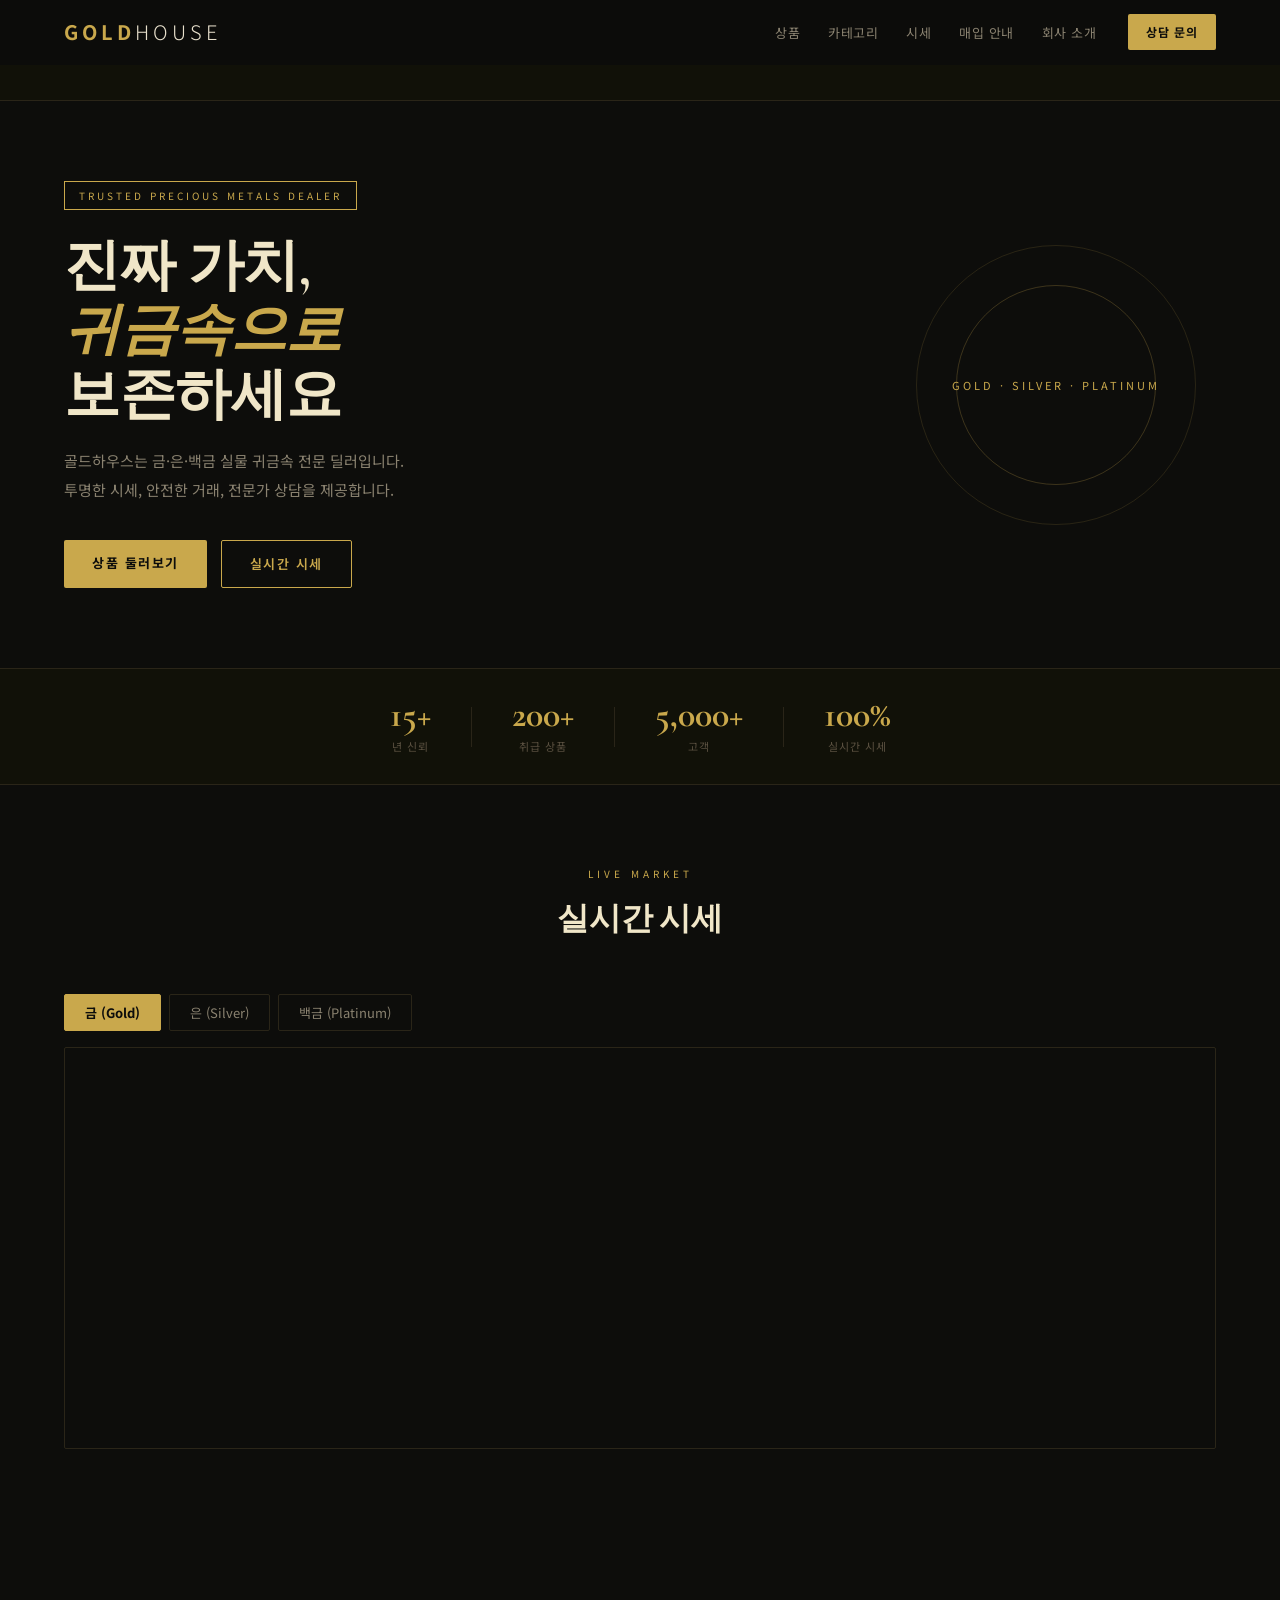
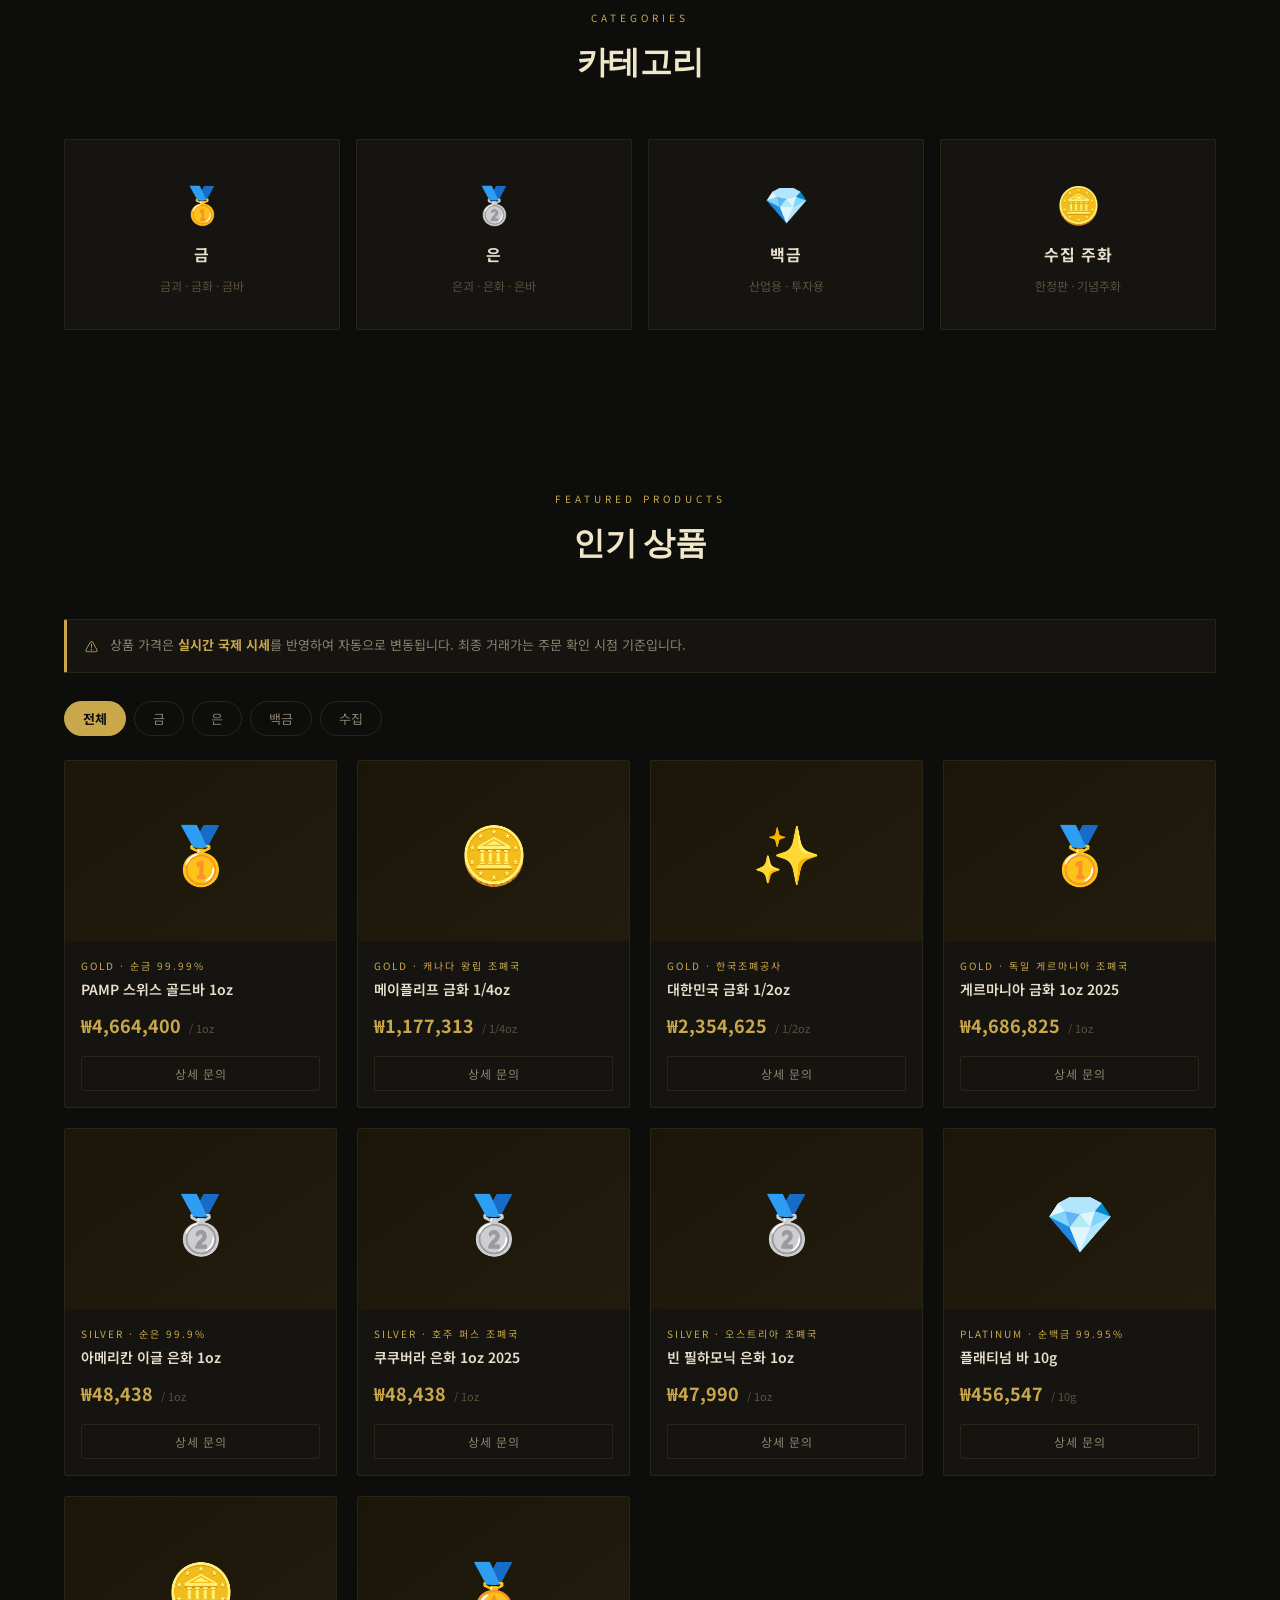
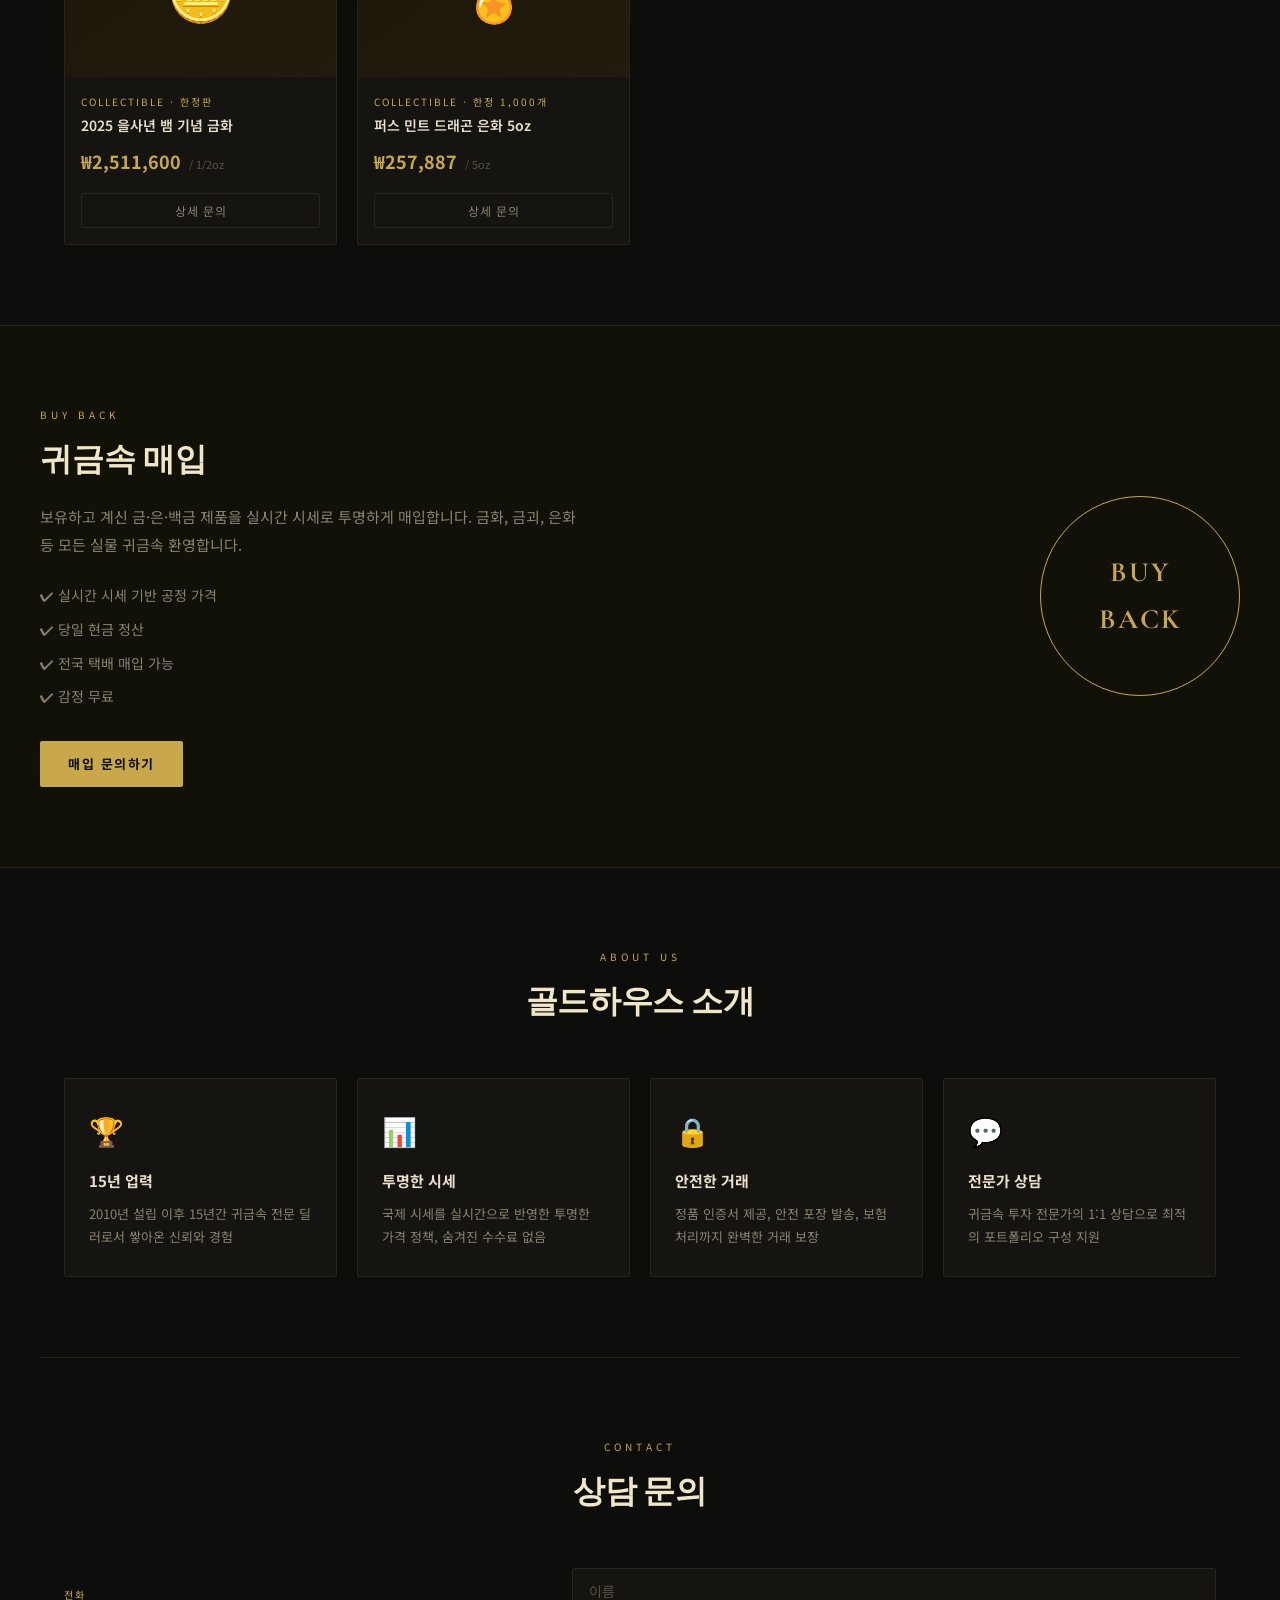
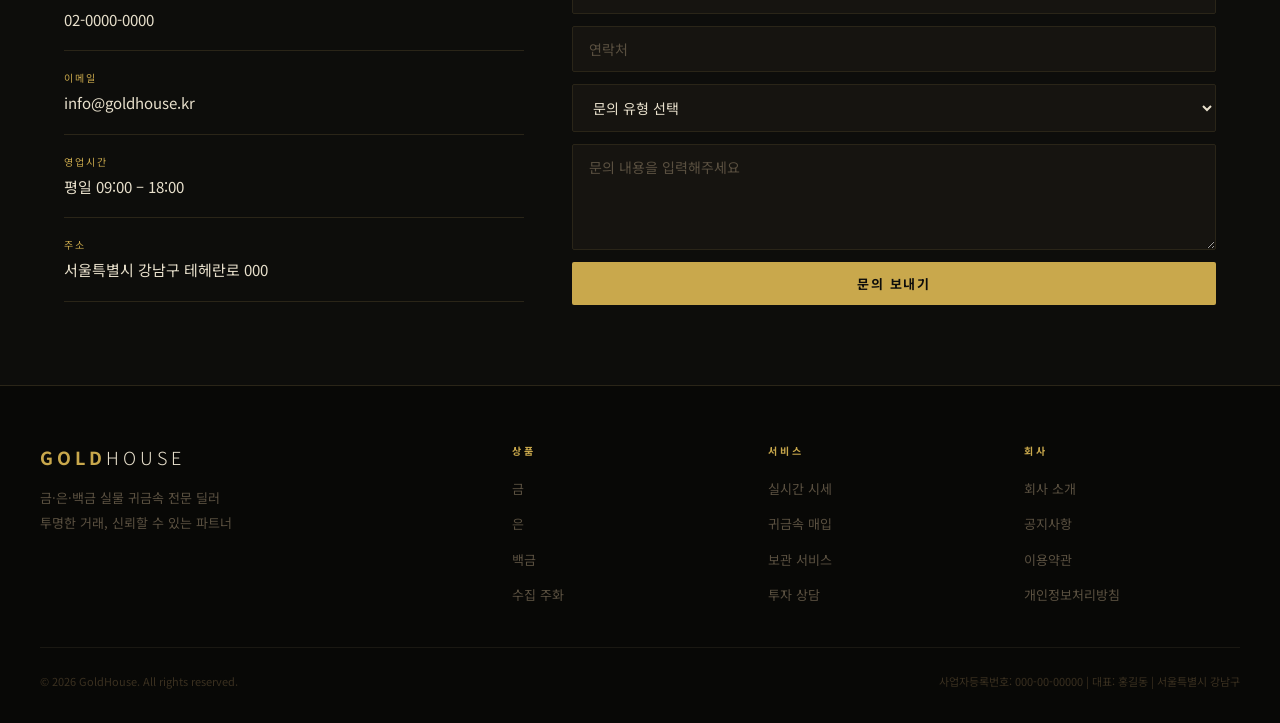
==== index.html @ f7bda74d "Add files via upload" ====
<!DOCTYPE html>
<html lang="ko">
<head>
  <meta charset="UTF-8" />
  <meta name="viewport" content="width=device-width, initial-scale=1.0" />
  <title>GoldHouse | 귀금속 전문 딜러</title>
  <link rel="preconnect" href="https://fonts.googleapis.com" />
  <link rel="preconnect" href="https://fonts.gstatic.com" crossorigin />
  <link href="https://fonts.googleapis.com/css2?family=Noto+Sans+KR:wght@300;400;500;700&family=Cormorant+Garamond:ital,wght@0,400;0,600;0,700;1,400&display=swap" rel="stylesheet" />
  <link rel="stylesheet" href="style.css" />
</head>
<body>

  <!-- HEADER / NAV -->
  <header class="header" id="header">
    <div class="header-inner">
      <div class="logo">GOLD<span>HOUSE</span></div>

      <button class="hamburger" id="hamburger" aria-label="메뉴 열기">
        <span></span><span></span><span></span>
      </button>

      <nav class="nav" id="nav">
        <ul>
          <li><a href="#products">상품</a></li>
          <li><a href="#categories">카테고리</a></li>
          <li><a href="#prices">시세</a></li>
          <li><a href="#buyback">매입 안내</a></li>
          <li><a href="#about">회사 소개</a></li>
        </ul>
        <a href="#contact" class="btn-nav">상담 문의</a>
      </nav>
    </div>
  </header>

  <!-- MOBILE NAV OVERLAY -->
  <div class="nav-overlay" id="navOverlay"></div>

  <!-- TICKER -->
  <div class="ticker-wrap">
    <div class="ticker-track" id="tickerTrack">
      <span class="tick-loading">시세 불러오는 중...</span>
    </div>
  </div>

  <!-- HERO -->
  <section class="hero">
    <div class="hero-content">
      <div class="hero-badge">TRUSTED PRECIOUS METALS DEALER</div>
      <h1 class="hero-title">진짜 가치,<br><em>귀금속으로</em><br>보존하세요</h1>
      <p class="hero-desc">골드하우스는 금·은·백금 실물 귀금속 전문 딜러입니다.<br>투명한 시세, 안전한 거래, 전문가 상담을 제공합니다.</p>
      <div class="hero-btns">
        <a href="#products" class="btn-gold">상품 둘러보기</a>
        <a href="#prices" class="btn-outline">실시간 시세</a>
      </div>
    </div>
    <div class="hero-deco" aria-hidden="true">
      <div class="deco-circle c1"></div>
      <div class="deco-circle c2"></div>
      <div class="deco-text">GOLD · SILVER · PLATINUM</div>
    </div>
  </section>

  <!-- STATS -->
  <div class="stats-bar">
    <div class="stats-inner">
      <div class="stat"><span class="stat-num">15+</span><span class="stat-label">년 신뢰</span></div>
      <div class="stat-divider"></div>
      <div class="stat"><span class="stat-num">200+</span><span class="stat-label">취급 상품</span></div>
      <div class="stat-divider"></div>
      <div class="stat"><span class="stat-num">5,000+</span><span class="stat-label">고객</span></div>
      <div class="stat-divider"></div>
      <div class="stat"><span class="stat-num">100%</span><span class="stat-label">실시간 시세</span></div>
    </div>
  </div>

  <!-- TRADINGVIEW CHART -->
  <section class="section" id="prices">
    <div class="section-title">
      <span class="eyebrow">LIVE MARKET</span>
      <h2>실시간 시세</h2>
    </div>
    <div class="chart-tabs">
      <button class="chart-tab active" data-symbol="XAUUSD">금 (Gold)</button>
      <button class="chart-tab" data-symbol="XAGUSD">은 (Silver)</button>
      <button class="chart-tab" data-symbol="XPTUSD">백금 (Platinum)</button>
    </div>
    <div class="chart-wrap" id="chartWrap">
      <!-- TradingView Widget -->
      <div class="tradingview-widget-container" style="height:400px;">
        <div id="tradingview_chart"></div>
        <script type="text/javascript" src="https://s3.tradingview.com/tv.js"></script>
        <script type="text/javascript" id="tvScript">
          var tvWidget = null;
          function loadChart(symbol) {
            var container = document.getElementById('tradingview_chart');
            container.innerHTML = '';
            if (typeof TradingView !== 'undefined') {
              tvWidget = new TradingView.widget({
                autosize: true,
                symbol: symbol,
                interval: "D",
                timezone: "Asia/Seoul",
                theme: "dark",
                style: "1",
                locale: "kr",
                toolbar_bg: "#0d0d0d",
                enable_publishing: false,
                hide_top_toolbar: false,
                hide_legend: false,
                save_image: false,
                container_id: "tradingview_chart",
                backgroundColor: "#0d0d0d",
                gridColor: "#1a1810",
                studies: []
              });
            }
          }
          document.addEventListener('DOMContentLoaded', function() {
            setTimeout(function() { loadChart('XAUUSD'); }, 500);
          });
        </script>
      </div>
    </div>
  </section>

  <!-- CATEGORIES -->
  <section class="section" id="categories">
    <div class="section-title">
      <span class="eyebrow">CATEGORIES</span>
      <h2>카테고리</h2>
    </div>
    <div class="cat-grid">
      <a href="#products" class="cat-card" data-filter="gold">
        <span class="cat-icon">🥇</span>
        <span class="cat-name">금</span>
        <span class="cat-sub">금괴 · 금화 · 금바</span>
      </a>
      <a href="#products" class="cat-card" data-filter="silver">
        <span class="cat-icon">🥈</span>
        <span class="cat-name">은</span>
        <span class="cat-sub">은괴 · 은화 · 은바</span>
      </a>
      <a href="#products" class="cat-card" data-filter="platinum">
        <span class="cat-icon">💎</span>
        <span class="cat-name">백금</span>
        <span class="cat-sub">산업용 · 투자용</span>
      </a>
      <a href="#products" class="cat-card" data-filter="collectible">
        <span class="cat-icon">🪙</span>
        <span class="cat-name">수집 주화</span>
        <span class="cat-sub">한정판 · 기념주화</span>
      </a>
    </div>
  </section>

  <!-- PRODUCTS -->
  <section class="section" id="products">
    <div class="section-title">
      <span class="eyebrow">FEATURED PRODUCTS</span>
      <h2>인기 상품</h2>
    </div>

    <div class="notice">
      <span>⚠</span>
      <p>상품 가격은 <strong>실시간 국제 시세</strong>를 반영하여 자동으로 변동됩니다. 최종 거래가는 주문 확인 시점 기준입니다.</p>
    </div>

    <div class="filter-btns">
      <button class="filter-btn active" data-filter="all">전체</button>
      <button class="filter-btn" data-filter="gold">금</button>
      <button class="filter-btn" data-filter="silver">은</button>
      <button class="filter-btn" data-filter="platinum">백금</button>
      <button class="filter-btn" data-filter="collectible">수집</button>
    </div>

    <div class="product-grid" id="productGrid">
      <!-- JS로 렌더링 -->
    </div>
  </section>

  <!-- BUYBACK -->
  <section class="section buyback-section" id="buyback">
    <div class="buyback-inner">
      <div class="buyback-text">
        <span class="eyebrow">BUY BACK</span>
        <h2>귀금속 매입</h2>
        <p>보유하고 계신 금·은·백금 제품을 실시간 시세로 투명하게 매입합니다. 금화, 금괴, 은화 등 모든 실물 귀금속 환영합니다.</p>
        <ul class="buyback-list">
          <li>✔ 실시간 시세 기반 공정 가격</li>
          <li>✔ 당일 현금 정산</li>
          <li>✔ 전국 택배 매입 가능</li>
          <li>✔ 감정 무료</li>
        </ul>
        <a href="#contact" class="btn-gold">매입 문의하기</a>
      </div>
      <div class="buyback-deco" aria-hidden="true">
        <div class="buyback-circle">
          <span>BUY<br>BACK</span>
        </div>
      </div>
    </div>
  </section>

  <!-- ABOUT -->
  <section class="section" id="about">
    <div class="section-title">
      <span class="eyebrow">ABOUT US</span>
      <h2>골드하우스 소개</h2>
    </div>
    <div class="about-grid">
      <div class="about-card">
        <span class="about-icon">🏆</span>
        <h3>15년 업력</h3>
        <p>2010년 설립 이후 15년간 귀금속 전문 딜러로서 쌓아온 신뢰와 경험</p>
      </div>
      <div class="about-card">
        <span class="about-icon">📊</span>
        <h3>투명한 시세</h3>
        <p>국제 시세를 실시간으로 반영한 투명한 가격 정책, 숨겨진 수수료 없음</p>
      </div>
      <div class="about-card">
        <span class="about-icon">🔒</span>
        <h3>안전한 거래</h3>
        <p>정품 인증서 제공, 안전 포장 발송, 보험 처리까지 완벽한 거래 보장</p>
      </div>
      <div class="about-card">
        <span class="about-icon">💬</span>
        <h3>전문가 상담</h3>
        <p>귀금속 투자 전문가의 1:1 상담으로 최적의 포트폴리오 구성 지원</p>
      </div>
    </div>
  </section>

  <!-- CONTACT -->
  <section class="section contact-section" id="contact">
    <div class="section-title">
      <span class="eyebrow">CONTACT</span>
      <h2>상담 문의</h2>
    </div>
    <div class="contact-grid">
      <div class="contact-info">
        <div class="contact-item">
          <span class="contact-label">전화</span>
          <span class="contact-val">02-0000-0000</span>
        </div>
        <div class="contact-item">
          <span class="contact-label">이메일</span>
          <span class="contact-val">info@goldhouse.kr</span>
        </div>
        <div class="contact-item">
          <span class="contact-label">영업시간</span>
          <span class="contact-val">평일 09:00 – 18:00</span>
        </div>
        <div class="contact-item">
          <span class="contact-label">주소</span>
          <span class="contact-val">서울특별시 강남구 테헤란로 000</span>
        </div>
      </div>
      <form class="contact-form" id="contactForm">
        <input type="text" placeholder="이름" required />
        <input type="tel" placeholder="연락처" required />
        <select>
          <option value="">문의 유형 선택</option>
          <option>구매 문의</option>
          <option>매입 문의</option>
          <option>투자 상담</option>
          <option>기타</option>
        </select>
        <textarea placeholder="문의 내용을 입력해주세요" rows="4"></textarea>
        <button type="submit" class="btn-gold">문의 보내기</button>
      </form>
    </div>
  </section>

  <!-- FOOTER -->
  <footer class="footer">
    <div class="footer-inner">
      <div class="footer-grid">
        <div class="footer-brand">
          <div class="logo">GOLD<span>HOUSE</span></div>
          <p>금·은·백금 실물 귀금속 전문 딜러<br>투명한 거래, 신뢰할 수 있는 파트너</p>
        </div>
        <div class="footer-col">
          <h4>상품</h4>
          <ul>
            <li><a href="#">금</a></li>
            <li><a href="#">은</a></li>
            <li><a href="#">백금</a></li>
            <li><a href="#">수집 주화</a></li>
          </ul>
        </div>
        <div class="footer-col">
          <h4>서비스</h4>
          <ul>
            <li><a href="#">실시간 시세</a></li>
            <li><a href="#">귀금속 매입</a></li>
            <li><a href="#">보관 서비스</a></li>
            <li><a href="#">투자 상담</a></li>
          </ul>
        </div>
        <div class="footer-col">
          <h4>회사</h4>
          <ul>
            <li><a href="#">회사 소개</a></li>
            <li><a href="#">공지사항</a></li>
            <li><a href="#">이용약관</a></li>
            <li><a href="#">개인정보처리방침</a></li>
          </ul>
        </div>
      </div>
      <div class="footer-bottom">
        <p>© 2026 GoldHouse. All rights reserved.</p>
        <p>사업자등록번호: 000-00-00000 | 대표: 홍길동 | 서울특별시 강남구</p>
      </div>
    </div>
  </footer>

  <script src="script.js"></script>
</body>
</html>
---- style.css ----
/* ===== RESET & BASE ===== */
*, *::before, *::after { margin: 0; padding: 0; box-sizing: border-box; }

:root {
  --gold: #c9a84c;
  --gold-light: #e0c06a;
  --gold-dark: #a07830;
  --bg: #0d0d0b;
  --bg2: #111108;
  --bg3: #161410;
  --border: #2a2518;
  --text: #e8e0cc;
  --text-muted: #8a8270;
  --text-dim: #5a5040;
  --up: #6abf69;
  --dn: #e05454;
  --font-display: 'Cormorant Garamond', Georgia, serif;
  --font-body: 'Noto Sans KR', sans-serif;
  --radius: 2px;
  --transition: 0.2s ease;
}

html { scroll-behavior: smooth; }

body {
  font-family: var(--font-body);
  background: var(--bg);
  color: var(--text);
  font-size: 15px;
  line-height: 1.7;
  overflow-x: hidden;
}

a { color: inherit; text-decoration: none; }
img { max-width: 100%; display: block; }
button { cursor: pointer; font-family: var(--font-body); }

/* ===== SCROLLBAR ===== */
::-webkit-scrollbar { width: 6px; }
::-webkit-scrollbar-track { background: var(--bg); }
::-webkit-scrollbar-thumb { background: var(--border); border-radius: 3px; }

/* ===== BUTTONS ===== */
.btn-gold {
  display: inline-block;
  background: var(--gold);
  color: #0d0d0b;
  padding: 12px 28px;
  font-size: 13px;
  font-weight: 700;
  letter-spacing: 1.5px;
  border: none;
  border-radius: var(--radius);
  transition: background var(--transition);
  text-transform: uppercase;
}
.btn-gold:hover { background: var(--gold-light); }

.btn-outline {
  display: inline-block;
  background: transparent;
  color: var(--gold);
  padding: 12px 28px;
  font-size: 13px;
  font-weight: 600;
  letter-spacing: 1.5px;
  border: 1px solid var(--gold);
  border-radius: var(--radius);
  transition: background var(--transition), color var(--transition);
  text-transform: uppercase;
}
.btn-outline:hover { background: var(--gold); color: #0d0d0b; }

/* ===== HEADER ===== */
.header {
  position: sticky;
  top: 0;
  z-index: 200;
  background: rgba(13,13,11,0.96);
  backdrop-filter: blur(8px);
  border-bottom: 1px solid var(--border);
}
.header-inner {
  max-width: 1200px;
  margin: 0 auto;
  padding: 0 24px;
  height: 64px;
  display: flex;
  align-items: center;
  justify-content: space-between;
  gap: 24px;
}

.logo {
  font-family: var(--font-body);
  font-size: 20px;
  font-weight: 700;
  letter-spacing: 4px;
  color: var(--gold);
  flex-shrink: 0;
}
.logo span { color: var(--text); font-weight: 300; }

.nav { display: flex; align-items: center; gap: 32px; }
.nav ul { display: flex; list-style: none; gap: 28px; }
.nav ul a {
  font-size: 13px;
  letter-spacing: 0.5px;
  color: var(--text-muted);
  transition: color var(--transition);
}
.nav ul a:hover { color: var(--gold); }
.btn-nav {
  background: var(--gold);
  color: #0d0d0b;
  padding: 8px 18px;
  font-size: 12px;
  font-weight: 700;
  letter-spacing: 1px;
  border: none;
  border-radius: var(--radius);
  white-space: nowrap;
  transition: background var(--transition);
  text-transform: uppercase;
}
.btn-nav:hover { background: var(--gold-light); }

/* HAMBURGER */
.hamburger {
  display: none;
  flex-direction: column;
  gap: 5px;
  background: none;
  border: none;
  padding: 4px;
  z-index: 300;
}
.hamburger span {
  display: block;
  width: 24px;
  height: 2px;
  background: var(--text);
  transition: transform 0.3s, opacity 0.3s;
}
.hamburger.open span:nth-child(1) { transform: translateY(7px) rotate(45deg); }
.hamburger.open span:nth-child(2) { opacity: 0; }
.hamburger.open span:nth-child(3) { transform: translateY(-7px) rotate(-45deg); }

.nav-overlay {
  display: none;
  position: fixed;
  inset: 0;
  background: rgba(0,0,0,0.6);
  z-index: 150;
}
.nav-overlay.show { display: block; }

/* ===== TICKER ===== */
.ticker-wrap {
  background: var(--bg2);
  border-bottom: 1px solid var(--border);
  overflow: hidden;
  height: 36px;
  display: flex;
  align-items: center;
}
.ticker-track {
  display: flex;
  gap: 48px;
  white-space: nowrap;
  animation: tickerScroll 30s linear infinite;
  padding-left: 100%;
}
@keyframes tickerScroll {
  0% { transform: translateX(0); }
  100% { transform: translateX(-100%); }
}
.ticker-track:hover { animation-play-state: paused; }
.tick-loading { font-size: 12px; color: var(--text-muted); padding-left: 24px; }

.tick-item {
  display: inline-flex;
  align-items: center;
  gap: 8px;
  font-size: 12px;
  color: var(--text-muted);
}
.tick-item .name { color: var(--gold); font-weight: 600; letter-spacing: 1px; }
.tick-item .price { color: var(--text); }
.tick-item .up { color: var(--up); }
.tick-item .dn { color: var(--dn); }
.tick-sep { color: var(--border); }

/* ===== HERO ===== */
.hero {
  min-height: 560px;
  padding: 80px 24px;
  max-width: 1200px;
  margin: 0 auto;
  display: flex;
  align-items: center;
  justify-content: space-between;
  gap: 48px;
  position: relative;
}
.hero-badge {
  display: inline-block;
  border: 1px solid var(--gold);
  color: var(--gold);
  font-size: 10px;
  letter-spacing: 3px;
  padding: 5px 14px;
  margin-bottom: 24px;
  text-transform: uppercase;
}
.hero-title {
  font-family: var(--font-display);
  font-size: clamp(36px, 5vw, 56px);
  font-weight: 700;
  line-height: 1.15;
  color: #f0e6c8;
  margin-bottom: 20px;
  letter-spacing: -0.5px;
}
.hero-title em { color: var(--gold); font-style: italic; }
.hero-desc {
  font-size: 15px;
  color: var(--text-muted);
  line-height: 1.9;
  margin-bottom: 36px;
  max-width: 440px;
}
.hero-btns { display: flex; gap: 14px; flex-wrap: wrap; }

.hero-deco {
  flex-shrink: 0;
  position: relative;
  width: 320px;
  height: 320px;
}
.deco-circle {
  position: absolute;
  border-radius: 50%;
  border: 1px solid var(--border);
}
.deco-circle.c1 { width: 280px; height: 280px; top: 20px; left: 20px; border-color: rgba(201,168,76,0.15); }
.deco-circle.c2 { width: 200px; height: 200px; top: 60px; left: 60px; border-color: rgba(201,168,76,0.25); animation: rotateSlow 20s linear infinite; }
.deco-text {
  position: absolute;
  top: 50%;
  left: 50%;
  transform: translate(-50%, -50%);
  font-size: 11px;
  letter-spacing: 3px;
  color: var(--gold);
  white-space: nowrap;
}
@keyframes rotateSlow { to { transform: rotate(360deg); } }

/* ===== STATS ===== */
.stats-bar {
  background: var(--bg2);
  border-top: 1px solid var(--border);
  border-bottom: 1px solid var(--border);
  padding: 28px 24px;
}
.stats-inner {
  max-width: 1200px;
  margin: 0 auto;
  display: flex;
  align-items: center;
  justify-content: center;
  gap: 0;
  flex-wrap: wrap;
}
.stat {
  display: flex;
  flex-direction: column;
  align-items: center;
  padding: 0 40px;
}
.stat-num {
  font-family: var(--font-display);
  font-size: 36px;
  font-weight: 700;
  color: var(--gold);
  line-height: 1;
}
.stat-label { font-size: 11px; color: var(--text-dim); letter-spacing: 1px; margin-top: 4px; }
.stat-divider { width: 1px; height: 40px; background: var(--border); }

/* ===== SECTIONS ===== */
.section {
  padding: 80px 24px;
  max-width: 1200px;
  margin: 0 auto;
}
.section-title { text-align: center; margin-bottom: 48px; }
.eyebrow {
  display: block;
  font-size: 10px;
  letter-spacing: 4px;
  color: var(--gold);
  margin-bottom: 10px;
  text-transform: uppercase;
}
.section-title h2 {
  font-family: var(--font-display);
  font-size: clamp(24px, 3vw, 32px);
  font-weight: 700;
  color: #f0e6c8;
  letter-spacing: -0.3px;
}

/* ===== CHART ===== */
.chart-tabs {
  display: flex;
  gap: 8px;
  margin-bottom: 16px;
  flex-wrap: wrap;
}
.chart-tab {
  background: transparent;
  border: 1px solid var(--border);
  color: var(--text-muted);
  padding: 8px 20px;
  font-size: 13px;
  border-radius: var(--radius);
  transition: all var(--transition);
}
.chart-tab:hover { border-color: var(--gold); color: var(--gold); }
.chart-tab.active { background: var(--gold); color: #0d0d0b; border-color: var(--gold); font-weight: 700; }
.chart-wrap { border: 1px solid var(--border); border-radius: var(--radius); overflow: hidden; }
#tradingview_chart { height: 400px; }

/* ===== CATEGORIES ===== */
.cat-grid {
  display: grid;
  grid-template-columns: repeat(auto-fit, minmax(200px, 1fr));
  gap: 16px;
}
.cat-card {
  border: 1px solid var(--border);
  padding: 32px 20px;
  text-align: center;
  background: var(--bg3);
  display: flex;
  flex-direction: column;
  align-items: center;
  gap: 8px;
  border-radius: var(--radius);
  transition: border-color var(--transition), background var(--transition);
}
.cat-card:hover { border-color: var(--gold); background: #1a1810; }
.cat-icon { font-size: 36px; }
.cat-name { font-size: 16px; font-weight: 700; color: var(--text); letter-spacing: 1px; }
.cat-sub { font-size: 12px; color: var(--text-dim); }

/* ===== NOTICE ===== */
.notice {
  display: flex;
  align-items: flex-start;
  gap: 12px;
  background: var(--bg3);
  border: 1px solid var(--border);
  border-left: 3px solid var(--gold);
  padding: 14px 18px;
  margin-bottom: 28px;
  border-radius: var(--radius);
  font-size: 13px;
  color: var(--text-muted);
}
.notice span { color: var(--gold); flex-shrink: 0; margin-top: 2px; }
.notice strong { color: var(--gold); }

/* ===== FILTER ===== */
.filter-btns {
  display: flex;
  gap: 8px;
  margin-bottom: 24px;
  flex-wrap: wrap;
}
.filter-btn {
  background: transparent;
  border: 1px solid var(--border);
  color: var(--text-muted);
  padding: 7px 18px;
  font-size: 13px;
  border-radius: 20px;
  transition: all var(--transition);
}
.filter-btn:hover { border-color: var(--gold); color: var(--gold); }
.filter-btn.active { background: var(--gold); color: #0d0d0b; border-color: var(--gold); font-weight: 700; }

/* ===== PRODUCTS ===== */
.product-grid {
  display: grid;
  grid-template-columns: repeat(auto-fill, minmax(230px, 1fr));
  gap: 20px;
}
.product-card {
  background: var(--bg3);
  border: 1px solid var(--border);
  border-radius: var(--radius);
  overflow: hidden;
  transition: border-color var(--transition), transform var(--transition);
  display: flex;
  flex-direction: column;
}
.product-card:hover { border-color: var(--gold); transform: translateY(-3px); }
.product-card.hidden { display: none; }
.product-img {
  width: 100%;
  height: 180px;
  background: linear-gradient(145deg, #1a1608, #221c0e);
  display: flex;
  align-items: center;
  justify-content: center;
  font-size: 56px;
}
.product-info { padding: 16px; flex: 1; display: flex; flex-direction: column; gap: 6px; }
.product-tag { font-size: 10px; letter-spacing: 2px; color: var(--gold); text-transform: uppercase; }
.product-name { font-size: 14px; font-weight: 600; color: var(--text); line-height: 1.4; flex: 1; }
.product-price { font-size: 18px; font-weight: 700; color: var(--gold); margin-top: 4px; }
.product-price small { font-size: 11px; color: var(--text-dim); font-weight: 400; margin-left: 3px; }
.product-price .loading { font-size: 13px; color: var(--text-dim); font-weight: 400; }
.product-btn {
  margin: 0 16px 16px;
  background: transparent;
  border: 1px solid var(--border);
  color: var(--text-muted);
  padding: 8px;
  font-size: 12px;
  letter-spacing: 1px;
  border-radius: var(--radius);
  transition: all var(--transition);
  text-transform: uppercase;
}
.product-btn:hover { border-color: var(--gold); color: var(--gold); }

/* ===== BUYBACK ===== */
.buyback-section {
  background: var(--bg2);
  border-top: 1px solid var(--border);
  border-bottom: 1px solid var(--border);
  max-width: 100%;
  padding: 80px 24px;
}
.buyback-inner {
  max-width: 1200px;
  margin: 0 auto;
  display: flex;
  align-items: center;
  justify-content: space-between;
  gap: 48px;
}
.buyback-text { max-width: 540px; }
.buyback-text .eyebrow { text-align: left; }
.buyback-text h2 {
  font-family: var(--font-display);
  font-size: clamp(24px, 3vw, 32px);
  font-weight: 700;
  color: #f0e6c8;
  margin-bottom: 16px;
}
.buyback-text p { color: var(--text-muted); line-height: 1.9; margin-bottom: 24px; }
.buyback-list { list-style: none; margin-bottom: 32px; display: flex; flex-direction: column; gap: 10px; }
.buyback-list li { font-size: 14px; color: var(--text-muted); }
.buyback-list li::before { color: var(--gold); margin-right: 4px; }
.buyback-deco { flex-shrink: 0; }
.buyback-circle {
  width: 200px;
  height: 200px;
  border-radius: 50%;
  border: 1px solid var(--gold);
  display: flex;
  align-items: center;
  justify-content: center;
  text-align: center;
  font-family: var(--font-display);
  font-size: 28px;
  font-weight: 700;
  color: var(--gold);
  letter-spacing: 2px;
  animation: rotateSlow 15s linear infinite;
}

/* ===== ABOUT ===== */
.about-grid {
  display: grid;
  grid-template-columns: repeat(auto-fit, minmax(220px, 1fr));
  gap: 20px;
}
.about-card {
  background: var(--bg3);
  border: 1px solid var(--border);
  border-radius: var(--radius);
  padding: 28px 24px;
  transition: border-color var(--transition);
}
.about-card:hover { border-color: var(--gold); }
.about-icon { font-size: 28px; display: block; margin-bottom: 14px; }
.about-card h3 { font-size: 15px; font-weight: 700; color: var(--text); margin-bottom: 8px; }
.about-card p { font-size: 13px; color: var(--text-muted); line-height: 1.8; }

/* ===== CONTACT ===== */
.contact-section { border-top: 1px solid var(--border); }
.contact-grid {
  display: grid;
  grid-template-columns: 1fr 1.4fr;
  gap: 48px;
  align-items: start;
}
.contact-item {
  display: flex;
  flex-direction: column;
  gap: 4px;
  padding: 18px 0;
  border-bottom: 1px solid var(--border);
}
.contact-label { font-size: 10px; letter-spacing: 2px; color: var(--gold); text-transform: uppercase; }
.contact-val { font-size: 15px; color: var(--text); }
.contact-form { display: flex; flex-direction: column; gap: 12px; }
.contact-form input,
.contact-form select,
.contact-form textarea {
  background: var(--bg3);
  border: 1px solid var(--border);
  border-radius: var(--radius);
  color: var(--text);
  padding: 12px 16px;
  font-size: 14px;
  font-family: var(--font-body);
  transition: border-color var(--transition);
  outline: none;
  width: 100%;
}
.contact-form input::placeholder,
.contact-form textarea::placeholder { color: var(--text-dim); }
.contact-form input:focus,
.contact-form select:focus,
.contact-form textarea:focus { border-color: var(--gold); }
.contact-form select option { background: var(--bg3); }
.contact-form textarea { resize: vertical; }

/* ===== FOOTER ===== */
.footer {
  background: #080806;
  border-top: 1px solid var(--border);
  padding: 56px 24px 32px;
}
.footer-inner { max-width: 1200px; margin: 0 auto; }
.footer-grid {
  display: grid;
  grid-template-columns: 2fr 1fr 1fr 1fr;
  gap: 40px;
  margin-bottom: 40px;
}
.footer-brand .logo { font-size: 18px; margin-bottom: 14px; display: block; }
.footer-brand p { font-size: 13px; color: var(--text-dim); line-height: 1.9; }
.footer-col h4 { font-size: 10px; letter-spacing: 3px; color: var(--gold); margin-bottom: 16px; text-transform: uppercase; }
.footer-col ul { list-style: none; display: flex; flex-direction: column; gap: 10px; }
.footer-col ul a { font-size: 13px; color: var(--text-dim); transition: color var(--transition); }
.footer-col ul a:hover { color: var(--gold); }
.footer-bottom {
  border-top: 1px solid #1a1812;
  padding-top: 24px;
  display: flex;
  justify-content: space-between;
  align-items: center;
  flex-wrap: wrap;
  gap: 8px;
}
.footer-bottom p { font-size: 11px; color: #3a3020; }

/* ===== RESPONSIVE ===== */
@media (max-width: 900px) {
  /* NAV */
  .hamburger { display: flex; }
  .nav {
    position: fixed;
    top: 0; right: -280px;
    width: 280px;
    height: 100vh;
    background: #0f0e0a;
    border-left: 1px solid var(--border);
    flex-direction: column;
    align-items: flex-start;
    justify-content: center;
    padding: 80px 32px 48px;
    gap: 0;
    transition: right 0.3s ease;
    z-index: 200;
  }
  .nav.open { right: 0; }
  .nav ul { flex-direction: column; gap: 0; width: 100%; }
  .nav ul li { border-bottom: 1px solid var(--border); }
  .nav ul a { display: block; padding: 16px 0; font-size: 15px; }
  .btn-nav { margin-top: 28px; width: 100%; text-align: center; padding: 13px; }

  /* HERO */
  .hero { flex-direction: column; padding: 60px 24px; text-align: center; min-height: auto; }
  .hero-deco { display: none; }
  .hero-desc { margin: 0 auto 36px; }
  .hero-btns { justify-content: center; }

  /* STATS */
  .stat { padding: 16px 20px; }
  .stat-divider { display: none; }
  .stats-inner { gap: 0; display: grid; grid-template-columns: 1fr 1fr; }

  /* FOOTER */
  .footer-grid { grid-template-columns: 1fr 1fr; }

  /* CONTACT */
  .contact-grid { grid-template-columns: 1fr; }

  /* BUYBACK */
  .buyback-inner { flex-direction: column; text-align: center; }
  .buyback-text .eyebrow { text-align: center; }
  .buyback-list { align-items: center; }
}

@media (max-width: 600px) {
  .section { padding: 56px 16px; }
  .hero { padding: 48px 16px; }
  .stats-bar { padding: 20px 16px; }
  .stats-inner { grid-template-columns: 1fr 1fr; gap: 12px; }
  .stat { padding: 12px; border: 1px solid var(--border); border-radius: var(--radius); }
  .stat-num { font-size: 28px; }

  .product-grid { grid-template-columns: repeat(auto-fill, minmax(160px, 1fr)); gap: 12px; }
  .product-img { height: 140px; font-size: 40px; }

  .cat-grid { grid-template-columns: 1fr 1fr; }

  .footer-grid { grid-template-columns: 1fr; gap: 28px; }
  .footer-bottom { flex-direction: column; align-items: flex-start; }

  .buyback-circle { width: 140px; height: 140px; font-size: 20px; }

  #tradingview_chart { height: 300px; }
}
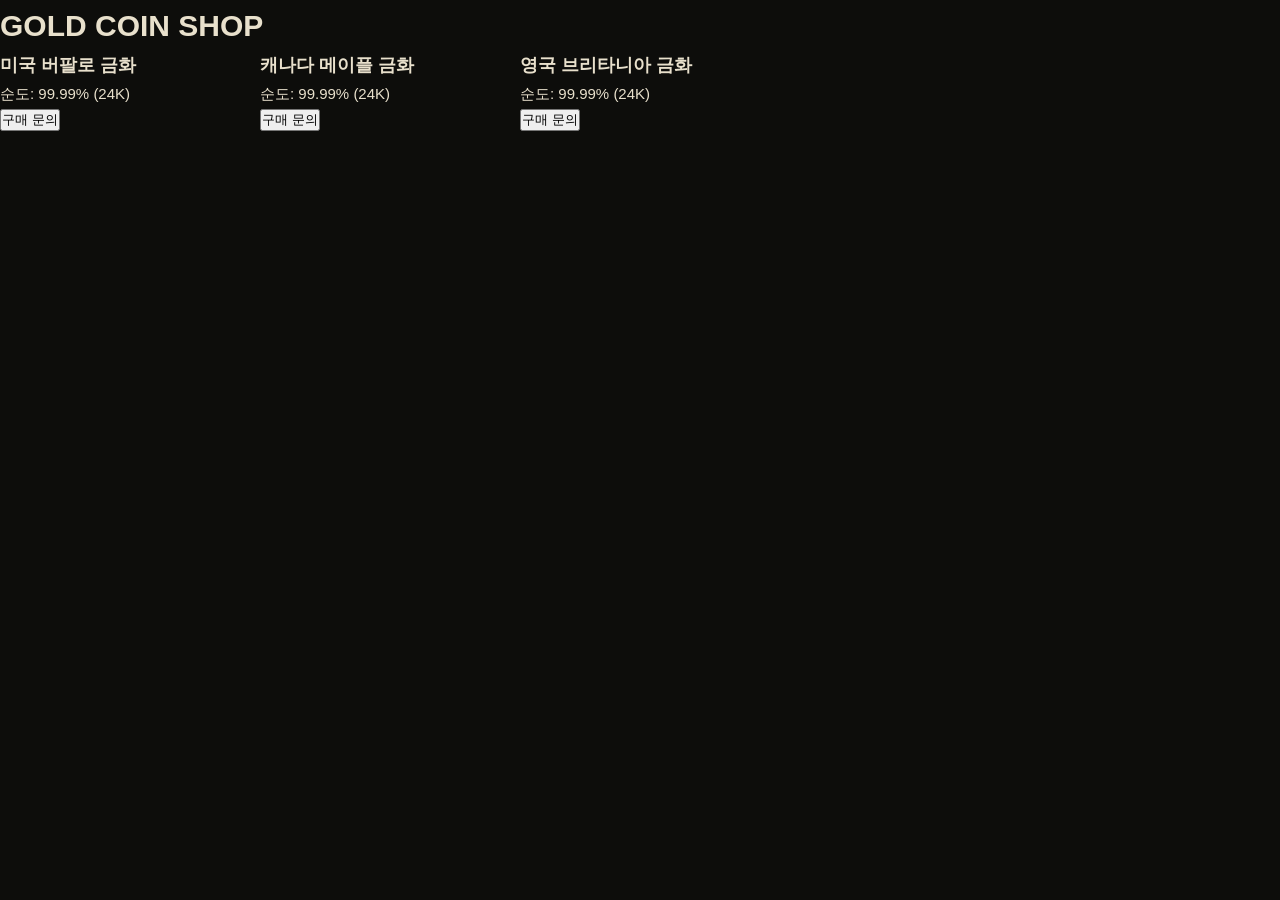
==== commit bb81d256: "Update index.html" ====
--- a/index.html
+++ b/index.html
@@ -1,321 +1,34 @@
 <!DOCTYPE html>
 <html lang="ko">
 <head>
-  <meta charset="UTF-8" />
-  <meta name="viewport" content="width=device-width, initial-scale=1.0" />
-  <title>GoldHouse | 귀금속 전문 딜러</title>
-  <link rel="preconnect" href="https://fonts.googleapis.com" />
-  <link rel="preconnect" href="https://fonts.gstatic.com" crossorigin />
-  <link href="https://fonts.googleapis.com/css2?family=Noto+Sans+KR:wght@300;400;500;700&family=Cormorant+Garamond:ital,wght@0,400;0,600;0,700;1,400&display=swap" rel="stylesheet" />
-  <link rel="stylesheet" href="style.css" />
+    <meta charset="UTF-8">
+    <meta name="viewport" content="width=device-width, initial-scale=1.0">
+    <title>Gold Coin Shop | 프리미엄 금화 판매</title>
+    <link rel="stylesheet" href="style.css">
 </head>
 <body>
-
-  <!-- HEADER / NAV -->
-  <header class="header" id="header">
-    <div class="header-inner">
-      <div class="logo">GOLD<span>HOUSE</span></div>
-
-      <button class="hamburger" id="hamburger" aria-label="메뉴 열기">
-        <span></span><span></span><span></span>
-      </button>
-
-      <nav class="nav" id="nav">
-        <ul>
-          <li><a href="#products">상품</a></li>
-          <li><a href="#categories">카테고리</a></li>
-          <li><a href="#prices">시세</a></li>
-          <li><a href="#buyback">매입 안내</a></li>
-          <li><a href="#about">회사 소개</a></li>
-        </ul>
-        <a href="#contact" class="btn-nav">상담 문의</a>
-      </nav>
-    </div>
-  </header>
-
-  <!-- MOBILE NAV OVERLAY -->
-  <div class="nav-overlay" id="navOverlay"></div>
-
-  <!-- TICKER -->
-  <div class="ticker-wrap">
-    <div class="ticker-track" id="tickerTrack">
-      <span class="tick-loading">시세 불러오는 중...</span>
-    </div>
-  </div>
-
-  <!-- HERO -->
-  <section class="hero">
-    <div class="hero-content">
-      <div class="hero-badge">TRUSTED PRECIOUS METALS DEALER</div>
-      <h1 class="hero-title">진짜 가치,<br><em>귀금속으로</em><br>보존하세요</h1>
-      <p class="hero-desc">골드하우스는 금·은·백금 실물 귀금속 전문 딜러입니다.<br>투명한 시세, 안전한 거래, 전문가 상담을 제공합니다.</p>
-      <div class="hero-btns">
-        <a href="#products" class="btn-gold">상품 둘러보기</a>
-        <a href="#prices" class="btn-outline">실시간 시세</a>
-      </div>
-    </div>
-    <div class="hero-deco" aria-hidden="true">
-      <div class="deco-circle c1"></div>
-      <div class="deco-circle c2"></div>
-      <div class="deco-text">GOLD · SILVER · PLATINUM</div>
-    </div>
-  </section>
-
-  <!-- STATS -->
-  <div class="stats-bar">
-    <div class="stats-inner">
-      <div class="stat"><span class="stat-num">15+</span><span class="stat-label">년 신뢰</span></div>
-      <div class="stat-divider"></div>
-      <div class="stat"><span class="stat-num">200+</span><span class="stat-label">취급 상품</span></div>
-      <div class="stat-divider"></div>
-      <div class="stat"><span class="stat-num">5,000+</span><span class="stat-label">고객</span></div>
-      <div class="stat-divider"></div>
-      <div class="stat"><span class="stat-num">100%</span><span class="stat-label">실시간 시세</span></div>
-    </div>
-  </div>
-
-  <!-- TRADINGVIEW CHART -->
-  <section class="section" id="prices">
-    <div class="section-title">
-      <span class="eyebrow">LIVE MARKET</span>
-      <h2>실시간 시세</h2>
-    </div>
-    <div class="chart-tabs">
-      <button class="chart-tab active" data-symbol="XAUUSD">금 (Gold)</button>
-      <button class="chart-tab" data-symbol="XAGUSD">은 (Silver)</button>
-      <button class="chart-tab" data-symbol="XPTUSD">백금 (Platinum)</button>
-    </div>
-    <div class="chart-wrap" id="chartWrap">
-      <!-- TradingView Widget -->
-      <div class="tradingview-widget-container" style="height:400px;">
-        <div id="tradingview_chart"></div>
-        <script type="text/javascript" src="https://s3.tradingview.com/tv.js"></script>
-        <script type="text/javascript" id="tvScript">
-          var tvWidget = null;
-          function loadChart(symbol) {
-            var container = document.getElementById('tradingview_chart');
-            container.innerHTML = '';
-            if (typeof TradingView !== 'undefined') {
-              tvWidget = new TradingView.widget({
-                autosize: true,
-                symbol: symbol,
-                interval: "D",
-                timezone: "Asia/Seoul",
-                theme: "dark",
-                style: "1",
-                locale: "kr",
-                toolbar_bg: "#0d0d0d",
-                enable_publishing: false,
-                hide_top_toolbar: false,
-                hide_legend: false,
-                save_image: false,
-                container_id: "tradingview_chart",
-                backgroundColor: "#0d0d0d",
-                gridColor: "#1a1810",
-                studies: []
-              });
-            }
-          }
-          document.addEventListener('DOMContentLoaded', function() {
-            setTimeout(function() { loadChart('XAUUSD'); }, 500);
-          });
-        </script>
-      </div>
-    </div>
-  </section>
-
-  <!-- CATEGORIES -->
-  <section class="section" id="categories">
-    <div class="section-title">
-      <span class="eyebrow">CATEGORIES</span>
-      <h2>카테고리</h2>
-    </div>
-    <div class="cat-grid">
-      <a href="#products" class="cat-card" data-filter="gold">
-        <span class="cat-icon">🥇</span>
-        <span class="cat-name">금</span>
-        <span class="cat-sub">금괴 · 금화 · 금바</span>
-      </a>
-      <a href="#products" class="cat-card" data-filter="silver">
-        <span class="cat-icon">🥈</span>
-        <span class="cat-name">은</span>
-        <span class="cat-sub">은괴 · 은화 · 은바</span>
-      </a>
-      <a href="#products" class="cat-card" data-filter="platinum">
-        <span class="cat-icon">💎</span>
-        <span class="cat-name">백금</span>
-        <span class="cat-sub">산업용 · 투자용</span>
-      </a>
-      <a href="#products" class="cat-card" data-filter="collectible">
-        <span class="cat-icon">🪙</span>
-        <span class="cat-name">수집 주화</span>
-        <span class="cat-sub">한정판 · 기념주화</span>
-      </a>
-    </div>
-  </section>
-
-  <!-- PRODUCTS -->
-  <section class="section" id="products">
-    <div class="section-title">
-      <span class="eyebrow">FEATURED PRODUCTS</span>
-      <h2>인기 상품</h2>
-    </div>
-
-    <div class="notice">
-      <span>⚠</span>
-      <p>상품 가격은 <strong>실시간 국제 시세</strong>를 반영하여 자동으로 변동됩니다. 최종 거래가는 주문 확인 시점 기준입니다.</p>
-    </div>
-
-    <div class="filter-btns">
-      <button class="filter-btn active" data-filter="all">전체</button>
-      <button class="filter-btn" data-filter="gold">금</button>
-      <button class="filter-btn" data-filter="silver">은</button>
-      <button class="filter-btn" data-filter="platinum">백금</button>
-      <button class="filter-btn" data-filter="collectible">수집</button>
-    </div>
-
-    <div class="product-grid" id="productGrid">
-      <!-- JS로 렌더링 -->
-    </div>
-  </section>
-
-  <!-- BUYBACK -->
-  <section class="section buyback-section" id="buyback">
-    <div class="buyback-inner">
-      <div class="buyback-text">
-        <span class="eyebrow">BUY BACK</span>
-        <h2>귀금속 매입</h2>
-        <p>보유하고 계신 금·은·백금 제품을 실시간 시세로 투명하게 매입합니다. 금화, 금괴, 은화 등 모든 실물 귀금속 환영합니다.</p>
-        <ul class="buyback-list">
-          <li>✔ 실시간 시세 기반 공정 가격</li>
-          <li>✔ 당일 현금 정산</li>
-          <li>✔ 전국 택배 매입 가능</li>
-          <li>✔ 감정 무료</li>
-        </ul>
-        <a href="#contact" class="btn-gold">매입 문의하기</a>
-      </div>
-      <div class="buyback-deco" aria-hidden="true">
-        <div class="buyback-circle">
-          <span>BUY<br>BACK</span>
-        </div>
-      </div>
-    </div>
-  </section>
-
-  <!-- ABOUT -->
-  <section class="section" id="about">
-    <div class="section-title">
-      <span class="eyebrow">ABOUT US</span>
-      <h2>골드하우스 소개</h2>
-    </div>
-    <div class="about-grid">
-      <div class="about-card">
-        <span class="about-icon">🏆</span>
-        <h3>15년 업력</h3>
-        <p>2010년 설립 이후 15년간 귀금속 전문 딜러로서 쌓아온 신뢰와 경험</p>
-      </div>
-      <div class="about-card">
-        <span class="about-icon">📊</span>
-        <h3>투명한 시세</h3>
-        <p>국제 시세를 실시간으로 반영한 투명한 가격 정책, 숨겨진 수수료 없음</p>
-      </div>
-      <div class="about-card">
-        <span class="about-icon">🔒</span>
-        <h3>안전한 거래</h3>
-        <p>정품 인증서 제공, 안전 포장 발송, 보험 처리까지 완벽한 거래 보장</p>
-      </div>
-      <div class="about-card">
-        <span class="about-icon">💬</span>
-        <h3>전문가 상담</h3>
-        <p>귀금속 투자 전문가의 1:1 상담으로 최적의 포트폴리오 구성 지원</p>
-      </div>
-    </div>
-  </section>
-
-  <!-- CONTACT -->
-  <section class="section contact-section" id="contact">
-    <div class="section-title">
-      <span class="eyebrow">CONTACT</span>
-      <h2>상담 문의</h2>
-    </div>
-    <div class="contact-grid">
-      <div class="contact-info">
-        <div class="contact-item">
-          <span class="contact-label">전화</span>
-          <span class="contact-val">02-0000-0000</span>
-        </div>
-        <div class="contact-item">
-          <span class="contact-label">이메일</span>
-          <span class="contact-val">info@goldhouse.kr</span>
-        </div>
-        <div class="contact-item">
-          <span class="contact-label">영업시간</span>
-          <span class="contact-val">평일 09:00 – 18:00</span>
-        </div>
-        <div class="contact-item">
-          <span class="contact-label">주소</span>
-          <span class="contact-val">서울특별시 강남구 테헤란로 000</span>
-        </div>
-      </div>
-      <form class="contact-form" id="contactForm">
-        <input type="text" placeholder="이름" required />
-        <input type="tel" placeholder="연락처" required />
-        <select>
-          <option value="">문의 유형 선택</option>
-          <option>구매 문의</option>
-          <option>매입 문의</option>
-          <option>투자 상담</option>
-          <option>기타</option>
-        </select>
-        <textarea placeholder="문의 내용을 입력해주세요" rows="4"></textarea>
-        <button type="submit" class="btn-gold">문의 보내기</button>
-      </form>
-    </div>
-  </section>
-
-  <!-- FOOTER -->
-  <footer class="footer">
-    <div class="footer-inner">
-      <div class="footer-grid">
-        <div class="footer-brand">
-          <div class="logo">GOLD<span>HOUSE</span></div>
-          <p>금·은·백금 실물 귀금속 전문 딜러<br>투명한 거래, 신뢰할 수 있는 파트너</p>
-        </div>
-        <div class="footer-col">
-          <h4>상품</h4>
-          <ul>
-            <li><a href="#">금</a></li>
-            <li><a href="#">은</a></li>
-            <li><a href="#">백금</a></li>
-            <li><a href="#">수집 주화</a></li>
-          </ul>
-        </div>
-        <div class="footer-col">
-          <h4>서비스</h4>
-          <ul>
-            <li><a href="#">실시간 시세</a></li>
-            <li><a href="#">귀금속 매입</a></li>
-            <li><a href="#">보관 서비스</a></li>
-            <li><a href="#">투자 상담</a></li>
-          </ul>
-        </div>
-        <div class="footer-col">
-          <h4>회사</h4>
-          <ul>
-            <li><a href="#">회사 소개</a></li>
-            <li><a href="#">공지사항</a></li>
-            <li><a href="#">이용약관</a></li>
-            <li><a href="#">개인정보처리방침</a></li>
-          </ul>
-        </div>
-      </div>
-      <div class="footer-bottom">
-        <p>© 2026 GoldHouse. All rights reserved.</p>
-        <p>사업자등록번호: 000-00-00000 | 대표: 홍길동 | 서울특별시 강남구</p>
-      </div>
-    </div>
-  </footer>
-
-  <script src="script.js"></script>
+    <header>
+        <h1>GOLD COIN SHOP</h1>
+    </header>
+    
+    <main>
+        <section class="product-grid">
+            <div class="card">
+                <h3>미국 버팔로 금화</h3>
+                <p>순도: 99.99% (24K)</p>
+                <button onclick="alert('카카오톡 상담으로 연결합니다.')">구매 문의</button>
+            </div>
+            <div class="card">
+                <h3>캐나다 메이플 금화</h3>
+                <p>순도: 99.99% (24K)</p>
+                <button onclick="alert('카카오톡 상담으로 연결합니다.')">구매 문의</button>
+            </div>
+            <div class="card">
+                <h3>영국 브리타니아 금화</h3>
+                <p>순도: 99.99% (24K)</p>
+                <button onclick="alert('카카오톡 상담으로 연결합니다.')">구매 문의</button>
+            </div>
+        </section>
+    </main>
 </body>
 </html>
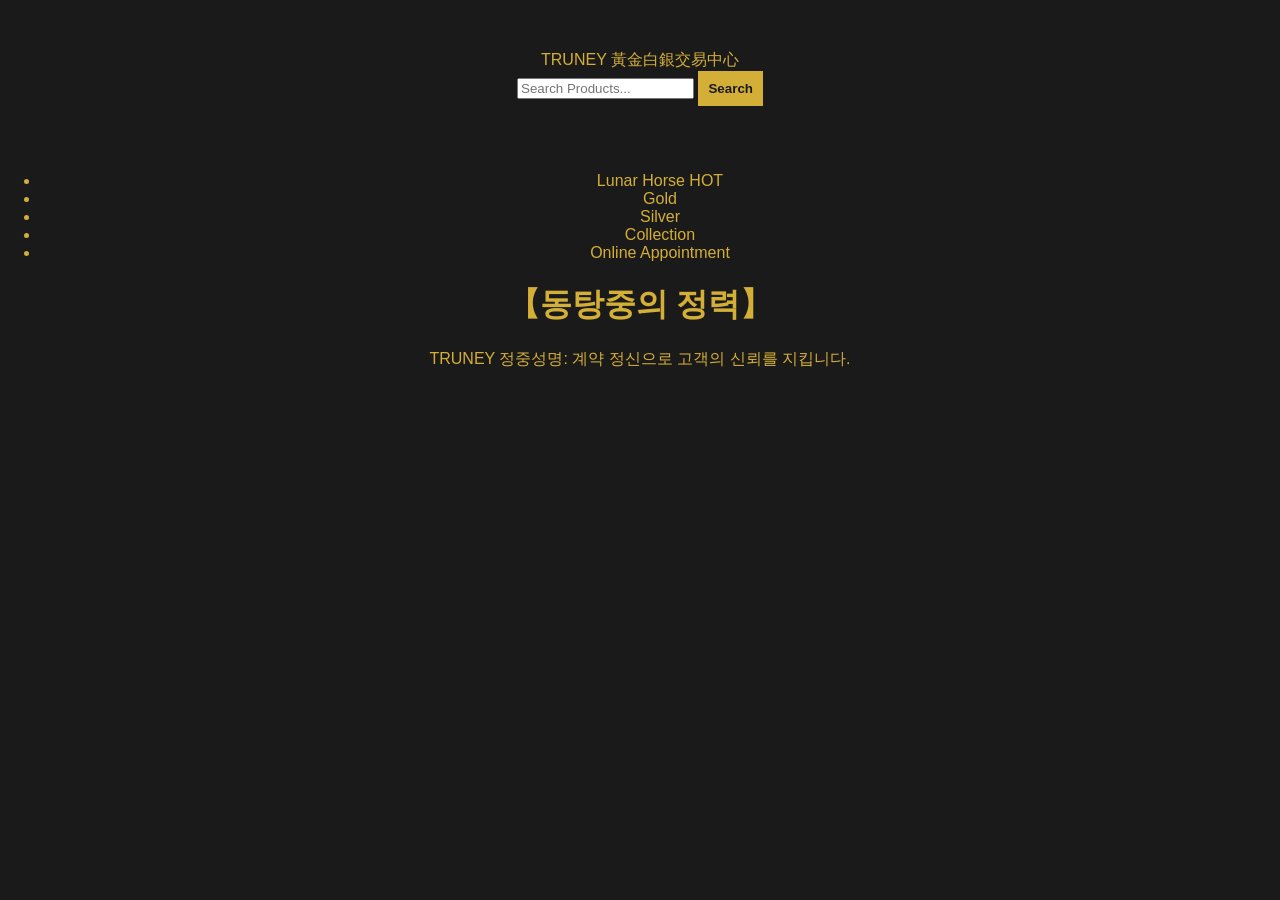
==== commit d41b201a: "Update index.html" ====
--- a/index.html
+++ b/index.html
@@ -3,32 +3,35 @@
 <head>
     <meta charset="UTF-8">
     <meta name="viewport" content="width=device-width, initial-scale=1.0">
-    <title>Gold Coin Shop | 프리미엄 금화 판매</title>
+    <title>금화 거래소 - TRUNEY 스타일</title>
     <link rel="stylesheet" href="style.css">
 </head>
 <body>
     <header>
-        <h1>GOLD COIN SHOP</h1>
+        <div class="logo">TRUNEY 黃金白銀交易中心</div>
+        <div class="search-container">
+            <input type="text" placeholder="Search Products...">
+            <button>Search</button>
+        </div>
     </header>
-    
-    <main>
-        <section class="product-grid">
-            <div class="card">
-                <h3>미국 버팔로 금화</h3>
-                <p>순도: 99.99% (24K)</p>
-                <button onclick="alert('카카오톡 상담으로 연결합니다.')">구매 문의</button>
-            </div>
-            <div class="card">
-                <h3>캐나다 메이플 금화</h3>
-                <p>순도: 99.99% (24K)</p>
-                <button onclick="alert('카카오톡 상담으로 연결합니다.')">구매 문의</button>
-            </div>
-            <div class="card">
-                <h3>영국 브리타니아 금화</h3>
-                <p>순도: 99.99% (24K)</p>
-                <button onclick="alert('카카오톡 상담으로 연결합니다.')">구매 문의</button>
-            </div>
-        </section>
+
+    <nav>
+        <ul>
+            <li>Lunar Horse <span class="hot">HOT</span></li>
+            <li>Gold</li>
+            <li>Silver</li>
+            <li>Collection</li>
+            <li>Online Appointment</li>
+        </ul>
+    </nav>
+
+    <main class="hero">
+        <div class="hero-content">
+            <h1>【동탕중의 정력】</h1>
+            <p>TRUNEY 정중성명: 계약 정신으로 고객의 신뢰를 지킵니다.</p>
+        </div>
     </main>
+
+    <script src="script.js"></script>
 </body>
 </html>
--- a/style.css
+++ b/style.css
@@ -1,643 +1,32 @@
-/* ===== RESET & BASE ===== */
-*, *::before, *::after { margin: 0; padding: 0; box-sizing: border-box; }
-
-:root {
-  --gold: #c9a84c;
-  --gold-light: #e0c06a;
-  --gold-dark: #a07830;
-  --bg: #0d0d0b;
-  --bg2: #111108;
-  --bg3: #161410;
-  --border: #2a2518;
-  --text: #e8e0cc;
-  --text-muted: #8a8270;
-  --text-dim: #5a5040;
-  --up: #6abf69;
-  --dn: #e05454;
-  --font-display: 'Cormorant Garamond', Georgia, serif;
-  --font-body: 'Noto Sans KR', sans-serif;
-  --radius: 2px;
-  --transition: 0.2s ease;
+body {
+    background-color: #1a1a1a;
+    color: #d4af37; /* 금색 포인트 */
+    font-family: sans-serif;
+    text-align: center;
+    margin: 0;
 }
 
-html { scroll-behavior: smooth; }
+header { padding: 50px; }
 
-body {
-  font-family: var(--font-body);
-  background: var(--bg);
-  color: var(--text);
-  font-size: 15px;
-  line-height: 1.7;
-  overflow-x: hidden;
+.product-grid {
+    display: flex;
+    justify-content: center;
+    gap: 20px;
+    padding: 20px;
 }
 
-a { color: inherit; text-decoration: none; }
-img { max-width: 100%; display: block; }
-button { cursor: pointer; font-family: var(--font-body); }
-
-/* ===== SCROLLBAR ===== */
-::-webkit-scrollbar { width: 6px; }
-::-webkit-scrollbar-track { background: var(--bg); }
-::-webkit-scrollbar-thumb { background: var(--border); border-radius: 3px; }
-
-/* ===== BUTTONS ===== */
-.btn-gold {
-  display: inline-block;
-  background: var(--gold);
-  color: #0d0d0b;
-  padding: 12px 28px;
-  font-size: 13px;
-  font-weight: 700;
-  letter-spacing: 1.5px;
-  border: none;
-  border-radius: var(--radius);
-  transition: background var(--transition);
-  text-transform: uppercase;
-}
-.btn-gold:hover { background: var(--gold-light); }
-
-.btn-outline {
-  display: inline-block;
-  background: transparent;
-  color: var(--gold);
-  padding: 12px 28px;
-  font-size: 13px;
-  font-weight: 600;
-  letter-spacing: 1.5px;
-  border: 1px solid var(--gold);
-  border-radius: var(--radius);
-  transition: background var(--transition), color var(--transition);
-  text-transform: uppercase;
-}
-.btn-outline:hover { background: var(--gold); color: #0d0d0b; }
-
-/* ===== HEADER ===== */
-.header {
-  position: sticky;
-  top: 0;
-  z-index: 200;
-  background: rgba(13,13,11,0.96);
-  backdrop-filter: blur(8px);
-  border-bottom: 1px solid var(--border);
-}
-.header-inner {
-  max-width: 1200px;
-  margin: 0 auto;
-  padding: 0 24px;
-  height: 64px;
-  display: flex;
-  align-items: center;
-  justify-content: space-between;
-  gap: 24px;
+.card {
+    border: 1px solid #d4af37;
+    padding: 20px;
+    width: 200px;
+    border-radius: 10px;
 }
 
-.logo {
-  font-family: var(--font-body);
-  font-size: 20px;
-  font-weight: 700;
-  letter-spacing: 4px;
-  color: var(--gold);
-  flex-shrink: 0;
+button {
+    background-color: #d4af37;
+    color: #1a1a1a;
+    border: none;
+    padding: 10px;
+    cursor: pointer;
+    font-weight: bold;
 }
-.logo span { color: var(--text); font-weight: 300; }
-
-.nav { display: flex; align-items: center; gap: 32px; }
-.nav ul { display: flex; list-style: none; gap: 28px; }
-.nav ul a {
-  font-size: 13px;
-  letter-spacing: 0.5px;
-  color: var(--text-muted);
-  transition: color var(--transition);
-}
-.nav ul a:hover { color: var(--gold); }
-.btn-nav {
-  background: var(--gold);
-  color: #0d0d0b;
-  padding: 8px 18px;
-  font-size: 12px;
-  font-weight: 700;
-  letter-spacing: 1px;
-  border: none;
-  border-radius: var(--radius);
-  white-space: nowrap;
-  transition: background var(--transition);
-  text-transform: uppercase;
-}
-.btn-nav:hover { background: var(--gold-light); }
-
-/* HAMBURGER */
-.hamburger {
-  display: none;
-  flex-direction: column;
-  gap: 5px;
-  background: none;
-  border: none;
-  padding: 4px;
-  z-index: 300;
-}
-.hamburger span {
-  display: block;
-  width: 24px;
-  height: 2px;
-  background: var(--text);
-  transition: transform 0.3s, opacity 0.3s;
-}
-.hamburger.open span:nth-child(1) { transform: translateY(7px) rotate(45deg); }
-.hamburger.open span:nth-child(2) { opacity: 0; }
-.hamburger.open span:nth-child(3) { transform: translateY(-7px) rotate(-45deg); }
-
-.nav-overlay {
-  display: none;
-  position: fixed;
-  inset: 0;
-  background: rgba(0,0,0,0.6);
-  z-index: 150;
-}
-.nav-overlay.show { display: block; }
-
-/* ===== TICKER ===== */
-.ticker-wrap {
-  background: var(--bg2);
-  border-bottom: 1px solid var(--border);
-  overflow: hidden;
-  height: 36px;
-  display: flex;
-  align-items: center;
-}
-.ticker-track {
-  display: flex;
-  gap: 48px;
-  white-space: nowrap;
-  animation: tickerScroll 30s linear infinite;
-  padding-left: 100%;
-}
-@keyframes tickerScroll {
-  0% { transform: translateX(0); }
-  100% { transform: translateX(-100%); }
-}
-.ticker-track:hover { animation-play-state: paused; }
-.tick-loading { font-size: 12px; color: var(--text-muted); padding-left: 24px; }
-
-.tick-item {
-  display: inline-flex;
-  align-items: center;
-  gap: 8px;
-  font-size: 12px;
-  color: var(--text-muted);
-}
-.tick-item .name { color: var(--gold); font-weight: 600; letter-spacing: 1px; }
-.tick-item .price { color: var(--text); }
-.tick-item .up { color: var(--up); }
-.tick-item .dn { color: var(--dn); }
-.tick-sep { color: var(--border); }
-
-/* ===== HERO ===== */
-.hero {
-  min-height: 560px;
-  padding: 80px 24px;
-  max-width: 1200px;
-  margin: 0 auto;
-  display: flex;
-  align-items: center;
-  justify-content: space-between;
-  gap: 48px;
-  position: relative;
-}
-.hero-badge {
-  display: inline-block;
-  border: 1px solid var(--gold);
-  color: var(--gold);
-  font-size: 10px;
-  letter-spacing: 3px;
-  padding: 5px 14px;
-  margin-bottom: 24px;
-  text-transform: uppercase;
-}
-.hero-title {
-  font-family: var(--font-display);
-  font-size: clamp(36px, 5vw, 56px);
-  font-weight: 700;
-  line-height: 1.15;
-  color: #f0e6c8;
-  margin-bottom: 20px;
-  letter-spacing: -0.5px;
-}
-.hero-title em { color: var(--gold); font-style: italic; }
-.hero-desc {
-  font-size: 15px;
-  color: var(--text-muted);
-  line-height: 1.9;
-  margin-bottom: 36px;
-  max-width: 440px;
-}
-.hero-btns { display: flex; gap: 14px; flex-wrap: wrap; }
-
-.hero-deco {
-  flex-shrink: 0;
-  position: relative;
-  width: 320px;
-  height: 320px;
-}
-.deco-circle {
-  position: absolute;
-  border-radius: 50%;
-  border: 1px solid var(--border);
-}
-.deco-circle.c1 { width: 280px; height: 280px; top: 20px; left: 20px; border-color: rgba(201,168,76,0.15); }
-.deco-circle.c2 { width: 200px; height: 200px; top: 60px; left: 60px; border-color: rgba(201,168,76,0.25); animation: rotateSlow 20s linear infinite; }
-.deco-text {
-  position: absolute;
-  top: 50%;
-  left: 50%;
-  transform: translate(-50%, -50%);
-  font-size: 11px;
-  letter-spacing: 3px;
-  color: var(--gold);
-  white-space: nowrap;
-}
-@keyframes rotateSlow { to { transform: rotate(360deg); } }
-
-/* ===== STATS ===== */
-.stats-bar {
-  background: var(--bg2);
-  border-top: 1px solid var(--border);
-  border-bottom: 1px solid var(--border);
-  padding: 28px 24px;
-}
-.stats-inner {
-  max-width: 1200px;
-  margin: 0 auto;
-  display: flex;
-  align-items: center;
-  justify-content: center;
-  gap: 0;
-  flex-wrap: wrap;
-}
-.stat {
-  display: flex;
-  flex-direction: column;
-  align-items: center;
-  padding: 0 40px;
-}
-.stat-num {
-  font-family: var(--font-display);
-  font-size: 36px;
-  font-weight: 700;
-  color: var(--gold);
-  line-height: 1;
-}
-.stat-label { font-size: 11px; color: var(--text-dim); letter-spacing: 1px; margin-top: 4px; }
-.stat-divider { width: 1px; height: 40px; background: var(--border); }
-
-/* ===== SECTIONS ===== */
-.section {
-  padding: 80px 24px;
-  max-width: 1200px;
-  margin: 0 auto;
-}
-.section-title { text-align: center; margin-bottom: 48px; }
-.eyebrow {
-  display: block;
-  font-size: 10px;
-  letter-spacing: 4px;
-  color: var(--gold);
-  margin-bottom: 10px;
-  text-transform: uppercase;
-}
-.section-title h2 {
-  font-family: var(--font-display);
-  font-size: clamp(24px, 3vw, 32px);
-  font-weight: 700;
-  color: #f0e6c8;
-  letter-spacing: -0.3px;
-}
-
-/* ===== CHART ===== */
-.chart-tabs {
-  display: flex;
-  gap: 8px;
-  margin-bottom: 16px;
-  flex-wrap: wrap;
-}
-.chart-tab {
-  background: transparent;
-  border: 1px solid var(--border);
-  color: var(--text-muted);
-  padding: 8px 20px;
-  font-size: 13px;
-  border-radius: var(--radius);
-  transition: all var(--transition);
-}
-.chart-tab:hover { border-color: var(--gold); color: var(--gold); }
-.chart-tab.active { background: var(--gold); color: #0d0d0b; border-color: var(--gold); font-weight: 700; }
-.chart-wrap { border: 1px solid var(--border); border-radius: var(--radius); overflow: hidden; }
-#tradingview_chart { height: 400px; }
-
-/* ===== CATEGORIES ===== */
-.cat-grid {
-  display: grid;
-  grid-template-columns: repeat(auto-fit, minmax(200px, 1fr));
-  gap: 16px;
-}
-.cat-card {
-  border: 1px solid var(--border);
-  padding: 32px 20px;
-  text-align: center;
-  background: var(--bg3);
-  display: flex;
-  flex-direction: column;
-  align-items: center;
-  gap: 8px;
-  border-radius: var(--radius);
-  transition: border-color var(--transition), background var(--transition);
-}
-.cat-card:hover { border-color: var(--gold); background: #1a1810; }
-.cat-icon { font-size: 36px; }
-.cat-name { font-size: 16px; font-weight: 700; color: var(--text); letter-spacing: 1px; }
-.cat-sub { font-size: 12px; color: var(--text-dim); }
-
-/* ===== NOTICE ===== */
-.notice {
-  display: flex;
-  align-items: flex-start;
-  gap: 12px;
-  background: var(--bg3);
-  border: 1px solid var(--border);
-  border-left: 3px solid var(--gold);
-  padding: 14px 18px;
-  margin-bottom: 28px;
-  border-radius: var(--radius);
-  font-size: 13px;
-  color: var(--text-muted);
-}
-.notice span { color: var(--gold); flex-shrink: 0; margin-top: 2px; }
-.notice strong { color: var(--gold); }
-
-/* ===== FILTER ===== */
-.filter-btns {
-  display: flex;
-  gap: 8px;
-  margin-bottom: 24px;
-  flex-wrap: wrap;
-}
-.filter-btn {
-  background: transparent;
-  border: 1px solid var(--border);
-  color: var(--text-muted);
-  padding: 7px 18px;
-  font-size: 13px;
-  border-radius: 20px;
-  transition: all var(--transition);
-}
-.filter-btn:hover { border-color: var(--gold); color: var(--gold); }
-.filter-btn.active { background: var(--gold); color: #0d0d0b; border-color: var(--gold); font-weight: 700; }
-
-/* ===== PRODUCTS ===== */
-.product-grid {
-  display: grid;
-  grid-template-columns: repeat(auto-fill, minmax(230px, 1fr));
-  gap: 20px;
-}
-.product-card {
-  background: var(--bg3);
-  border: 1px solid var(--border);
-  border-radius: var(--radius);
-  overflow: hidden;
-  transition: border-color var(--transition), transform var(--transition);
-  display: flex;
-  flex-direction: column;
-}
-.product-card:hover { border-color: var(--gold); transform: translateY(-3px); }
-.product-card.hidden { display: none; }
-.product-img {
-  width: 100%;
-  height: 180px;
-  background: linear-gradient(145deg, #1a1608, #221c0e);
-  display: flex;
-  align-items: center;
-  justify-content: center;
-  font-size: 56px;
-}
-.product-info { padding: 16px; flex: 1; display: flex; flex-direction: column; gap: 6px; }
-.product-tag { font-size: 10px; letter-spacing: 2px; color: var(--gold); text-transform: uppercase; }
-.product-name { font-size: 14px; font-weight: 600; color: var(--text); line-height: 1.4; flex: 1; }
-.product-price { font-size: 18px; font-weight: 700; color: var(--gold); margin-top: 4px; }
-.product-price small { font-size: 11px; color: var(--text-dim); font-weight: 400; margin-left: 3px; }
-.product-price .loading { font-size: 13px; color: var(--text-dim); font-weight: 400; }
-.product-btn {
-  margin: 0 16px 16px;
-  background: transparent;
-  border: 1px solid var(--border);
-  color: var(--text-muted);
-  padding: 8px;
-  font-size: 12px;
-  letter-spacing: 1px;
-  border-radius: var(--radius);
-  transition: all var(--transition);
-  text-transform: uppercase;
-}
-.product-btn:hover { border-color: var(--gold); color: var(--gold); }
-
-/* ===== BUYBACK ===== */
-.buyback-section {
-  background: var(--bg2);
-  border-top: 1px solid var(--border);
-  border-bottom: 1px solid var(--border);
-  max-width: 100%;
-  padding: 80px 24px;
-}
-.buyback-inner {
-  max-width: 1200px;
-  margin: 0 auto;
-  display: flex;
-  align-items: center;
-  justify-content: space-between;
-  gap: 48px;
-}
-.buyback-text { max-width: 540px; }
-.buyback-text .eyebrow { text-align: left; }
-.buyback-text h2 {
-  font-family: var(--font-display);
-  font-size: clamp(24px, 3vw, 32px);
-  font-weight: 700;
-  color: #f0e6c8;
-  margin-bottom: 16px;
-}
-.buyback-text p { color: var(--text-muted); line-height: 1.9; margin-bottom: 24px; }
-.buyback-list { list-style: none; margin-bottom: 32px; display: flex; flex-direction: column; gap: 10px; }
-.buyback-list li { font-size: 14px; color: var(--text-muted); }
-.buyback-list li::before { color: var(--gold); margin-right: 4px; }
-.buyback-deco { flex-shrink: 0; }
-.buyback-circle {
-  width: 200px;
-  height: 200px;
-  border-radius: 50%;
-  border: 1px solid var(--gold);
-  display: flex;
-  align-items: center;
-  justify-content: center;
-  text-align: center;
-  font-family: var(--font-display);
-  font-size: 28px;
-  font-weight: 700;
-  color: var(--gold);
-  letter-spacing: 2px;
-  animation: rotateSlow 15s linear infinite;
-}
-
-/* ===== ABOUT ===== */
-.about-grid {
-  display: grid;
-  grid-template-columns: repeat(auto-fit, minmax(220px, 1fr));
-  gap: 20px;
-}
-.about-card {
-  background: var(--bg3);
-  border: 1px solid var(--border);
-  border-radius: var(--radius);
-  padding: 28px 24px;
-  transition: border-color var(--transition);
-}
-.about-card:hover { border-color: var(--gold); }
-.about-icon { font-size: 28px; display: block; margin-bottom: 14px; }
-.about-card h3 { font-size: 15px; font-weight: 700; color: var(--text); margin-bottom: 8px; }
-.about-card p { font-size: 13px; color: var(--text-muted); line-height: 1.8; }
-
-/* ===== CONTACT ===== */
-.contact-section { border-top: 1px solid var(--border); }
-.contact-grid {
-  display: grid;
-  grid-template-columns: 1fr 1.4fr;
-  gap: 48px;
-  align-items: start;
-}
-.contact-item {
-  display: flex;
-  flex-direction: column;
-  gap: 4px;
-  padding: 18px 0;
-  border-bottom: 1px solid var(--border);
-}
-.contact-label { font-size: 10px; letter-spacing: 2px; color: var(--gold); text-transform: uppercase; }
-.contact-val { font-size: 15px; color: var(--text); }
-.contact-form { display: flex; flex-direction: column; gap: 12px; }
-.contact-form input,
-.contact-form select,
-.contact-form textarea {
-  background: var(--bg3);
-  border: 1px solid var(--border);
-  border-radius: var(--radius);
-  color: var(--text);
-  padding: 12px 16px;
-  font-size: 14px;
-  font-family: var(--font-body);
-  transition: border-color var(--transition);
-  outline: none;
-  width: 100%;
-}
-.contact-form input::placeholder,
-.contact-form textarea::placeholder { color: var(--text-dim); }
-.contact-form input:focus,
-.contact-form select:focus,
-.contact-form textarea:focus { border-color: var(--gold); }
-.contact-form select option { background: var(--bg3); }
-.contact-form textarea { resize: vertical; }
-
-/* ===== FOOTER ===== */
-.footer {
-  background: #080806;
-  border-top: 1px solid var(--border);
-  padding: 56px 24px 32px;
-}
-.footer-inner { max-width: 1200px; margin: 0 auto; }
-.footer-grid {
-  display: grid;
-  grid-template-columns: 2fr 1fr 1fr 1fr;
-  gap: 40px;
-  margin-bottom: 40px;
-}
-.footer-brand .logo { font-size: 18px; margin-bottom: 14px; display: block; }
-.footer-brand p { font-size: 13px; color: var(--text-dim); line-height: 1.9; }
-.footer-col h4 { font-size: 10px; letter-spacing: 3px; color: var(--gold); margin-bottom: 16px; text-transform: uppercase; }
-.footer-col ul { list-style: none; display: flex; flex-direction: column; gap: 10px; }
-.footer-col ul a { font-size: 13px; color: var(--text-dim); transition: color var(--transition); }
-.footer-col ul a:hover { color: var(--gold); }
-.footer-bottom {
-  border-top: 1px solid #1a1812;
-  padding-top: 24px;
-  display: flex;
-  justify-content: space-between;
-  align-items: center;
-  flex-wrap: wrap;
-  gap: 8px;
-}
-.footer-bottom p { font-size: 11px; color: #3a3020; }
-
-/* ===== RESPONSIVE ===== */
-@media (max-width: 900px) {
-  /* NAV */
-  .hamburger { display: flex; }
-  .nav {
-    position: fixed;
-    top: 0; right: -280px;
-    width: 280px;
-    height: 100vh;
-    background: #0f0e0a;
-    border-left: 1px solid var(--border);
-    flex-direction: column;
-    align-items: flex-start;
-    justify-content: center;
-    padding: 80px 32px 48px;
-    gap: 0;
-    transition: right 0.3s ease;
-    z-index: 200;
-  }
-  .nav.open { right: 0; }
-  .nav ul { flex-direction: column; gap: 0; width: 100%; }
-  .nav ul li { border-bottom: 1px solid var(--border); }
-  .nav ul a { display: block; padding: 16px 0; font-size: 15px; }
-  .btn-nav { margin-top: 28px; width: 100%; text-align: center; padding: 13px; }
-
-  /* HERO */
-  .hero { flex-direction: column; padding: 60px 24px; text-align: center; min-height: auto; }
-  .hero-deco { display: none; }
-  .hero-desc { margin: 0 auto 36px; }
-  .hero-btns { justify-content: center; }
-
-  /* STATS */
-  .stat { padding: 16px 20px; }
-  .stat-divider { display: none; }
-  .stats-inner { gap: 0; display: grid; grid-template-columns: 1fr 1fr; }
-
-  /* FOOTER */
-  .footer-grid { grid-template-columns: 1fr 1fr; }
-
-  /* CONTACT */
-  .contact-grid { grid-template-columns: 1fr; }
-
-  /* BUYBACK */
-  .buyback-inner { flex-direction: column; text-align: center; }
-  .buyback-text .eyebrow { text-align: center; }
-  .buyback-list { align-items: center; }
-}
-
-@media (max-width: 600px) {
-  .section { padding: 56px 16px; }
-  .hero { padding: 48px 16px; }
-  .stats-bar { padding: 20px 16px; }
-  .stats-inner { grid-template-columns: 1fr 1fr; gap: 12px; }
-  .stat { padding: 12px; border: 1px solid var(--border); border-radius: var(--radius); }
-  .stat-num { font-size: 28px; }
-
-  .product-grid { grid-template-columns: repeat(auto-fill, minmax(160px, 1fr)); gap: 12px; }
-  .product-img { height: 140px; font-size: 40px; }
-
-  .cat-grid { grid-template-columns: 1fr 1fr; }
-
-  .footer-grid { grid-template-columns: 1fr; gap: 28px; }
-  .footer-bottom { flex-direction: column; align-items: flex-start; }
-
-  .buyback-circle { width: 140px; height: 140px; font-size: 20px; }
-
-  #tradingview_chart { height: 300px; }
-}
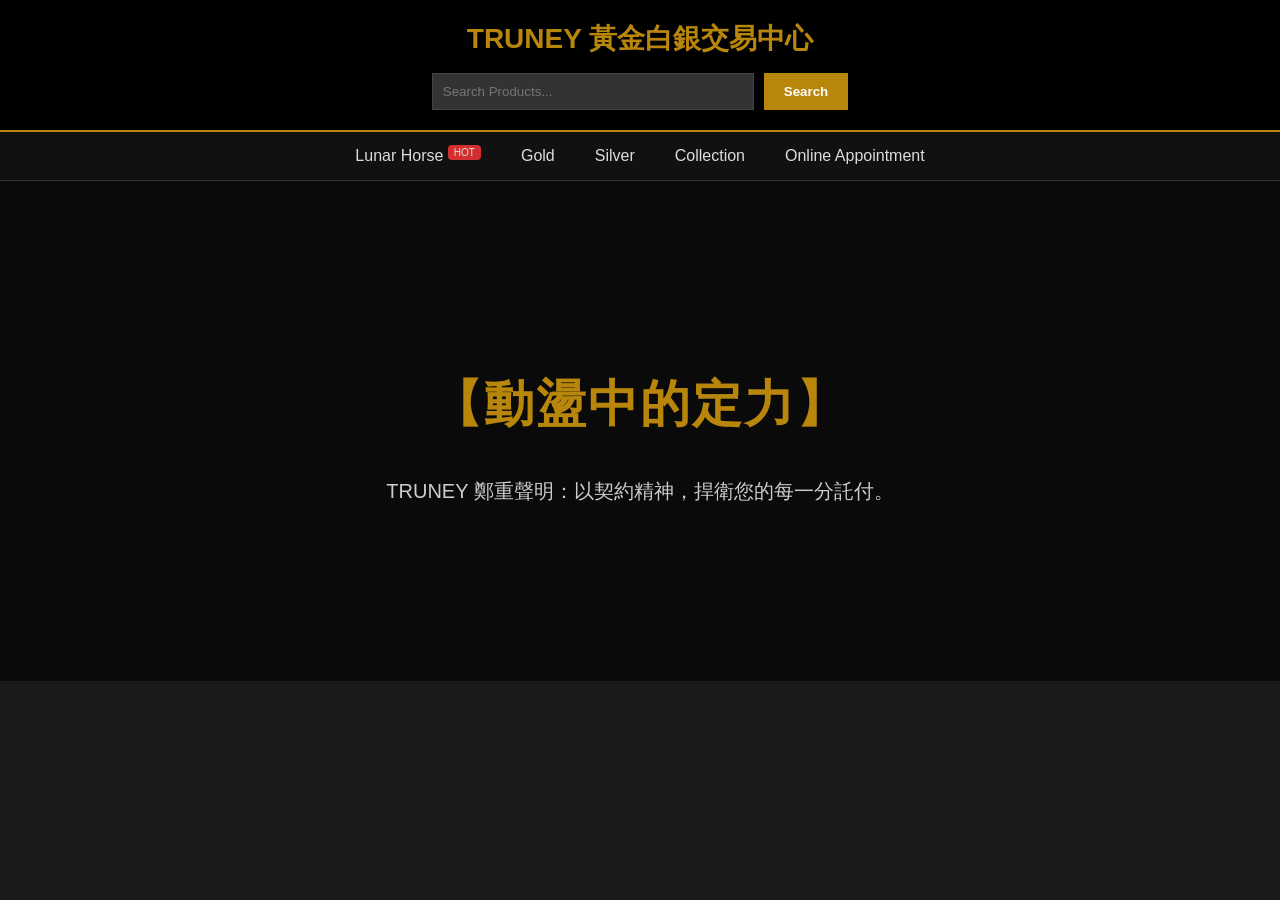
==== commit e0404ae3: "Update index.html" ====
--- a/index.html
+++ b/index.html
@@ -1,10 +1,31 @@
 <!DOCTYPE html>
-<html lang="ko">
+<html lang="zh-Hant">
 <head>
     <meta charset="UTF-8">
-    <meta name="viewport" content="width=device-width, initial-scale=1.0">
-    <title>금화 거래소 - TRUNEY 스타일</title>
-    <link rel="stylesheet" href="style.css">
+    <title>TRUNEY - 貴金屬交易中心</title>
+    <style>
+        /* 기본 스타일 */
+        body { margin: 0; font-family: 'Arial', sans-serif; background-color: #1a1a1a; color: #fff; }
+        
+        /* 헤더 섹션 */
+        header { background-color: #000; padding: 20px 0; border-bottom: 2px solid #b8860b; text-align: center; }
+        .logo { font-size: 28px; font-weight: bold; color: #b8860b; margin-bottom: 15px; }
+        .search-container { display: flex; justify-content: center; gap: 10px; }
+        .search-container input { padding: 10px; width: 300px; border: 1px solid #444; background: #333; color: white; }
+        .search-container button { padding: 10px 20px; background: #b8860b; border: none; color: white; cursor: pointer; font-weight: bold; }
+
+        /* 메뉴 섹션 */
+        nav { background: #111; padding: 15px 0; border-bottom: 1px solid #333; }
+        nav ul { display: flex; list-style: none; justify-content: center; gap: 40px; margin: 0; padding: 0; }
+        nav li { font-size: 16px; cursor: pointer; color: #ddd; transition: 0.3s; }
+        nav li:hover { color: #b8860b; }
+        .hot { background: #d32f2f; font-size: 10px; padding: 2px 6px; border-radius: 4px; vertical-align: top; }
+
+        /* 히어로 섹션 (원본과 유사한 어두운 느낌) */
+        .hero { height: 500px; display: flex; flex-direction: column; align-items: center; justify-content: center; background: linear-gradient(rgba(0,0,0,0.7), rgba(0,0,0,0.7)), #222; text-align: center; }
+        .hero h1 { font-size: 50px; color: #b8860b; margin-bottom: 20px; letter-spacing: 2px; }
+        .hero p { font-size: 20px; color: #ccc; max-width: 600px; }
+    </style>
 </head>
 <body>
     <header>
@@ -14,7 +35,6 @@
             <button>Search</button>
         </div>
     </header>
-
     <nav>
         <ul>
             <li>Lunar Horse <span class="hot">HOT</span></li>
@@ -24,14 +44,9 @@
             <li>Online Appointment</li>
         </ul>
     </nav>
-
     <main class="hero">
-        <div class="hero-content">
-            <h1>【동탕중의 정력】</h1>
-            <p>TRUNEY 정중성명: 계약 정신으로 고객의 신뢰를 지킵니다.</p>
-        </div>
+        <h1>【動盪中的定力】</h1>
+        <p>TRUNEY 鄭重聲明：以契約精神，捍衛您的每一分託付。</p>
     </main>
-
-    <script src="script.js"></script>
 </body>
 </html>
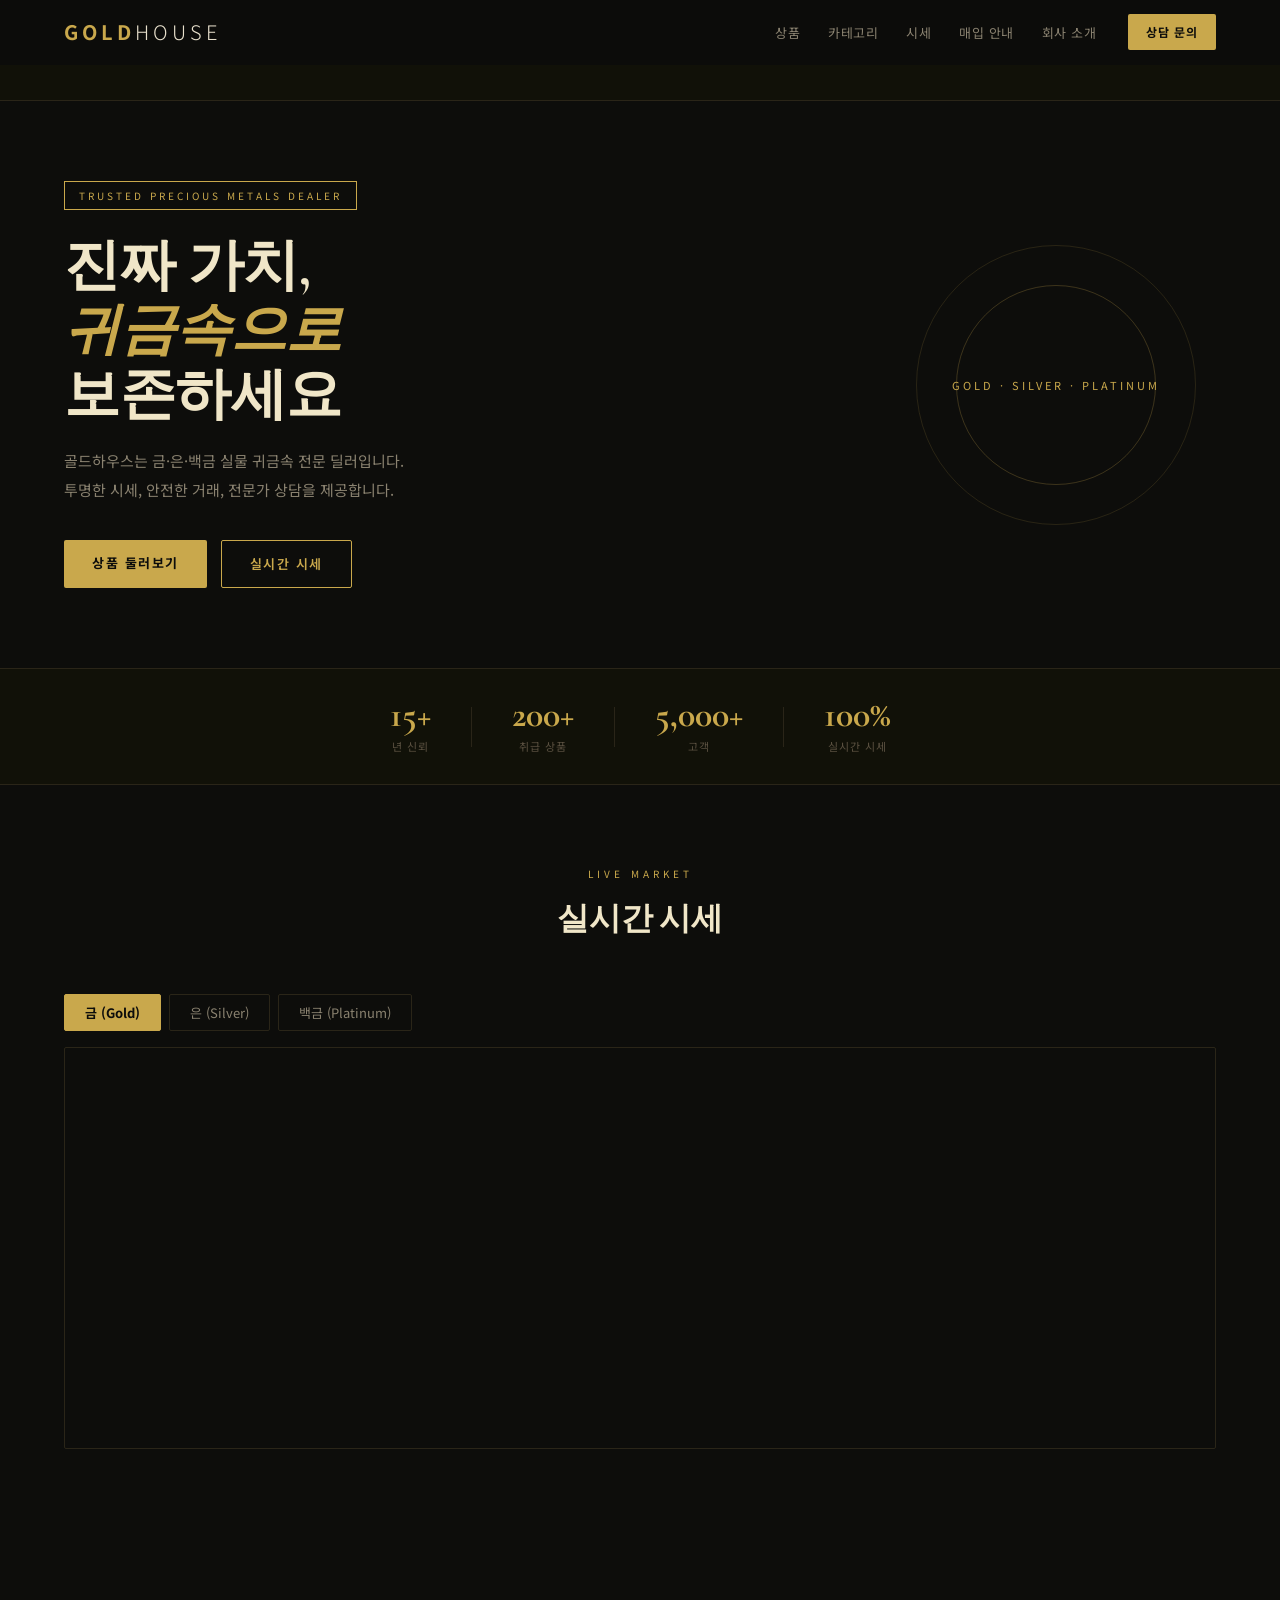
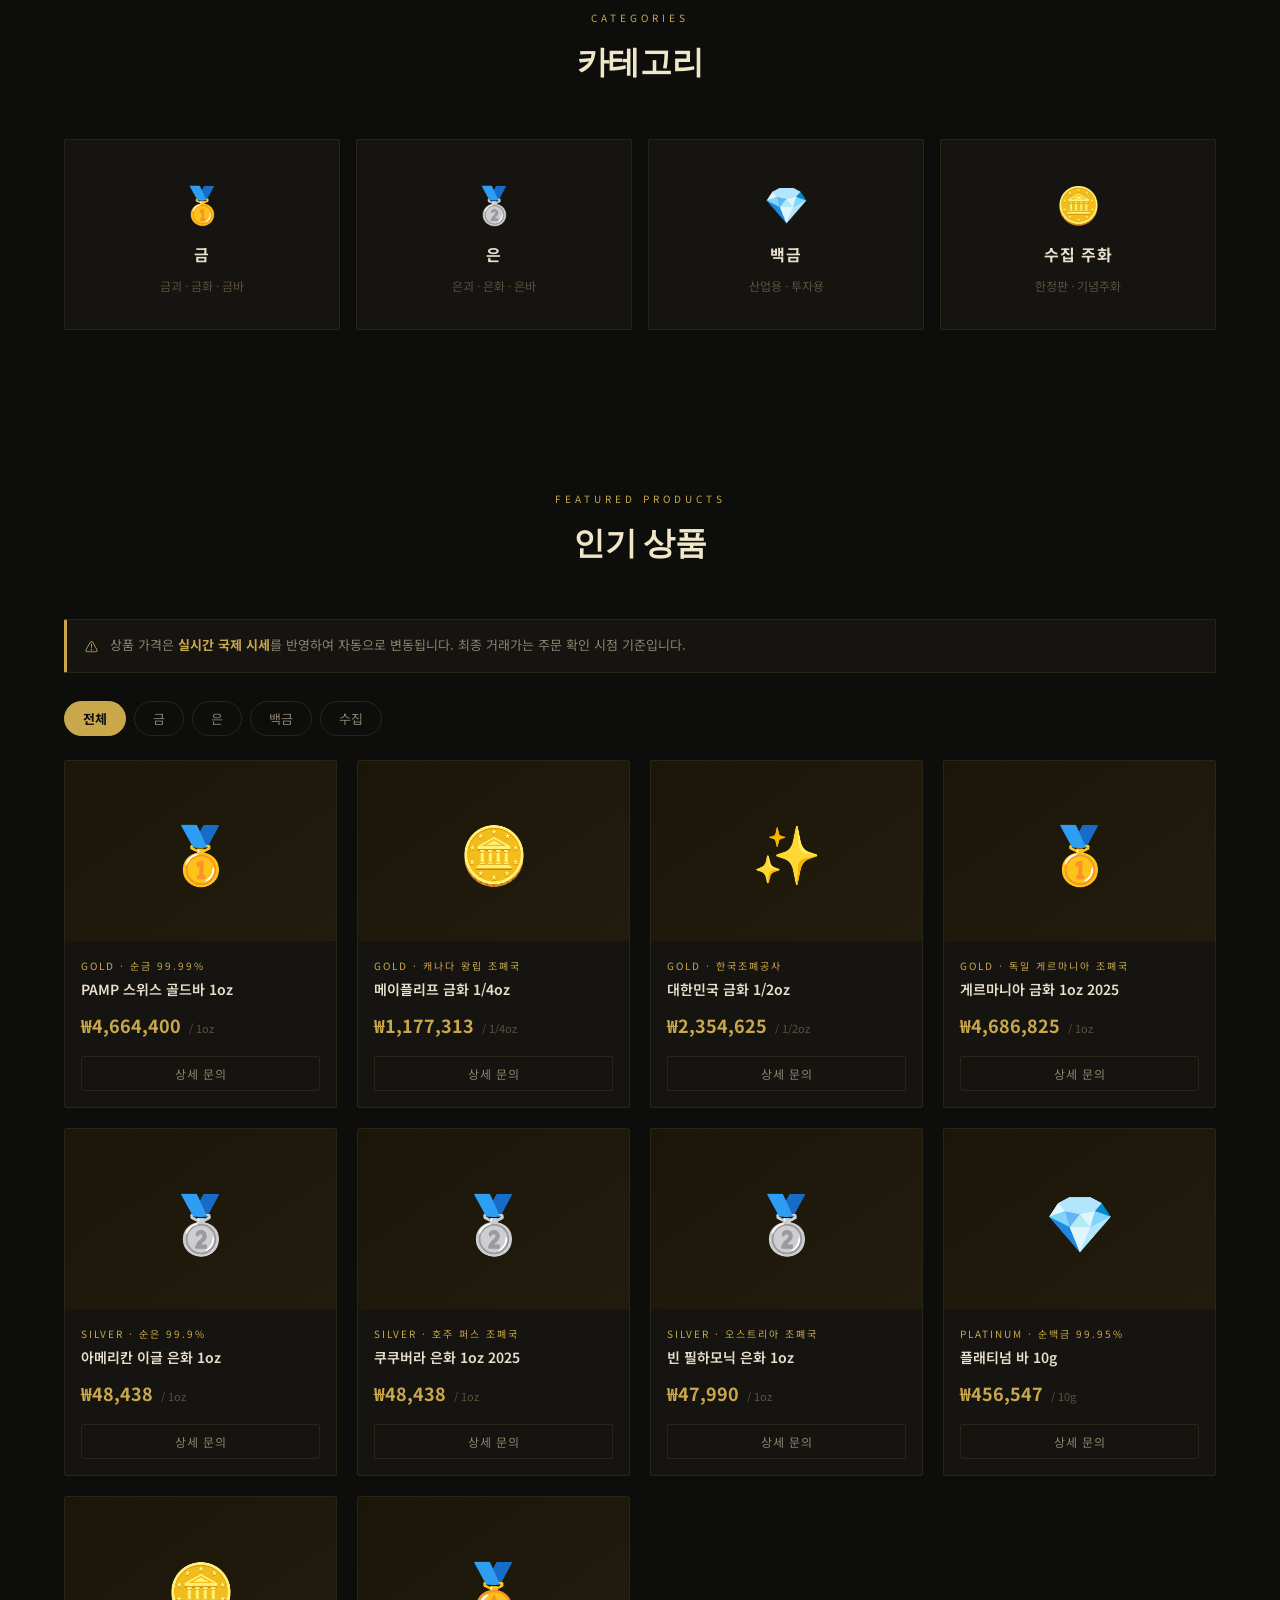
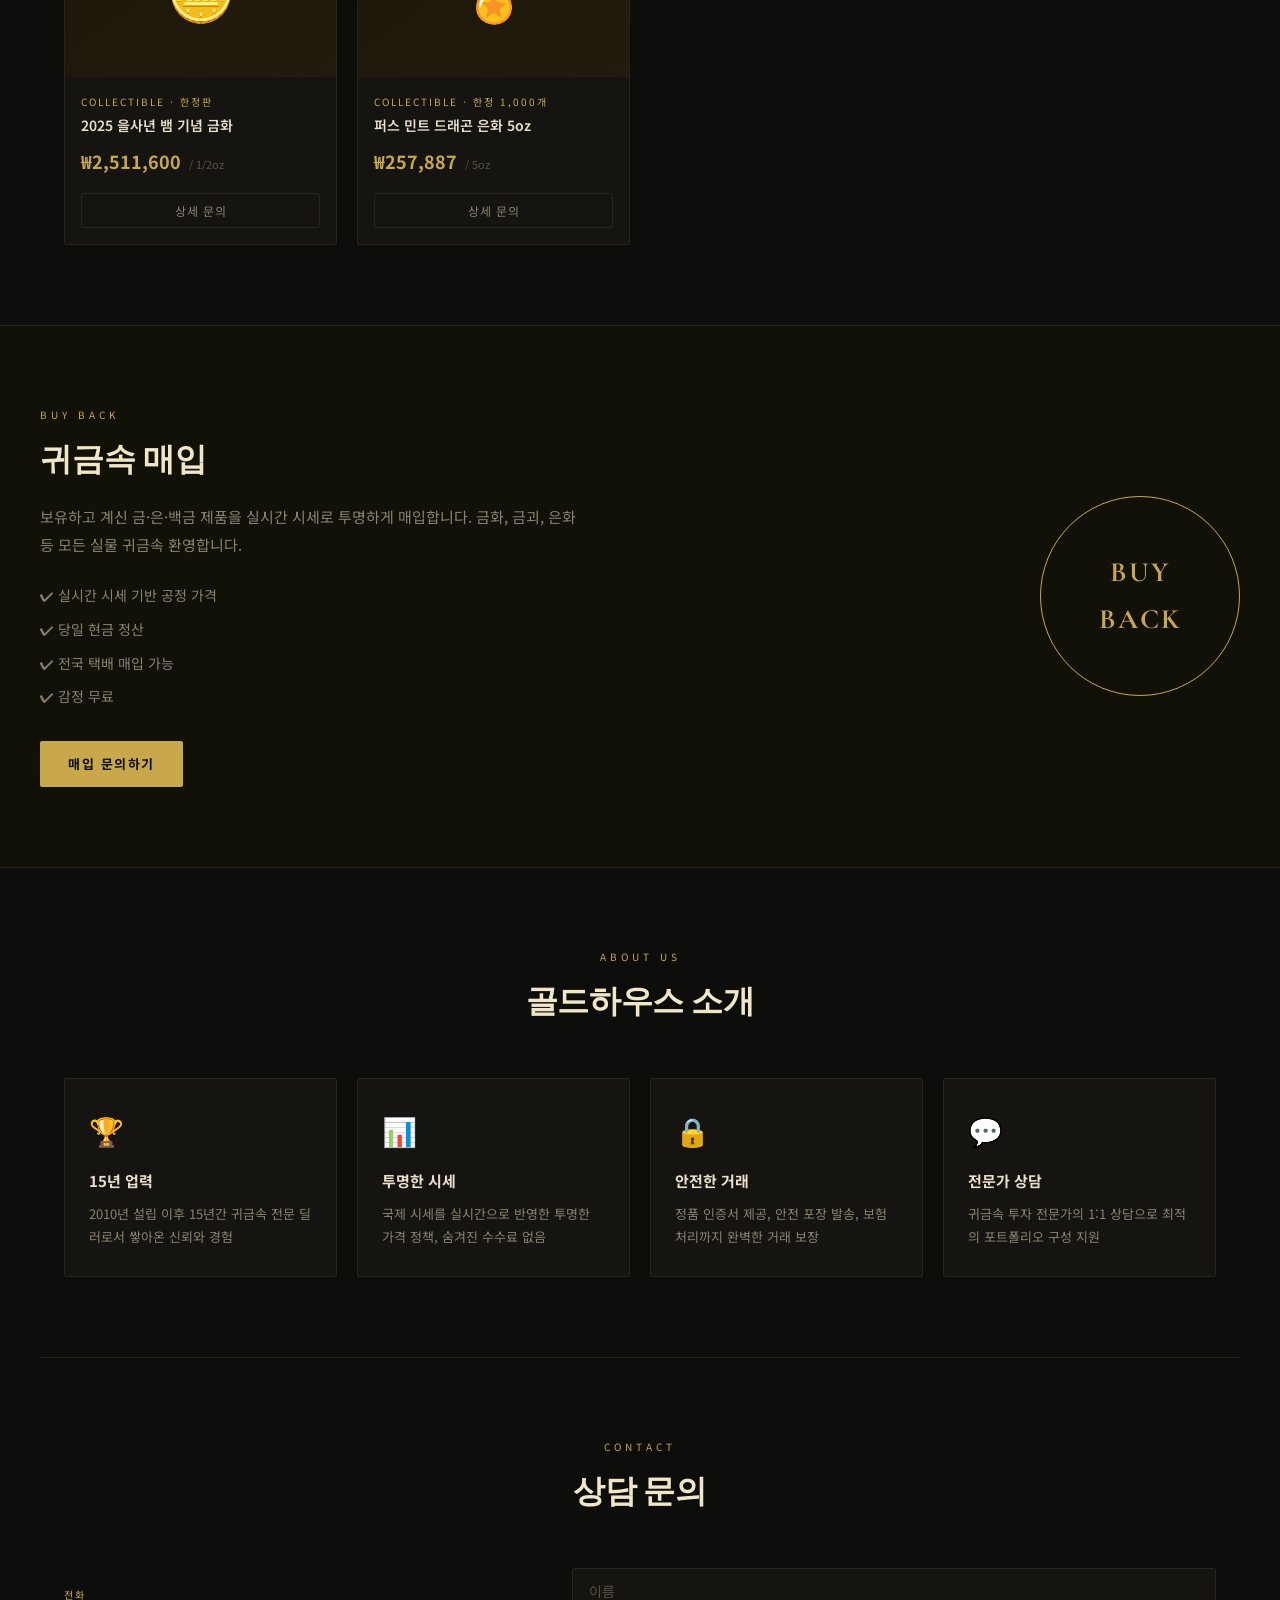
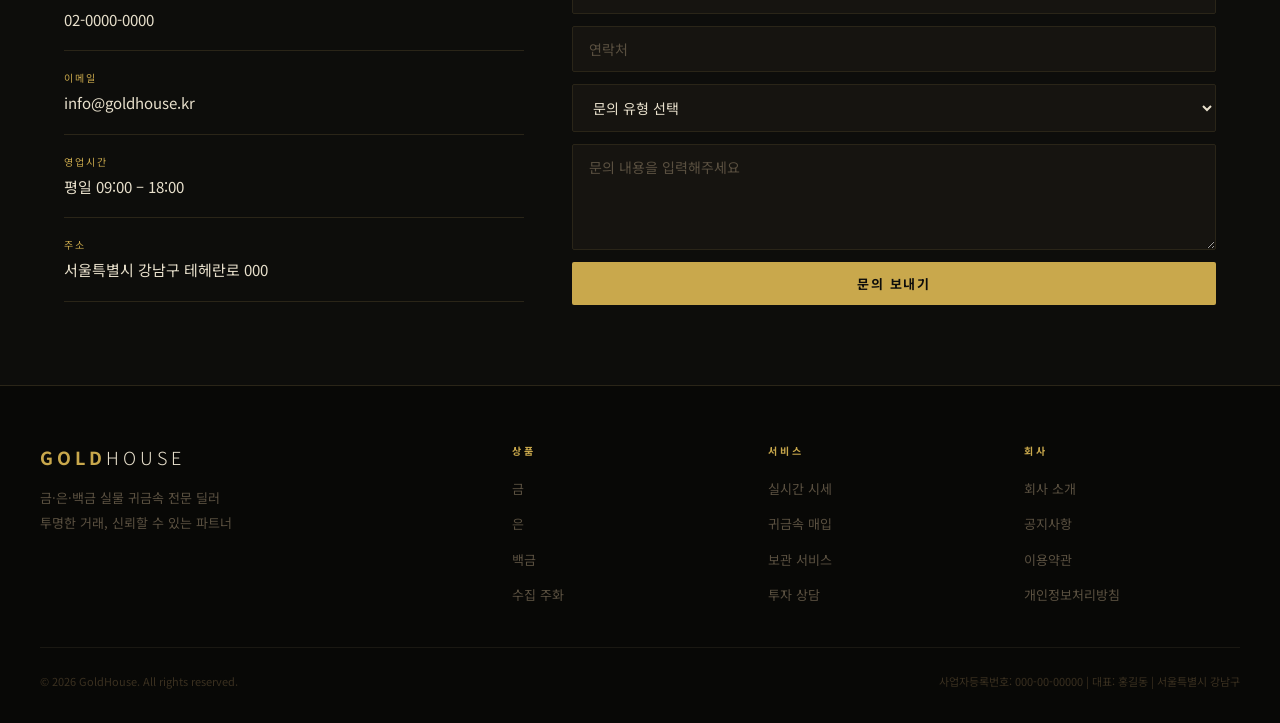
==== commit b9713dcf: "Add files via upload" ====
--- a/index.html
+++ b/index.html
@@ -1,52 +1,321 @@
 <!DOCTYPE html>
-<html lang="zh-Hant">
+<html lang="ko">
 <head>
-    <meta charset="UTF-8">
-    <title>TRUNEY - 貴金屬交易中心</title>
-    <style>
-        /* 기본 스타일 */
-        body { margin: 0; font-family: 'Arial', sans-serif; background-color: #1a1a1a; color: #fff; }
-        
-        /* 헤더 섹션 */
-        header { background-color: #000; padding: 20px 0; border-bottom: 2px solid #b8860b; text-align: center; }
-        .logo { font-size: 28px; font-weight: bold; color: #b8860b; margin-bottom: 15px; }
-        .search-container { display: flex; justify-content: center; gap: 10px; }
-        .search-container input { padding: 10px; width: 300px; border: 1px solid #444; background: #333; color: white; }
-        .search-container button { padding: 10px 20px; background: #b8860b; border: none; color: white; cursor: pointer; font-weight: bold; }
-
-        /* 메뉴 섹션 */
-        nav { background: #111; padding: 15px 0; border-bottom: 1px solid #333; }
-        nav ul { display: flex; list-style: none; justify-content: center; gap: 40px; margin: 0; padding: 0; }
-        nav li { font-size: 16px; cursor: pointer; color: #ddd; transition: 0.3s; }
-        nav li:hover { color: #b8860b; }
-        .hot { background: #d32f2f; font-size: 10px; padding: 2px 6px; border-radius: 4px; vertical-align: top; }
-
-        /* 히어로 섹션 (원본과 유사한 어두운 느낌) */
-        .hero { height: 500px; display: flex; flex-direction: column; align-items: center; justify-content: center; background: linear-gradient(rgba(0,0,0,0.7), rgba(0,0,0,0.7)), #222; text-align: center; }
-        .hero h1 { font-size: 50px; color: #b8860b; margin-bottom: 20px; letter-spacing: 2px; }
-        .hero p { font-size: 20px; color: #ccc; max-width: 600px; }
-    </style>
+  <meta charset="UTF-8" />
+  <meta name="viewport" content="width=device-width, initial-scale=1.0" />
+  <title>GoldHouse | 귀금속 전문 딜러</title>
+  <link rel="preconnect" href="https://fonts.googleapis.com" />
+  <link rel="preconnect" href="https://fonts.gstatic.com" crossorigin />
+  <link href="https://fonts.googleapis.com/css2?family=Noto+Sans+KR:wght@300;400;500;700&family=Cormorant+Garamond:ital,wght@0,400;0,600;0,700;1,400&display=swap" rel="stylesheet" />
+  <link rel="stylesheet" href="style.css" />
 </head>
 <body>
-    <header>
-        <div class="logo">TRUNEY 黃金白銀交易中心</div>
-        <div class="search-container">
-            <input type="text" placeholder="Search Products...">
-            <button>Search</button>
-        </div>
-    </header>
-    <nav>
+
+  <!-- HEADER / NAV -->
+  <header class="header" id="header">
+    <div class="header-inner">
+      <div class="logo">GOLD<span>HOUSE</span></div>
+
+      <button class="hamburger" id="hamburger" aria-label="메뉴 열기">
+        <span></span><span></span><span></span>
+      </button>
+
+      <nav class="nav" id="nav">
         <ul>
-            <li>Lunar Horse <span class="hot">HOT</span></li>
-            <li>Gold</li>
-            <li>Silver</li>
-            <li>Collection</li>
-            <li>Online Appointment</li>
+          <li><a href="#products">상품</a></li>
+          <li><a href="#categories">카테고리</a></li>
+          <li><a href="#prices">시세</a></li>
+          <li><a href="#buyback">매입 안내</a></li>
+          <li><a href="#about">회사 소개</a></li>
         </ul>
-    </nav>
-    <main class="hero">
-        <h1>【動盪中的定力】</h1>
-        <p>TRUNEY 鄭重聲明：以契約精神，捍衛您的每一分託付。</p>
-    </main>
+        <a href="#contact" class="btn-nav">상담 문의</a>
+      </nav>
+    </div>
+  </header>
+
+  <!-- MOBILE NAV OVERLAY -->
+  <div class="nav-overlay" id="navOverlay"></div>
+
+  <!-- TICKER -->
+  <div class="ticker-wrap">
+    <div class="ticker-track" id="tickerTrack">
+      <span class="tick-loading">시세 불러오는 중...</span>
+    </div>
+  </div>
+
+  <!-- HERO -->
+  <section class="hero">
+    <div class="hero-content">
+      <div class="hero-badge">TRUSTED PRECIOUS METALS DEALER</div>
+      <h1 class="hero-title">진짜 가치,<br><em>귀금속으로</em><br>보존하세요</h1>
+      <p class="hero-desc">골드하우스는 금·은·백금 실물 귀금속 전문 딜러입니다.<br>투명한 시세, 안전한 거래, 전문가 상담을 제공합니다.</p>
+      <div class="hero-btns">
+        <a href="#products" class="btn-gold">상품 둘러보기</a>
+        <a href="#prices" class="btn-outline">실시간 시세</a>
+      </div>
+    </div>
+    <div class="hero-deco" aria-hidden="true">
+      <div class="deco-circle c1"></div>
+      <div class="deco-circle c2"></div>
+      <div class="deco-text">GOLD · SILVER · PLATINUM</div>
+    </div>
+  </section>
+
+  <!-- STATS -->
+  <div class="stats-bar">
+    <div class="stats-inner">
+      <div class="stat"><span class="stat-num">15+</span><span class="stat-label">년 신뢰</span></div>
+      <div class="stat-divider"></div>
+      <div class="stat"><span class="stat-num">200+</span><span class="stat-label">취급 상품</span></div>
+      <div class="stat-divider"></div>
+      <div class="stat"><span class="stat-num">5,000+</span><span class="stat-label">고객</span></div>
+      <div class="stat-divider"></div>
+      <div class="stat"><span class="stat-num">100%</span><span class="stat-label">실시간 시세</span></div>
+    </div>
+  </div>
+
+  <!-- TRADINGVIEW CHART -->
+  <section class="section" id="prices">
+    <div class="section-title">
+      <span class="eyebrow">LIVE MARKET</span>
+      <h2>실시간 시세</h2>
+    </div>
+    <div class="chart-tabs">
+      <button class="chart-tab active" data-symbol="XAUUSD">금 (Gold)</button>
+      <button class="chart-tab" data-symbol="XAGUSD">은 (Silver)</button>
+      <button class="chart-tab" data-symbol="XPTUSD">백금 (Platinum)</button>
+    </div>
+    <div class="chart-wrap" id="chartWrap">
+      <!-- TradingView Widget -->
+      <div class="tradingview-widget-container" style="height:400px;">
+        <div id="tradingview_chart"></div>
+        <script type="text/javascript" src="https://s3.tradingview.com/tv.js"></script>
+        <script type="text/javascript" id="tvScript">
+          var tvWidget = null;
+          function loadChart(symbol) {
+            var container = document.getElementById('tradingview_chart');
+            container.innerHTML = '';
+            if (typeof TradingView !== 'undefined') {
+              tvWidget = new TradingView.widget({
+                autosize: true,
+                symbol: symbol,
+                interval: "D",
+                timezone: "Asia/Seoul",
+                theme: "dark",
+                style: "1",
+                locale: "kr",
+                toolbar_bg: "#0d0d0d",
+                enable_publishing: false,
+                hide_top_toolbar: false,
+                hide_legend: false,
+                save_image: false,
+                container_id: "tradingview_chart",
+                backgroundColor: "#0d0d0d",
+                gridColor: "#1a1810",
+                studies: []
+              });
+            }
+          }
+          document.addEventListener('DOMContentLoaded', function() {
+            setTimeout(function() { loadChart('XAUUSD'); }, 500);
+          });
+        </script>
+      </div>
+    </div>
+  </section>
+
+  <!-- CATEGORIES -->
+  <section class="section" id="categories">
+    <div class="section-title">
+      <span class="eyebrow">CATEGORIES</span>
+      <h2>카테고리</h2>
+    </div>
+    <div class="cat-grid">
+      <a href="#products" class="cat-card" data-filter="gold">
+        <span class="cat-icon">🥇</span>
+        <span class="cat-name">금</span>
+        <span class="cat-sub">금괴 · 금화 · 금바</span>
+      </a>
+      <a href="#products" class="cat-card" data-filter="silver">
+        <span class="cat-icon">🥈</span>
+        <span class="cat-name">은</span>
+        <span class="cat-sub">은괴 · 은화 · 은바</span>
+      </a>
+      <a href="#products" class="cat-card" data-filter="platinum">
+        <span class="cat-icon">💎</span>
+        <span class="cat-name">백금</span>
+        <span class="cat-sub">산업용 · 투자용</span>
+      </a>
+      <a href="#products" class="cat-card" data-filter="collectible">
+        <span class="cat-icon">🪙</span>
+        <span class="cat-name">수집 주화</span>
+        <span class="cat-sub">한정판 · 기념주화</span>
+      </a>
+    </div>
+  </section>
+
+  <!-- PRODUCTS -->
+  <section class="section" id="products">
+    <div class="section-title">
+      <span class="eyebrow">FEATURED PRODUCTS</span>
+      <h2>인기 상품</h2>
+    </div>
+
+    <div class="notice">
+      <span>⚠</span>
+      <p>상품 가격은 <strong>실시간 국제 시세</strong>를 반영하여 자동으로 변동됩니다. 최종 거래가는 주문 확인 시점 기준입니다.</p>
+    </div>
+
+    <div class="filter-btns">
+      <button class="filter-btn active" data-filter="all">전체</button>
+      <button class="filter-btn" data-filter="gold">금</button>
+      <button class="filter-btn" data-filter="silver">은</button>
+      <button class="filter-btn" data-filter="platinum">백금</button>
+      <button class="filter-btn" data-filter="collectible">수집</button>
+    </div>
+
+    <div class="product-grid" id="productGrid">
+      <!-- JS로 렌더링 -->
+    </div>
+  </section>
+
+  <!-- BUYBACK -->
+  <section class="section buyback-section" id="buyback">
+    <div class="buyback-inner">
+      <div class="buyback-text">
+        <span class="eyebrow">BUY BACK</span>
+        <h2>귀금속 매입</h2>
+        <p>보유하고 계신 금·은·백금 제품을 실시간 시세로 투명하게 매입합니다. 금화, 금괴, 은화 등 모든 실물 귀금속 환영합니다.</p>
+        <ul class="buyback-list">
+          <li>✔ 실시간 시세 기반 공정 가격</li>
+          <li>✔ 당일 현금 정산</li>
+          <li>✔ 전국 택배 매입 가능</li>
+          <li>✔ 감정 무료</li>
+        </ul>
+        <a href="#contact" class="btn-gold">매입 문의하기</a>
+      </div>
+      <div class="buyback-deco" aria-hidden="true">
+        <div class="buyback-circle">
+          <span>BUY<br>BACK</span>
+        </div>
+      </div>
+    </div>
+  </section>
+
+  <!-- ABOUT -->
+  <section class="section" id="about">
+    <div class="section-title">
+      <span class="eyebrow">ABOUT US</span>
+      <h2>골드하우스 소개</h2>
+    </div>
+    <div class="about-grid">
+      <div class="about-card">
+        <span class="about-icon">🏆</span>
+        <h3>15년 업력</h3>
+        <p>2010년 설립 이후 15년간 귀금속 전문 딜러로서 쌓아온 신뢰와 경험</p>
+      </div>
+      <div class="about-card">
+        <span class="about-icon">📊</span>
+        <h3>투명한 시세</h3>
+        <p>국제 시세를 실시간으로 반영한 투명한 가격 정책, 숨겨진 수수료 없음</p>
+      </div>
+      <div class="about-card">
+        <span class="about-icon">🔒</span>
+        <h3>안전한 거래</h3>
+        <p>정품 인증서 제공, 안전 포장 발송, 보험 처리까지 완벽한 거래 보장</p>
+      </div>
+      <div class="about-card">
+        <span class="about-icon">💬</span>
+        <h3>전문가 상담</h3>
+        <p>귀금속 투자 전문가의 1:1 상담으로 최적의 포트폴리오 구성 지원</p>
+      </div>
+    </div>
+  </section>
+
+  <!-- CONTACT -->
+  <section class="section contact-section" id="contact">
+    <div class="section-title">
+      <span class="eyebrow">CONTACT</span>
+      <h2>상담 문의</h2>
+    </div>
+    <div class="contact-grid">
+      <div class="contact-info">
+        <div class="contact-item">
+          <span class="contact-label">전화</span>
+          <span class="contact-val">02-0000-0000</span>
+        </div>
+        <div class="contact-item">
+          <span class="contact-label">이메일</span>
+          <span class="contact-val">info@goldhouse.kr</span>
+        </div>
+        <div class="contact-item">
+          <span class="contact-label">영업시간</span>
+          <span class="contact-val">평일 09:00 – 18:00</span>
+        </div>
+        <div class="contact-item">
+          <span class="contact-label">주소</span>
+          <span class="contact-val">서울특별시 강남구 테헤란로 000</span>
+        </div>
+      </div>
+      <form class="contact-form" id="contactForm">
+        <input type="text" placeholder="이름" required />
+        <input type="tel" placeholder="연락처" required />
+        <select>
+          <option value="">문의 유형 선택</option>
+          <option>구매 문의</option>
+          <option>매입 문의</option>
+          <option>투자 상담</option>
+          <option>기타</option>
+        </select>
+        <textarea placeholder="문의 내용을 입력해주세요" rows="4"></textarea>
+        <button type="submit" class="btn-gold">문의 보내기</button>
+      </form>
+    </div>
+  </section>
+
+  <!-- FOOTER -->
+  <footer class="footer">
+    <div class="footer-inner">
+      <div class="footer-grid">
+        <div class="footer-brand">
+          <div class="logo">GOLD<span>HOUSE</span></div>
+          <p>금·은·백금 실물 귀금속 전문 딜러<br>투명한 거래, 신뢰할 수 있는 파트너</p>
+        </div>
+        <div class="footer-col">
+          <h4>상품</h4>
+          <ul>
+            <li><a href="#">금</a></li>
+            <li><a href="#">은</a></li>
+            <li><a href="#">백금</a></li>
+            <li><a href="#">수집 주화</a></li>
+          </ul>
+        </div>
+        <div class="footer-col">
+          <h4>서비스</h4>
+          <ul>
+            <li><a href="#">실시간 시세</a></li>
+            <li><a href="#">귀금속 매입</a></li>
+            <li><a href="#">보관 서비스</a></li>
+            <li><a href="#">투자 상담</a></li>
+          </ul>
+        </div>
+        <div class="footer-col">
+          <h4>회사</h4>
+          <ul>
+            <li><a href="#">회사 소개</a></li>
+            <li><a href="#">공지사항</a></li>
+            <li><a href="#">이용약관</a></li>
+            <li><a href="#">개인정보처리방침</a></li>
+          </ul>
+        </div>
+      </div>
+      <div class="footer-bottom">
+        <p>© 2026 GoldHouse. All rights reserved.</p>
+        <p>사업자등록번호: 000-00-00000 | 대표: 홍길동 | 서울특별시 강남구</p>
+      </div>
+    </div>
+  </footer>
+
+  <script src="script.js"></script>
 </body>
 </html>
--- a/style.css
+++ b/style.css
@@ -0,0 +1,643 @@
+/* ===== RESET & BASE ===== */
+*, *::before, *::after { margin: 0; padding: 0; box-sizing: border-box; }
+
+:root {
+  --gold: #c9a84c;
+  --gold-light: #e0c06a;
+  --gold-dark: #a07830;
+  --bg: #0d0d0b;
+  --bg2: #111108;
+  --bg3: #161410;
+  --border: #2a2518;
+  --text: #e8e0cc;
+  --text-muted: #8a8270;
+  --text-dim: #5a5040;
+  --up: #6abf69;
+  --dn: #e05454;
+  --font-display: 'Cormorant Garamond', Georgia, serif;
+  --font-body: 'Noto Sans KR', sans-serif;
+  --radius: 2px;
+  --transition: 0.2s ease;
+}
+
+html { scroll-behavior: smooth; }
+
+body {
+  font-family: var(--font-body);
+  background: var(--bg);
+  color: var(--text);
+  font-size: 15px;
+  line-height: 1.7;
+  overflow-x: hidden;
+}
+
+a { color: inherit; text-decoration: none; }
+img { max-width: 100%; display: block; }
+button { cursor: pointer; font-family: var(--font-body); }
+
+/* ===== SCROLLBAR ===== */
+::-webkit-scrollbar { width: 6px; }
+::-webkit-scrollbar-track { background: var(--bg); }
+::-webkit-scrollbar-thumb { background: var(--border); border-radius: 3px; }
+
+/* ===== BUTTONS ===== */
+.btn-gold {
+  display: inline-block;
+  background: var(--gold);
+  color: #0d0d0b;
+  padding: 12px 28px;
+  font-size: 13px;
+  font-weight: 700;
+  letter-spacing: 1.5px;
+  border: none;
+  border-radius: var(--radius);
+  transition: background var(--transition);
+  text-transform: uppercase;
+}
+.btn-gold:hover { background: var(--gold-light); }
+
+.btn-outline {
+  display: inline-block;
+  background: transparent;
+  color: var(--gold);
+  padding: 12px 28px;
+  font-size: 13px;
+  font-weight: 600;
+  letter-spacing: 1.5px;
+  border: 1px solid var(--gold);
+  border-radius: var(--radius);
+  transition: background var(--transition), color var(--transition);
+  text-transform: uppercase;
+}
+.btn-outline:hover { background: var(--gold); color: #0d0d0b; }
+
+/* ===== HEADER ===== */
+.header {
+  position: sticky;
+  top: 0;
+  z-index: 200;
+  background: rgba(13,13,11,0.96);
+  backdrop-filter: blur(8px);
+  border-bottom: 1px solid var(--border);
+}
+.header-inner {
+  max-width: 1200px;
+  margin: 0 auto;
+  padding: 0 24px;
+  height: 64px;
+  display: flex;
+  align-items: center;
+  justify-content: space-between;
+  gap: 24px;
+}
+
+.logo {
+  font-family: var(--font-body);
+  font-size: 20px;
+  font-weight: 700;
+  letter-spacing: 4px;
+  color: var(--gold);
+  flex-shrink: 0;
+}
+.logo span { color: var(--text); font-weight: 300; }
+
+.nav { display: flex; align-items: center; gap: 32px; }
+.nav ul { display: flex; list-style: none; gap: 28px; }
+.nav ul a {
+  font-size: 13px;
+  letter-spacing: 0.5px;
+  color: var(--text-muted);
+  transition: color var(--transition);
+}
+.nav ul a:hover { color: var(--gold); }
+.btn-nav {
+  background: var(--gold);
+  color: #0d0d0b;
+  padding: 8px 18px;
+  font-size: 12px;
+  font-weight: 700;
+  letter-spacing: 1px;
+  border: none;
+  border-radius: var(--radius);
+  white-space: nowrap;
+  transition: background var(--transition);
+  text-transform: uppercase;
+}
+.btn-nav:hover { background: var(--gold-light); }
+
+/* HAMBURGER */
+.hamburger {
+  display: none;
+  flex-direction: column;
+  gap: 5px;
+  background: none;
+  border: none;
+  padding: 4px;
+  z-index: 300;
+}
+.hamburger span {
+  display: block;
+  width: 24px;
+  height: 2px;
+  background: var(--text);
+  transition: transform 0.3s, opacity 0.3s;
+}
+.hamburger.open span:nth-child(1) { transform: translateY(7px) rotate(45deg); }
+.hamburger.open span:nth-child(2) { opacity: 0; }
+.hamburger.open span:nth-child(3) { transform: translateY(-7px) rotate(-45deg); }
+
+.nav-overlay {
+  display: none;
+  position: fixed;
+  inset: 0;
+  background: rgba(0,0,0,0.6);
+  z-index: 150;
+}
+.nav-overlay.show { display: block; }
+
+/* ===== TICKER ===== */
+.ticker-wrap {
+  background: var(--bg2);
+  border-bottom: 1px solid var(--border);
+  overflow: hidden;
+  height: 36px;
+  display: flex;
+  align-items: center;
+}
+.ticker-track {
+  display: flex;
+  gap: 48px;
+  white-space: nowrap;
+  animation: tickerScroll 30s linear infinite;
+  padding-left: 100%;
+}
+@keyframes tickerScroll {
+  0% { transform: translateX(0); }
+  100% { transform: translateX(-100%); }
+}
+.ticker-track:hover { animation-play-state: paused; }
+.tick-loading { font-size: 12px; color: var(--text-muted); padding-left: 24px; }
+
+.tick-item {
+  display: inline-flex;
+  align-items: center;
+  gap: 8px;
+  font-size: 12px;
+  color: var(--text-muted);
+}
+.tick-item .name { color: var(--gold); font-weight: 600; letter-spacing: 1px; }
+.tick-item .price { color: var(--text); }
+.tick-item .up { color: var(--up); }
+.tick-item .dn { color: var(--dn); }
+.tick-sep { color: var(--border); }
+
+/* ===== HERO ===== */
+.hero {
+  min-height: 560px;
+  padding: 80px 24px;
+  max-width: 1200px;
+  margin: 0 auto;
+  display: flex;
+  align-items: center;
+  justify-content: space-between;
+  gap: 48px;
+  position: relative;
+}
+.hero-badge {
+  display: inline-block;
+  border: 1px solid var(--gold);
+  color: var(--gold);
+  font-size: 10px;
+  letter-spacing: 3px;
+  padding: 5px 14px;
+  margin-bottom: 24px;
+  text-transform: uppercase;
+}
+.hero-title {
+  font-family: var(--font-display);
+  font-size: clamp(36px, 5vw, 56px);
+  font-weight: 700;
+  line-height: 1.15;
+  color: #f0e6c8;
+  margin-bottom: 20px;
+  letter-spacing: -0.5px;
+}
+.hero-title em { color: var(--gold); font-style: italic; }
+.hero-desc {
+  font-size: 15px;
+  color: var(--text-muted);
+  line-height: 1.9;
+  margin-bottom: 36px;
+  max-width: 440px;
+}
+.hero-btns { display: flex; gap: 14px; flex-wrap: wrap; }
+
+.hero-deco {
+  flex-shrink: 0;
+  position: relative;
+  width: 320px;
+  height: 320px;
+}
+.deco-circle {
+  position: absolute;
+  border-radius: 50%;
+  border: 1px solid var(--border);
+}
+.deco-circle.c1 { width: 280px; height: 280px; top: 20px; left: 20px; border-color: rgba(201,168,76,0.15); }
+.deco-circle.c2 { width: 200px; height: 200px; top: 60px; left: 60px; border-color: rgba(201,168,76,0.25); animation: rotateSlow 20s linear infinite; }
+.deco-text {
+  position: absolute;
+  top: 50%;
+  left: 50%;
+  transform: translate(-50%, -50%);
+  font-size: 11px;
+  letter-spacing: 3px;
+  color: var(--gold);
+  white-space: nowrap;
+}
+@keyframes rotateSlow { to { transform: rotate(360deg); } }
+
+/* ===== STATS ===== */
+.stats-bar {
+  background: var(--bg2);
+  border-top: 1px solid var(--border);
+  border-bottom: 1px solid var(--border);
+  padding: 28px 24px;
+}
+.stats-inner {
+  max-width: 1200px;
+  margin: 0 auto;
+  display: flex;
+  align-items: center;
+  justify-content: center;
+  gap: 0;
+  flex-wrap: wrap;
+}
+.stat {
+  display: flex;
+  flex-direction: column;
+  align-items: center;
+  padding: 0 40px;
+}
+.stat-num {
+  font-family: var(--font-display);
+  font-size: 36px;
+  font-weight: 700;
+  color: var(--gold);
+  line-height: 1;
+}
+.stat-label { font-size: 11px; color: var(--text-dim); letter-spacing: 1px; margin-top: 4px; }
+.stat-divider { width: 1px; height: 40px; background: var(--border); }
+
+/* ===== SECTIONS ===== */
+.section {
+  padding: 80px 24px;
+  max-width: 1200px;
+  margin: 0 auto;
+}
+.section-title { text-align: center; margin-bottom: 48px; }
+.eyebrow {
+  display: block;
+  font-size: 10px;
+  letter-spacing: 4px;
+  color: var(--gold);
+  margin-bottom: 10px;
+  text-transform: uppercase;
+}
+.section-title h2 {
+  font-family: var(--font-display);
+  font-size: clamp(24px, 3vw, 32px);
+  font-weight: 700;
+  color: #f0e6c8;
+  letter-spacing: -0.3px;
+}
+
+/* ===== CHART ===== */
+.chart-tabs {
+  display: flex;
+  gap: 8px;
+  margin-bottom: 16px;
+  flex-wrap: wrap;
+}
+.chart-tab {
+  background: transparent;
+  border: 1px solid var(--border);
+  color: var(--text-muted);
+  padding: 8px 20px;
+  font-size: 13px;
+  border-radius: var(--radius);
+  transition: all var(--transition);
+}
+.chart-tab:hover { border-color: var(--gold); color: var(--gold); }
+.chart-tab.active { background: var(--gold); color: #0d0d0b; border-color: var(--gold); font-weight: 700; }
+.chart-wrap { border: 1px solid var(--border); border-radius: var(--radius); overflow: hidden; }
+#tradingview_chart { height: 400px; }
+
+/* ===== CATEGORIES ===== */
+.cat-grid {
+  display: grid;
+  grid-template-columns: repeat(auto-fit, minmax(200px, 1fr));
+  gap: 16px;
+}
+.cat-card {
+  border: 1px solid var(--border);
+  padding: 32px 20px;
+  text-align: center;
+  background: var(--bg3);
+  display: flex;
+  flex-direction: column;
+  align-items: center;
+  gap: 8px;
+  border-radius: var(--radius);
+  transition: border-color var(--transition), background var(--transition);
+}
+.cat-card:hover { border-color: var(--gold); background: #1a1810; }
+.cat-icon { font-size: 36px; }
+.cat-name { font-size: 16px; font-weight: 700; color: var(--text); letter-spacing: 1px; }
+.cat-sub { font-size: 12px; color: var(--text-dim); }
+
+/* ===== NOTICE ===== */
+.notice {
+  display: flex;
+  align-items: flex-start;
+  gap: 12px;
+  background: var(--bg3);
+  border: 1px solid var(--border);
+  border-left: 3px solid var(--gold);
+  padding: 14px 18px;
+  margin-bottom: 28px;
+  border-radius: var(--radius);
+  font-size: 13px;
+  color: var(--text-muted);
+}
+.notice span { color: var(--gold); flex-shrink: 0; margin-top: 2px; }
+.notice strong { color: var(--gold); }
+
+/* ===== FILTER ===== */
+.filter-btns {
+  display: flex;
+  gap: 8px;
+  margin-bottom: 24px;
+  flex-wrap: wrap;
+}
+.filter-btn {
+  background: transparent;
+  border: 1px solid var(--border);
+  color: var(--text-muted);
+  padding: 7px 18px;
+  font-size: 13px;
+  border-radius: 20px;
+  transition: all var(--transition);
+}
+.filter-btn:hover { border-color: var(--gold); color: var(--gold); }
+.filter-btn.active { background: var(--gold); color: #0d0d0b; border-color: var(--gold); font-weight: 700; }
+
+/* ===== PRODUCTS ===== */
+.product-grid {
+  display: grid;
+  grid-template-columns: repeat(auto-fill, minmax(230px, 1fr));
+  gap: 20px;
+}
+.product-card {
+  background: var(--bg3);
+  border: 1px solid var(--border);
+  border-radius: var(--radius);
+  overflow: hidden;
+  transition: border-color var(--transition), transform var(--transition);
+  display: flex;
+  flex-direction: column;
+}
+.product-card:hover { border-color: var(--gold); transform: translateY(-3px); }
+.product-card.hidden { display: none; }
+.product-img {
+  width: 100%;
+  height: 180px;
+  background: linear-gradient(145deg, #1a1608, #221c0e);
+  display: flex;
+  align-items: center;
+  justify-content: center;
+  font-size: 56px;
+}
+.product-info { padding: 16px; flex: 1; display: flex; flex-direction: column; gap: 6px; }
+.product-tag { font-size: 10px; letter-spacing: 2px; color: var(--gold); text-transform: uppercase; }
+.product-name { font-size: 14px; font-weight: 600; color: var(--text); line-height: 1.4; flex: 1; }
+.product-price { font-size: 18px; font-weight: 700; color: var(--gold); margin-top: 4px; }
+.product-price small { font-size: 11px; color: var(--text-dim); font-weight: 400; margin-left: 3px; }
+.product-price .loading { font-size: 13px; color: var(--text-dim); font-weight: 400; }
+.product-btn {
+  margin: 0 16px 16px;
+  background: transparent;
+  border: 1px solid var(--border);
+  color: var(--text-muted);
+  padding: 8px;
+  font-size: 12px;
+  letter-spacing: 1px;
+  border-radius: var(--radius);
+  transition: all var(--transition);
+  text-transform: uppercase;
+}
+.product-btn:hover { border-color: var(--gold); color: var(--gold); }
+
+/* ===== BUYBACK ===== */
+.buyback-section {
+  background: var(--bg2);
+  border-top: 1px solid var(--border);
+  border-bottom: 1px solid var(--border);
+  max-width: 100%;
+  padding: 80px 24px;
+}
+.buyback-inner {
+  max-width: 1200px;
+  margin: 0 auto;
+  display: flex;
+  align-items: center;
+  justify-content: space-between;
+  gap: 48px;
+}
+.buyback-text { max-width: 540px; }
+.buyback-text .eyebrow { text-align: left; }
+.buyback-text h2 {
+  font-family: var(--font-display);
+  font-size: clamp(24px, 3vw, 32px);
+  font-weight: 700;
+  color: #f0e6c8;
+  margin-bottom: 16px;
+}
+.buyback-text p { color: var(--text-muted); line-height: 1.9; margin-bottom: 24px; }
+.buyback-list { list-style: none; margin-bottom: 32px; display: flex; flex-direction: column; gap: 10px; }
+.buyback-list li { font-size: 14px; color: var(--text-muted); }
+.buyback-list li::before { color: var(--gold); margin-right: 4px; }
+.buyback-deco { flex-shrink: 0; }
+.buyback-circle {
+  width: 200px;
+  height: 200px;
+  border-radius: 50%;
+  border: 1px solid var(--gold);
+  display: flex;
+  align-items: center;
+  justify-content: center;
+  text-align: center;
+  font-family: var(--font-display);
+  font-size: 28px;
+  font-weight: 700;
+  color: var(--gold);
+  letter-spacing: 2px;
+  animation: rotateSlow 15s linear infinite;
+}
+
+/* ===== ABOUT ===== */
+.about-grid {
+  display: grid;
+  grid-template-columns: repeat(auto-fit, minmax(220px, 1fr));
+  gap: 20px;
+}
+.about-card {
+  background: var(--bg3);
+  border: 1px solid var(--border);
+  border-radius: var(--radius);
+  padding: 28px 24px;
+  transition: border-color var(--transition);
+}
+.about-card:hover { border-color: var(--gold); }
+.about-icon { font-size: 28px; display: block; margin-bottom: 14px; }
+.about-card h3 { font-size: 15px; font-weight: 700; color: var(--text); margin-bottom: 8px; }
+.about-card p { font-size: 13px; color: var(--text-muted); line-height: 1.8; }
+
+/* ===== CONTACT ===== */
+.contact-section { border-top: 1px solid var(--border); }
+.contact-grid {
+  display: grid;
+  grid-template-columns: 1fr 1.4fr;
+  gap: 48px;
+  align-items: start;
+}
+.contact-item {
+  display: flex;
+  flex-direction: column;
+  gap: 4px;
+  padding: 18px 0;
+  border-bottom: 1px solid var(--border);
+}
+.contact-label { font-size: 10px; letter-spacing: 2px; color: var(--gold); text-transform: uppercase; }
+.contact-val { font-size: 15px; color: var(--text); }
+.contact-form { display: flex; flex-direction: column; gap: 12px; }
+.contact-form input,
+.contact-form select,
+.contact-form textarea {
+  background: var(--bg3);
+  border: 1px solid var(--border);
+  border-radius: var(--radius);
+  color: var(--text);
+  padding: 12px 16px;
+  font-size: 14px;
+  font-family: var(--font-body);
+  transition: border-color var(--transition);
+  outline: none;
+  width: 100%;
+}
+.contact-form input::placeholder,
+.contact-form textarea::placeholder { color: var(--text-dim); }
+.contact-form input:focus,
+.contact-form select:focus,
+.contact-form textarea:focus { border-color: var(--gold); }
+.contact-form select option { background: var(--bg3); }
+.contact-form textarea { resize: vertical; }
+
+/* ===== FOOTER ===== */
+.footer {
+  background: #080806;
+  border-top: 1px solid var(--border);
+  padding: 56px 24px 32px;
+}
+.footer-inner { max-width: 1200px; margin: 0 auto; }
+.footer-grid {
+  display: grid;
+  grid-template-columns: 2fr 1fr 1fr 1fr;
+  gap: 40px;
+  margin-bottom: 40px;
+}
+.footer-brand .logo { font-size: 18px; margin-bottom: 14px; display: block; }
+.footer-brand p { font-size: 13px; color: var(--text-dim); line-height: 1.9; }
+.footer-col h4 { font-size: 10px; letter-spacing: 3px; color: var(--gold); margin-bottom: 16px; text-transform: uppercase; }
+.footer-col ul { list-style: none; display: flex; flex-direction: column; gap: 10px; }
+.footer-col ul a { font-size: 13px; color: var(--text-dim); transition: color var(--transition); }
+.footer-col ul a:hover { color: var(--gold); }
+.footer-bottom {
+  border-top: 1px solid #1a1812;
+  padding-top: 24px;
+  display: flex;
+  justify-content: space-between;
+  align-items: center;
+  flex-wrap: wrap;
+  gap: 8px;
+}
+.footer-bottom p { font-size: 11px; color: #3a3020; }
+
+/* ===== RESPONSIVE ===== */
+@media (max-width: 900px) {
+  /* NAV */
+  .hamburger { display: flex; }
+  .nav {
+    position: fixed;
+    top: 0; right: -280px;
+    width: 280px;
+    height: 100vh;
+    background: #0f0e0a;
+    border-left: 1px solid var(--border);
+    flex-direction: column;
+    align-items: flex-start;
+    justify-content: center;
+    padding: 80px 32px 48px;
+    gap: 0;
+    transition: right 0.3s ease;
+    z-index: 200;
+  }
+  .nav.open { right: 0; }
+  .nav ul { flex-direction: column; gap: 0; width: 100%; }
+  .nav ul li { border-bottom: 1px solid var(--border); }
+  .nav ul a { display: block; padding: 16px 0; font-size: 15px; }
+  .btn-nav { margin-top: 28px; width: 100%; text-align: center; padding: 13px; }
+
+  /* HERO */
+  .hero { flex-direction: column; padding: 60px 24px; text-align: center; min-height: auto; }
+  .hero-deco { display: none; }
+  .hero-desc { margin: 0 auto 36px; }
+  .hero-btns { justify-content: center; }
+
+  /* STATS */
+  .stat { padding: 16px 20px; }
+  .stat-divider { display: none; }
+  .stats-inner { gap: 0; display: grid; grid-template-columns: 1fr 1fr; }
+
+  /* FOOTER */
+  .footer-grid { grid-template-columns: 1fr 1fr; }
+
+  /* CONTACT */
+  .contact-grid { grid-template-columns: 1fr; }
+
+  /* BUYBACK */
+  .buyback-inner { flex-direction: column; text-align: center; }
+  .buyback-text .eyebrow { text-align: center; }
+  .buyback-list { align-items: center; }
+}
+
+@media (max-width: 600px) {
+  .section { padding: 56px 16px; }
+  .hero { padding: 48px 16px; }
+  .stats-bar { padding: 20px 16px; }
+  .stats-inner { grid-template-columns: 1fr 1fr; gap: 12px; }
+  .stat { padding: 12px; border: 1px solid var(--border); border-radius: var(--radius); }
+  .stat-num { font-size: 28px; }
+
+  .product-grid { grid-template-columns: repeat(auto-fill, minmax(160px, 1fr)); gap: 12px; }
+  .product-img { height: 140px; font-size: 40px; }
+
+  .cat-grid { grid-template-columns: 1fr 1fr; }
+
+  .footer-grid { grid-template-columns: 1fr; gap: 28px; }
+  .footer-bottom { flex-direction: column; align-items: flex-start; }
+
+  .buyback-circle { width: 140px; height: 140px; font-size: 20px; }
+
+  #tradingview_chart { height: 300px; }
+}
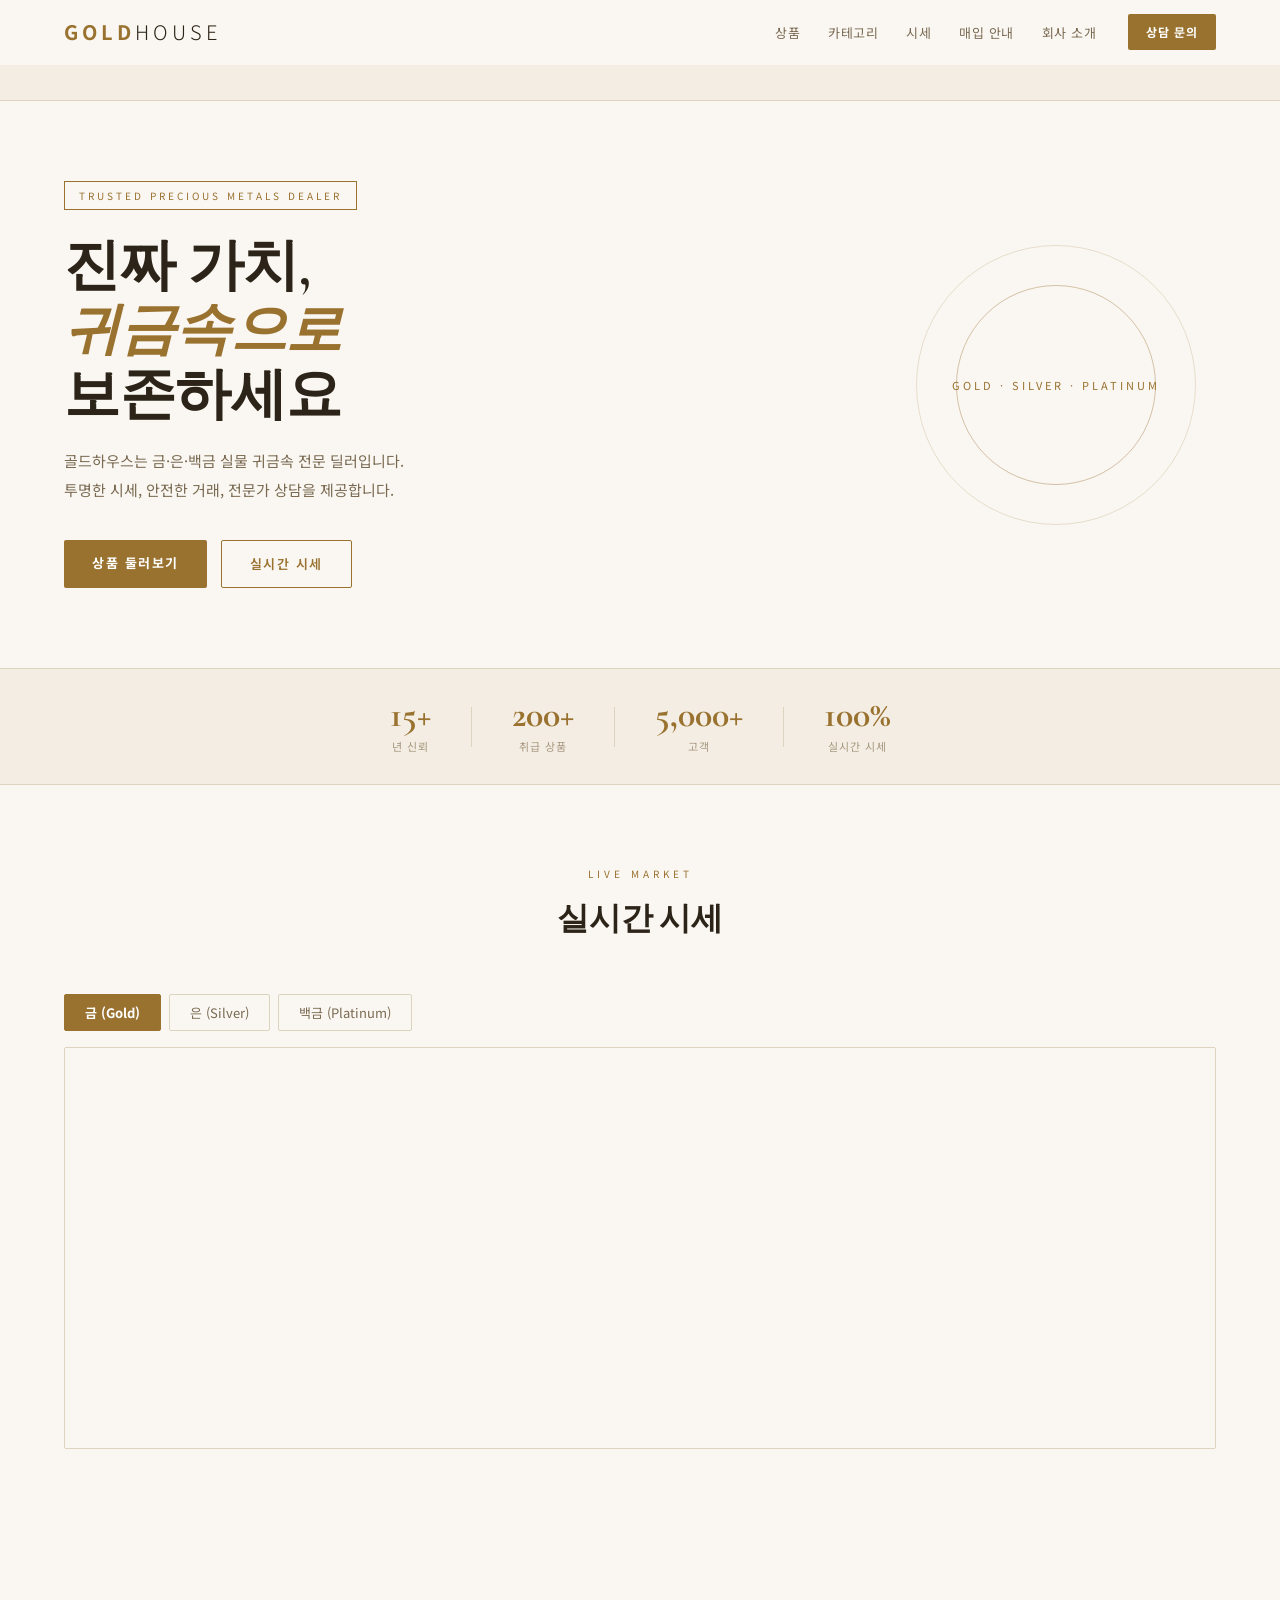
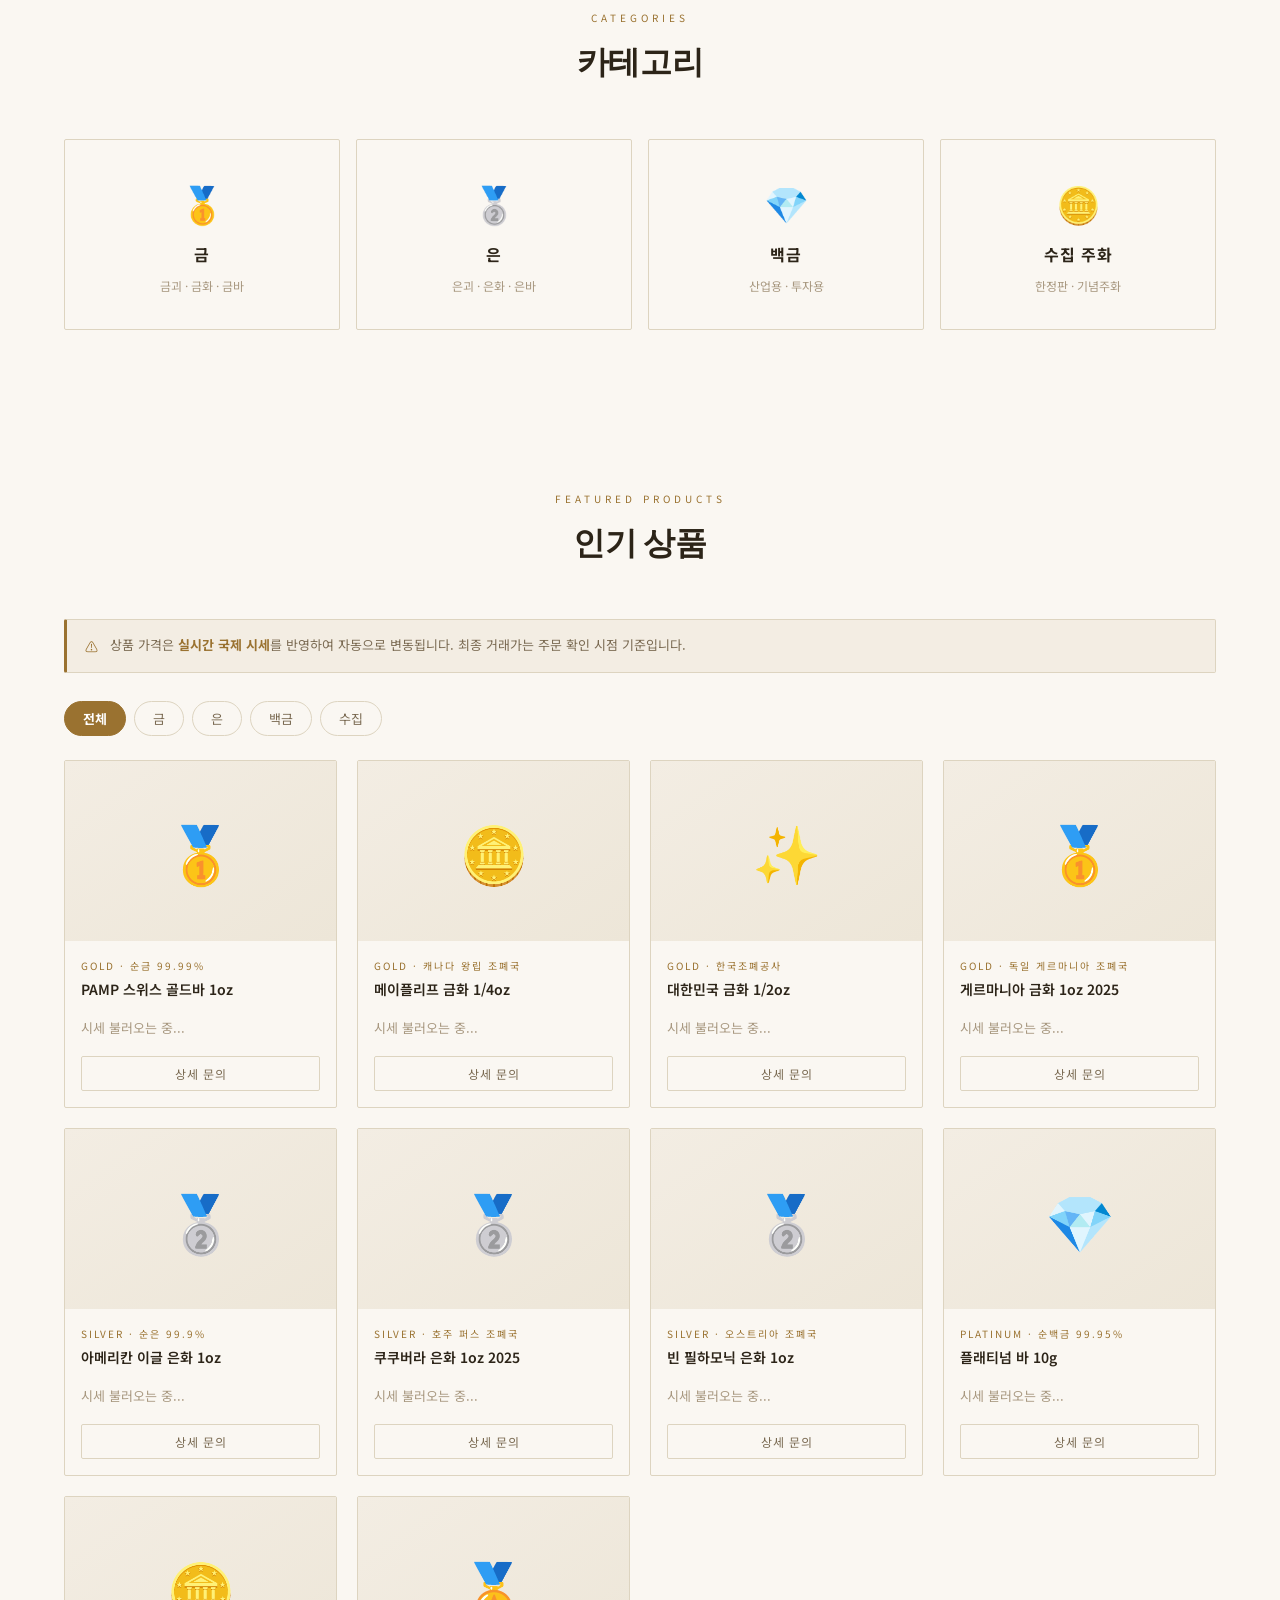
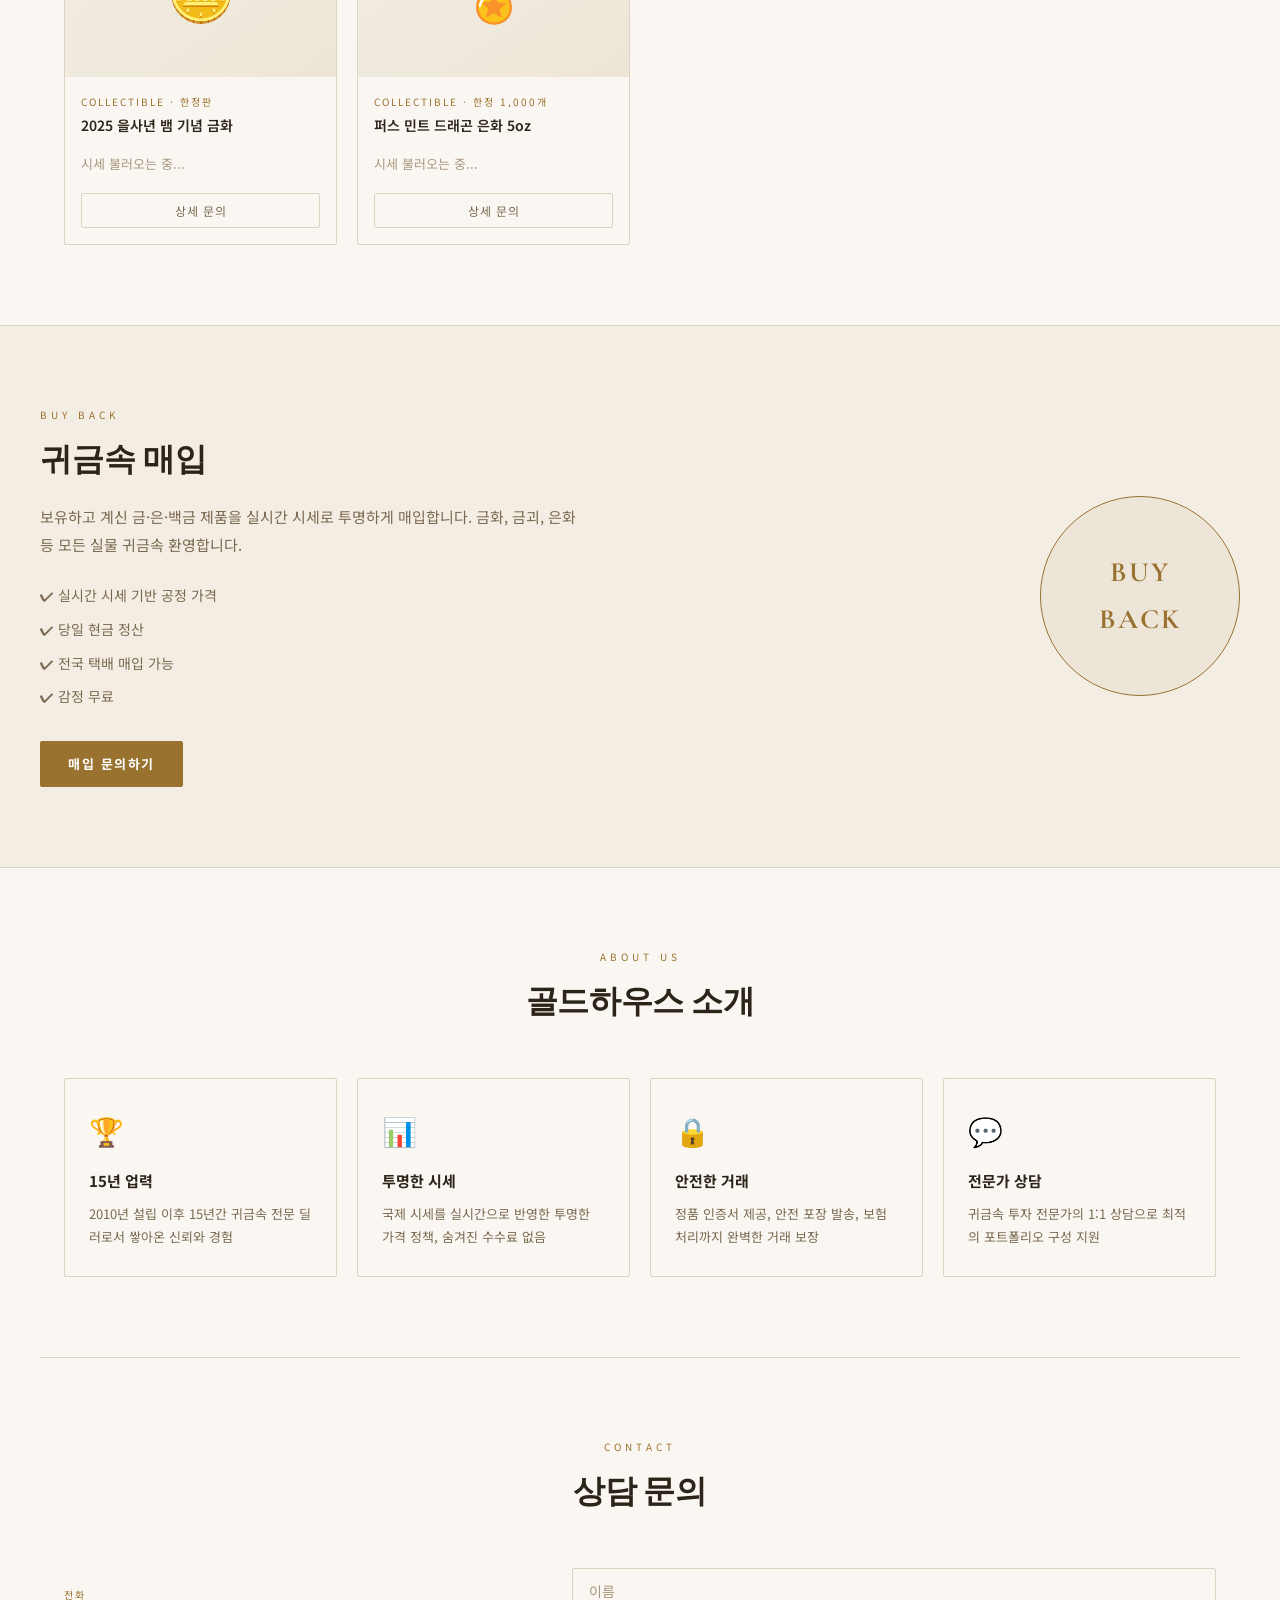
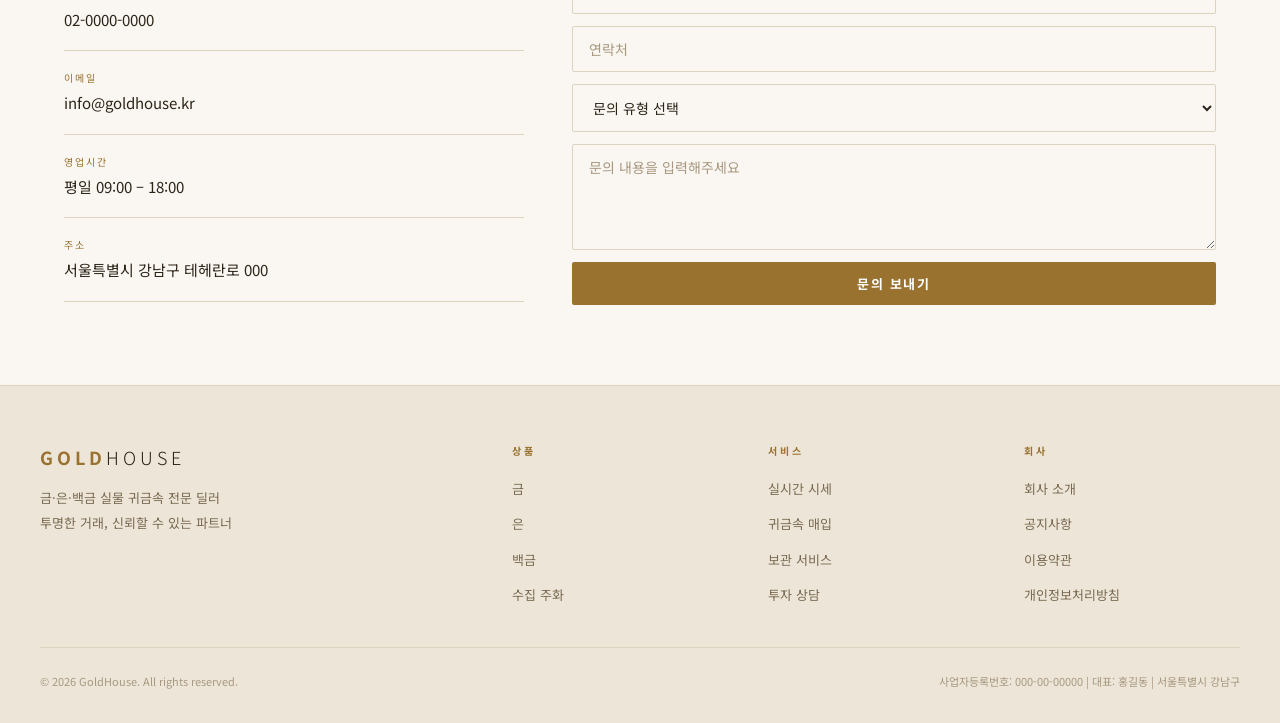
==== commit 5d91ff4d: "Update index.html" ====
--- a/index.html
+++ b/index.html
@@ -36,10 +36,26 @@
   <!-- MOBILE NAV OVERLAY -->
   <div class="nav-overlay" id="navOverlay"></div>
 
-  <!-- TICKER -->
+  <!-- TICKER (TradingView) -->
   <div class="ticker-wrap">
-    <div class="ticker-track" id="tickerTrack">
-      <span class="tick-loading">시세 불러오는 중...</span>
+    <div class="tradingview-widget-container">
+      <div class="tradingview-widget-container__widget"></div>
+      <script type="text/javascript" src="https://s3.tradingview.com/external-embedding/embed-widget-ticker-tape.js" async>
+      {
+        "symbols": [
+          { "proName": "OANDA:XAUUSD", "title": "금 Gold" },
+          { "proName": "OANDA:XAGUSD", "title": "은 Silver" },
+          { "proName": "OANDA:XPTUSD", "title": "백금 Platinum" },
+          { "proName": "OANDA:XPDUSD", "title": "팔라듐 Palladium" },
+          { "proName": "FX_IDC:USDKRW", "title": "달러/원" }
+        ],
+        "showSymbolLogo": false,
+        "isTransparent": false,
+        "displayMode": "adaptive",
+        "colorTheme": "light",
+        "locale": "kr"
+      }
+      </script>
     </div>
   </div>
 
--- a/style.css
+++ b/style.css
@@ -2,18 +2,18 @@
 *, *::before, *::after { margin: 0; padding: 0; box-sizing: border-box; }
 
 :root {
-  --gold: #c9a84c;
-  --gold-light: #e0c06a;
-  --gold-dark: #a07830;
-  --bg: #0d0d0b;
-  --bg2: #111108;
-  --bg3: #161410;
-  --border: #2a2518;
-  --text: #e8e0cc;
-  --text-muted: #8a8270;
-  --text-dim: #5a5040;
-  --up: #6abf69;
-  --dn: #e05454;
+  --gold: #9a7230;
+  --gold-light: #b8924a;
+  --gold-dark: #7a5820;
+  --bg: #faf7f2;
+  --bg2: #f3ede3;
+  --bg3: #ede6d8;
+  --border: #ddd4c0;
+  --text: #2c2418;
+  --text-muted: #7a6a52;
+  --text-dim: #a89880;
+  --up: #3a8c3a;
+  --dn: #c03030;
   --font-display: 'Cormorant Garamond', Georgia, serif;
   --font-body: 'Noto Sans KR', sans-serif;
   --radius: 2px;
@@ -44,7 +44,7 @@
 .btn-gold {
   display: inline-block;
   background: var(--gold);
-  color: #0d0d0b;
+  color: #ffffff;
   padding: 12px 28px;
   font-size: 13px;
   font-weight: 700;
@@ -69,14 +69,14 @@
   transition: background var(--transition), color var(--transition);
   text-transform: uppercase;
 }
-.btn-outline:hover { background: var(--gold); color: #0d0d0b; }
+.btn-outline:hover { background: var(--gold); color: #ffffff; }
 
 /* ===== HEADER ===== */
 .header {
   position: sticky;
   top: 0;
   z-index: 200;
-  background: rgba(13,13,11,0.96);
+  background: rgba(250,247,242,0.96);
   backdrop-filter: blur(8px);
   border-bottom: 1px solid var(--border);
 }
@@ -112,7 +112,7 @@
 .nav ul a:hover { color: var(--gold); }
 .btn-nav {
   background: var(--gold);
-  color: #0d0d0b;
+  color: #ffffff;
   padding: 8px 18px;
   font-size: 12px;
   font-weight: 700;
@@ -150,7 +150,7 @@
   display: none;
   position: fixed;
   inset: 0;
-  background: rgba(0,0,0,0.6);
+  background: rgba(0,0,0,0.3);
   z-index: 150;
 }
 .nav-overlay.show { display: block; }
@@ -218,7 +218,7 @@
   font-size: clamp(36px, 5vw, 56px);
   font-weight: 700;
   line-height: 1.15;
-  color: #f0e6c8;
+  color: var(--text);
   margin-bottom: 20px;
   letter-spacing: -0.5px;
 }
@@ -241,10 +241,9 @@
 .deco-circle {
   position: absolute;
   border-radius: 50%;
-  border: 1px solid var(--border);
-}
-.deco-circle.c1 { width: 280px; height: 280px; top: 20px; left: 20px; border-color: rgba(201,168,76,0.15); }
-.deco-circle.c2 { width: 200px; height: 200px; top: 60px; left: 60px; border-color: rgba(201,168,76,0.25); animation: rotateSlow 20s linear infinite; }
+}
+.deco-circle.c1 { width: 280px; height: 280px; top: 20px; left: 20px; border: 1px solid rgba(154,114,48,0.2); }
+.deco-circle.c2 { width: 200px; height: 200px; top: 60px; left: 60px; border: 1px solid rgba(154,114,48,0.4); animation: rotateSlow 20s linear infinite; }
 .deco-text {
   position: absolute;
   top: 50%;
@@ -270,7 +269,6 @@
   display: flex;
   align-items: center;
   justify-content: center;
-  gap: 0;
   flex-wrap: wrap;
 }
 .stat {
@@ -308,7 +306,7 @@
   font-family: var(--font-display);
   font-size: clamp(24px, 3vw, 32px);
   font-weight: 700;
-  color: #f0e6c8;
+  color: var(--text);
   letter-spacing: -0.3px;
 }
 
@@ -329,7 +327,7 @@
   transition: all var(--transition);
 }
 .chart-tab:hover { border-color: var(--gold); color: var(--gold); }
-.chart-tab.active { background: var(--gold); color: #0d0d0b; border-color: var(--gold); font-weight: 700; }
+.chart-tab.active { background: var(--gold); color: #ffffff; border-color: var(--gold); font-weight: 700; }
 .chart-wrap { border: 1px solid var(--border); border-radius: var(--radius); overflow: hidden; }
 #tradingview_chart { height: 400px; }
 
@@ -343,7 +341,7 @@
   border: 1px solid var(--border);
   padding: 32px 20px;
   text-align: center;
-  background: var(--bg3);
+  background: var(--bg);
   display: flex;
   flex-direction: column;
   align-items: center;
@@ -351,7 +349,7 @@
   border-radius: var(--radius);
   transition: border-color var(--transition), background var(--transition);
 }
-.cat-card:hover { border-color: var(--gold); background: #1a1810; }
+.cat-card:hover { border-color: var(--gold); background: var(--bg2); }
 .cat-icon { font-size: 36px; }
 .cat-name { font-size: 16px; font-weight: 700; color: var(--text); letter-spacing: 1px; }
 .cat-sub { font-size: 12px; color: var(--text-dim); }
@@ -361,7 +359,7 @@
   display: flex;
   align-items: flex-start;
   gap: 12px;
-  background: var(--bg3);
+  background: var(--bg2);
   border: 1px solid var(--border);
   border-left: 3px solid var(--gold);
   padding: 14px 18px;
@@ -390,7 +388,7 @@
   transition: all var(--transition);
 }
 .filter-btn:hover { border-color: var(--gold); color: var(--gold); }
-.filter-btn.active { background: var(--gold); color: #0d0d0b; border-color: var(--gold); font-weight: 700; }
+.filter-btn.active { background: var(--gold); color: #ffffff; border-color: var(--gold); font-weight: 700; }
 
 /* ===== PRODUCTS ===== */
 .product-grid {
@@ -399,20 +397,20 @@
   gap: 20px;
 }
 .product-card {
-  background: var(--bg3);
+  background: var(--bg);
   border: 1px solid var(--border);
   border-radius: var(--radius);
   overflow: hidden;
-  transition: border-color var(--transition), transform var(--transition);
+  transition: border-color var(--transition), transform var(--transition), box-shadow var(--transition);
   display: flex;
   flex-direction: column;
 }
-.product-card:hover { border-color: var(--gold); transform: translateY(-3px); }
+.product-card:hover { border-color: var(--gold); transform: translateY(-3px); box-shadow: 0 8px 24px rgba(154,114,48,0.12); }
 .product-card.hidden { display: none; }
 .product-img {
   width: 100%;
   height: 180px;
-  background: linear-gradient(145deg, #1a1608, #221c0e);
+  background: linear-gradient(145deg, var(--bg2), var(--bg3));
   display: flex;
   align-items: center;
   justify-content: center;
@@ -436,7 +434,7 @@
   transition: all var(--transition);
   text-transform: uppercase;
 }
-.product-btn:hover { border-color: var(--gold); color: var(--gold); }
+.product-btn:hover { border-color: var(--gold); color: var(--gold); background: rgba(154,114,48,0.05); }
 
 /* ===== BUYBACK ===== */
 .buyback-section {
@@ -460,19 +458,19 @@
   font-family: var(--font-display);
   font-size: clamp(24px, 3vw, 32px);
   font-weight: 700;
-  color: #f0e6c8;
+  color: var(--text);
   margin-bottom: 16px;
 }
 .buyback-text p { color: var(--text-muted); line-height: 1.9; margin-bottom: 24px; }
 .buyback-list { list-style: none; margin-bottom: 32px; display: flex; flex-direction: column; gap: 10px; }
 .buyback-list li { font-size: 14px; color: var(--text-muted); }
-.buyback-list li::before { color: var(--gold); margin-right: 4px; }
 .buyback-deco { flex-shrink: 0; }
 .buyback-circle {
   width: 200px;
   height: 200px;
   border-radius: 50%;
   border: 1px solid var(--gold);
+  background: var(--bg3);
   display: flex;
   align-items: center;
   justify-content: center;
@@ -492,13 +490,13 @@
   gap: 20px;
 }
 .about-card {
-  background: var(--bg3);
+  background: var(--bg);
   border: 1px solid var(--border);
   border-radius: var(--radius);
   padding: 28px 24px;
-  transition: border-color var(--transition);
-}
-.about-card:hover { border-color: var(--gold); }
+  transition: border-color var(--transition), box-shadow var(--transition);
+}
+.about-card:hover { border-color: var(--gold); box-shadow: 0 4px 16px rgba(154,114,48,0.08); }
 .about-icon { font-size: 28px; display: block; margin-bottom: 14px; }
 .about-card h3 { font-size: 15px; font-weight: 700; color: var(--text); margin-bottom: 8px; }
 .about-card p { font-size: 13px; color: var(--text-muted); line-height: 1.8; }
@@ -524,7 +522,7 @@
 .contact-form input,
 .contact-form select,
 .contact-form textarea {
-  background: var(--bg3);
+  background: var(--bg);
   border: 1px solid var(--border);
   border-radius: var(--radius);
   color: var(--text);
@@ -540,12 +538,12 @@
 .contact-form input:focus,
 .contact-form select:focus,
 .contact-form textarea:focus { border-color: var(--gold); }
-.contact-form select option { background: var(--bg3); }
+.contact-form select option { background: var(--bg); color: var(--text); }
 .contact-form textarea { resize: vertical; }
 
 /* ===== FOOTER ===== */
 .footer {
-  background: #080806;
+  background: var(--bg3);
   border-top: 1px solid var(--border);
   padding: 56px 24px 32px;
 }
@@ -557,13 +555,13 @@
   margin-bottom: 40px;
 }
 .footer-brand .logo { font-size: 18px; margin-bottom: 14px; display: block; }
-.footer-brand p { font-size: 13px; color: var(--text-dim); line-height: 1.9; }
+.footer-brand p { font-size: 13px; color: var(--text-muted); line-height: 1.9; }
 .footer-col h4 { font-size: 10px; letter-spacing: 3px; color: var(--gold); margin-bottom: 16px; text-transform: uppercase; }
 .footer-col ul { list-style: none; display: flex; flex-direction: column; gap: 10px; }
-.footer-col ul a { font-size: 13px; color: var(--text-dim); transition: color var(--transition); }
+.footer-col ul a { font-size: 13px; color: var(--text-muted); transition: color var(--transition); }
 .footer-col ul a:hover { color: var(--gold); }
 .footer-bottom {
-  border-top: 1px solid #1a1812;
+  border-top: 1px solid var(--border);
   padding-top: 24px;
   display: flex;
   justify-content: space-between;
@@ -571,18 +569,17 @@
   flex-wrap: wrap;
   gap: 8px;
 }
-.footer-bottom p { font-size: 11px; color: #3a3020; }
+.footer-bottom p { font-size: 11px; color: var(--text-dim); }
 
 /* ===== RESPONSIVE ===== */
 @media (max-width: 900px) {
-  /* NAV */
   .hamburger { display: flex; }
   .nav {
     position: fixed;
     top: 0; right: -280px;
     width: 280px;
     height: 100vh;
-    background: #0f0e0a;
+    background: var(--bg2);
     border-left: 1px solid var(--border);
     flex-direction: column;
     align-items: flex-start;
@@ -598,24 +595,17 @@
   .nav ul a { display: block; padding: 16px 0; font-size: 15px; }
   .btn-nav { margin-top: 28px; width: 100%; text-align: center; padding: 13px; }
 
-  /* HERO */
   .hero { flex-direction: column; padding: 60px 24px; text-align: center; min-height: auto; }
   .hero-deco { display: none; }
   .hero-desc { margin: 0 auto 36px; }
   .hero-btns { justify-content: center; }
 
-  /* STATS */
   .stat { padding: 16px 20px; }
   .stat-divider { display: none; }
   .stats-inner { gap: 0; display: grid; grid-template-columns: 1fr 1fr; }
 
-  /* FOOTER */
   .footer-grid { grid-template-columns: 1fr 1fr; }
-
-  /* CONTACT */
   .contact-grid { grid-template-columns: 1fr; }
-
-  /* BUYBACK */
   .buyback-inner { flex-direction: column; text-align: center; }
   .buyback-text .eyebrow { text-align: center; }
   .buyback-list { align-items: center; }
@@ -628,16 +618,11 @@
   .stats-inner { grid-template-columns: 1fr 1fr; gap: 12px; }
   .stat { padding: 12px; border: 1px solid var(--border); border-radius: var(--radius); }
   .stat-num { font-size: 28px; }
-
   .product-grid { grid-template-columns: repeat(auto-fill, minmax(160px, 1fr)); gap: 12px; }
   .product-img { height: 140px; font-size: 40px; }
-
   .cat-grid { grid-template-columns: 1fr 1fr; }
-
   .footer-grid { grid-template-columns: 1fr; gap: 28px; }
   .footer-bottom { flex-direction: column; align-items: flex-start; }
-
   .buyback-circle { width: 140px; height: 140px; font-size: 20px; }
-
   #tradingview_chart { height: 300px; }
 }
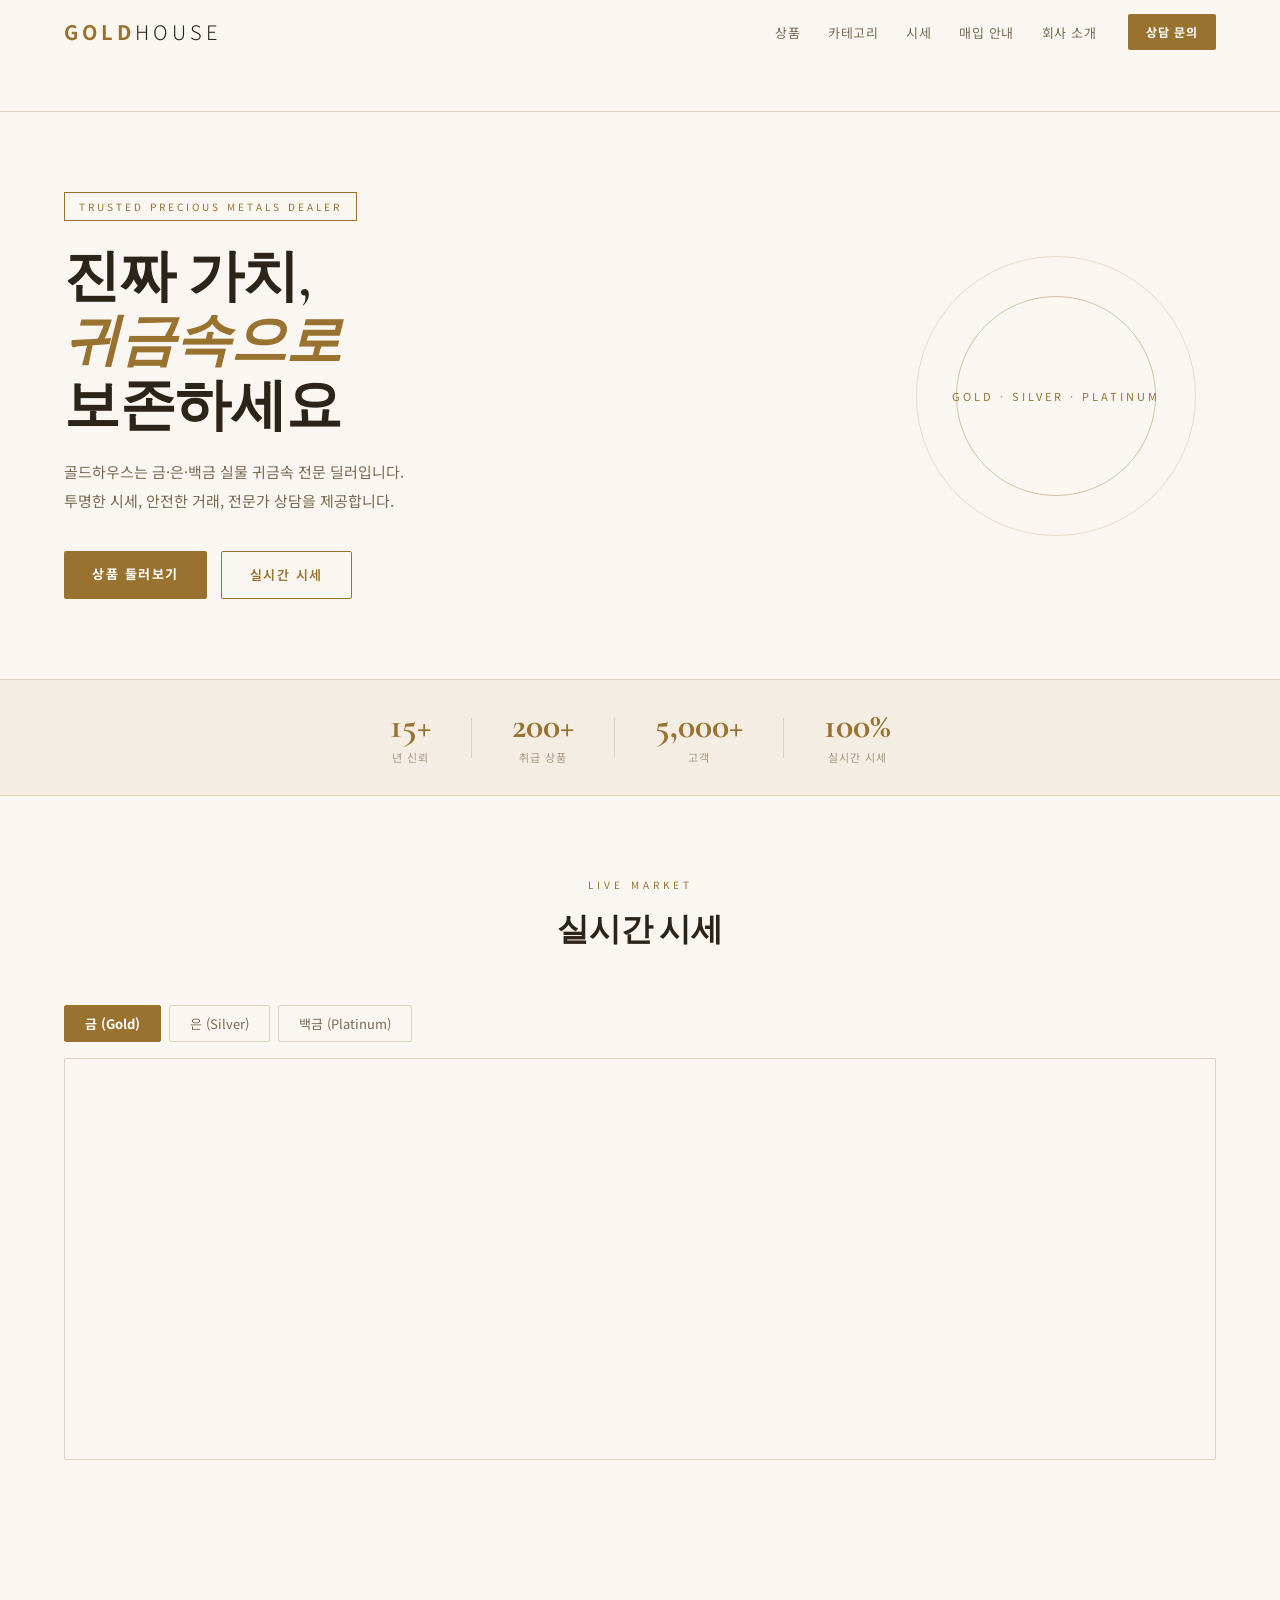
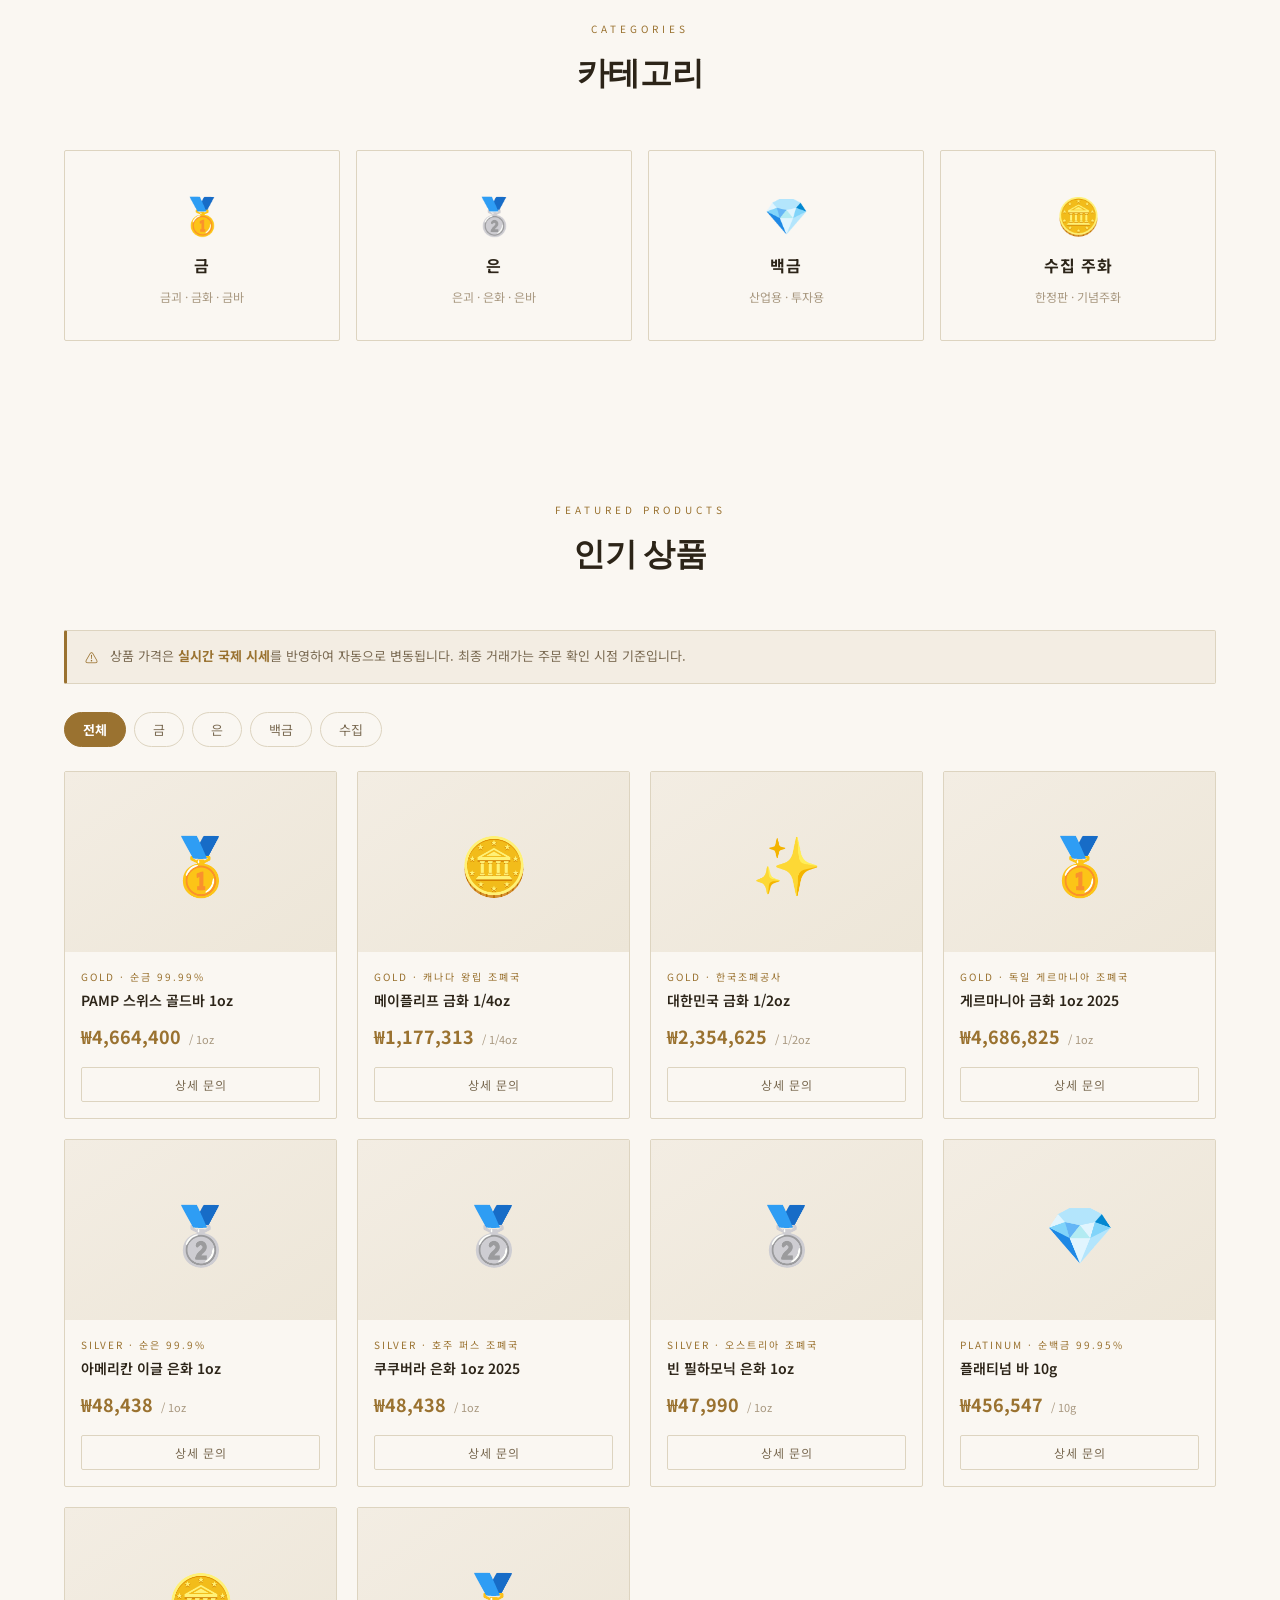
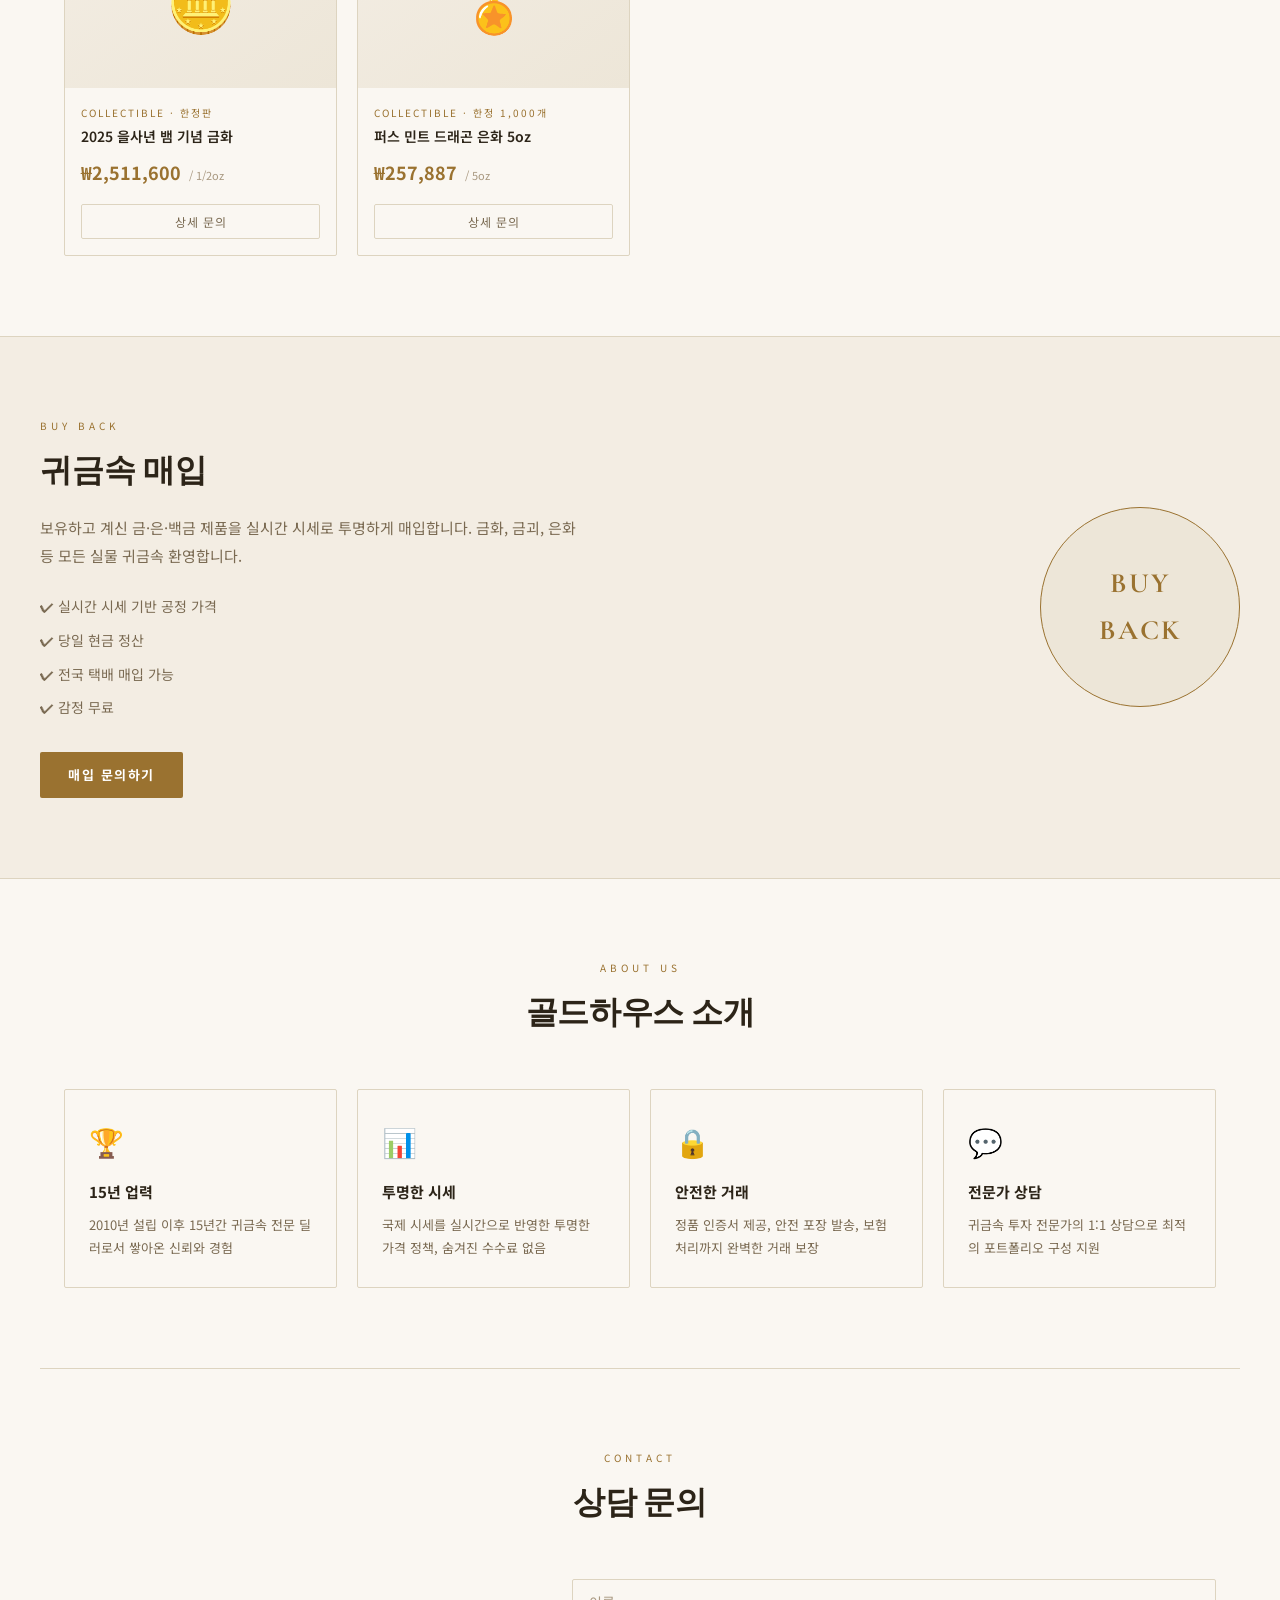
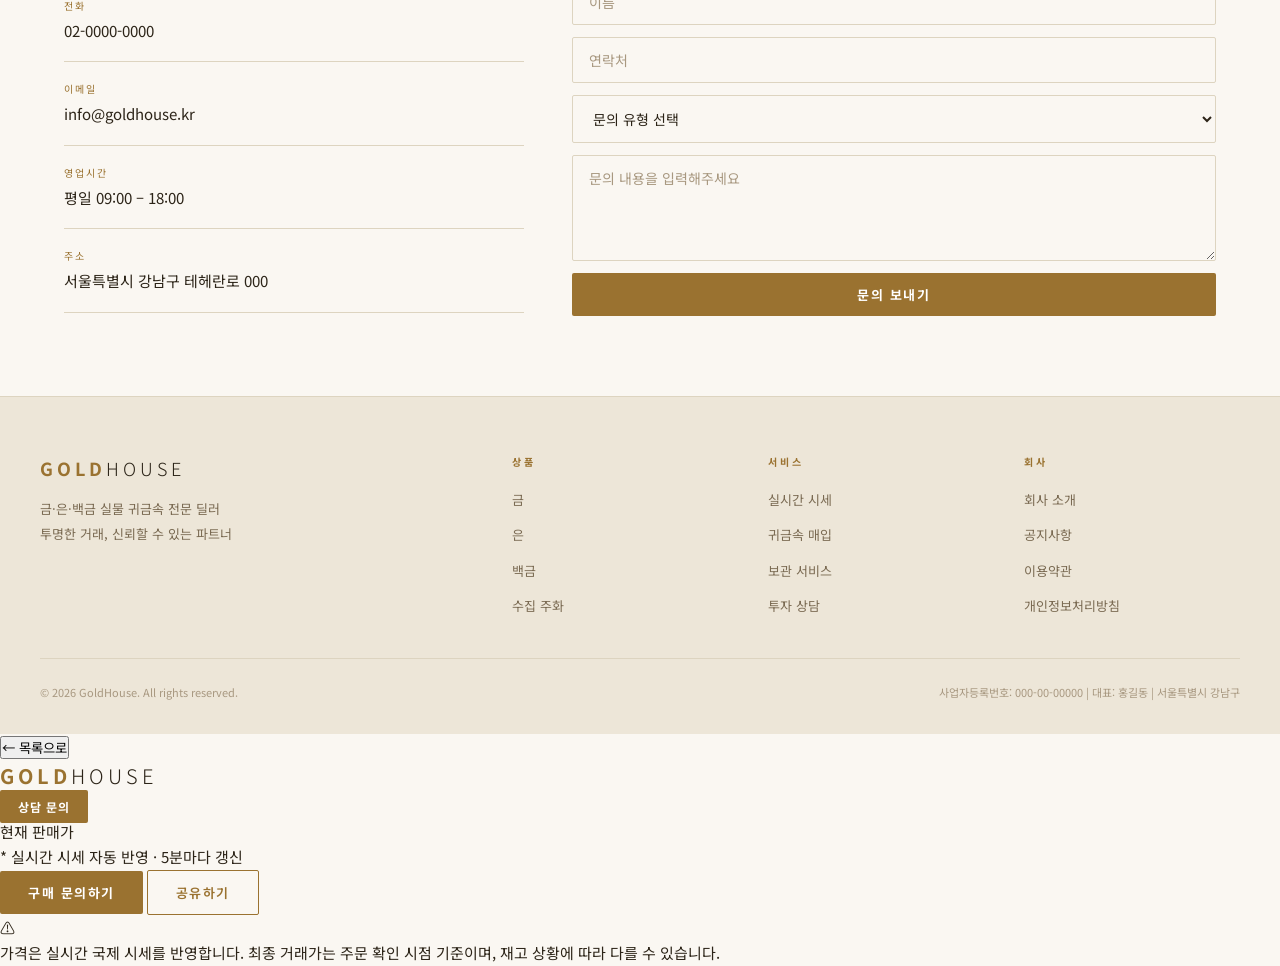
==== commit 638bca0d: "Update index.html" ====
--- a/index.html
+++ b/index.html
@@ -332,6 +332,50 @@
     </div>
   </footer>
 
+  <!-- 상품 상세 페이지 오버레이 -->
+  <div class="detail-overlay" id="detailOverlay">
+    <div class="detail-page" id="detailPage">
+
+      <div class="detail-header">
+        <button class="detail-back" id="detailBack">← 목록으로</button>
+        <div class="logo">GOLD<span>HOUSE</span></div>
+        <a href="#" class="btn-nav" id="detailContact">상담 문의</a>
+      </div>
+
+      <div class="detail-inner">
+        <div class="detail-img-wrap">
+          <div class="detail-img" id="detailImg"></div>
+          <div class="detail-badges" id="detailBadges"></div>
+        </div>
+
+        <div class="detail-info">
+          <span class="detail-tag" id="detailTag"></span>
+          <h1 class="detail-name" id="detailName"></h1>
+
+          <div class="detail-price-box">
+            <div class="detail-price-label">현재 판매가</div>
+            <div class="detail-price" id="detailPrice"></div>
+            <div class="detail-price-note">* 실시간 시세 자동 반영 · 5분마다 갱신</div>
+          </div>
+
+          <div class="detail-specs" id="detailSpecs"></div>
+          <div class="detail-desc" id="detailDesc"></div>
+
+          <div class="detail-actions">
+            <button class="btn-gold" id="detailInquiry">구매 문의하기</button>
+            <button class="btn-outline" id="detailShare">공유하기</button>
+          </div>
+
+          <div class="detail-notice">
+            <span>⚠</span>
+            <p>가격은 실시간 국제 시세를 반영합니다. 최종 거래가는 주문 확인 시점 기준이며, 재고 상황에 따라 다를 수 있습니다.</p>
+          </div>
+        </div>
+      </div>
+
+    </div>
+  </div>
+
   <script src="script.js"></script>
 </body>
 </html>
--- a/style.css
+++ b/style.css
@@ -157,39 +157,15 @@
 
 /* ===== TICKER ===== */
 .ticker-wrap {
-  background: var(--bg2);
   border-bottom: 1px solid var(--border);
   overflow: hidden;
-  height: 36px;
-  display: flex;
-  align-items: center;
-}
-.ticker-track {
-  display: flex;
-  gap: 48px;
-  white-space: nowrap;
-  animation: tickerScroll 30s linear infinite;
-  padding-left: 100%;
-}
-@keyframes tickerScroll {
-  0% { transform: translateX(0); }
-  100% { transform: translateX(-100%); }
-}
-.ticker-track:hover { animation-play-state: paused; }
-.tick-loading { font-size: 12px; color: var(--text-muted); padding-left: 24px; }
-
-.tick-item {
-  display: inline-flex;
-  align-items: center;
-  gap: 8px;
-  font-size: 12px;
-  color: var(--text-muted);
-}
-.tick-item .name { color: var(--gold); font-weight: 600; letter-spacing: 1px; }
-.tick-item .price { color: var(--text); }
-.tick-item .up { color: var(--up); }
-.tick-item .dn { color: var(--dn); }
-.tick-sep { color: var(--border); }
+}
+.ticker-wrap .tradingview-widget-container {
+  width: 100%;
+}
+.ticker-wrap .tradingview-widget-container__widget {
+  height: 46px;
+}
 
 /* ===== HERO ===== */
 .hero {
